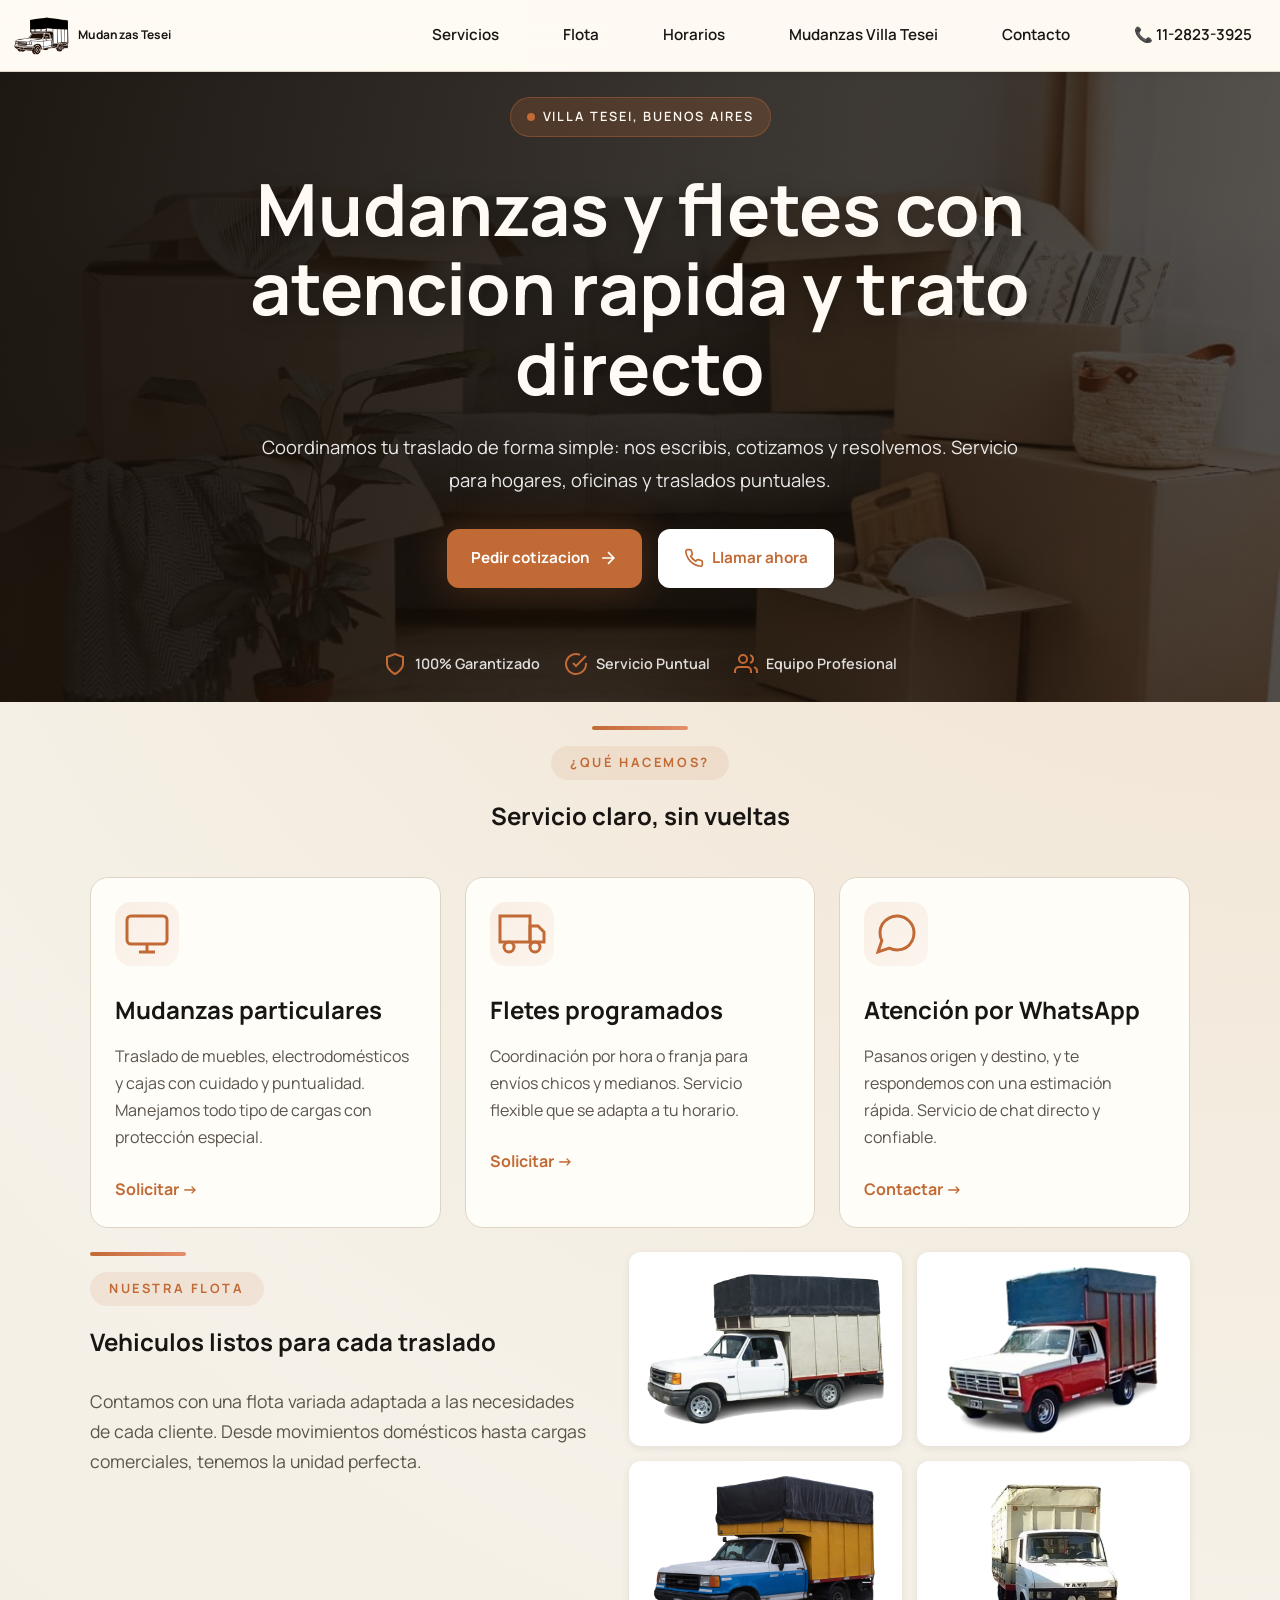
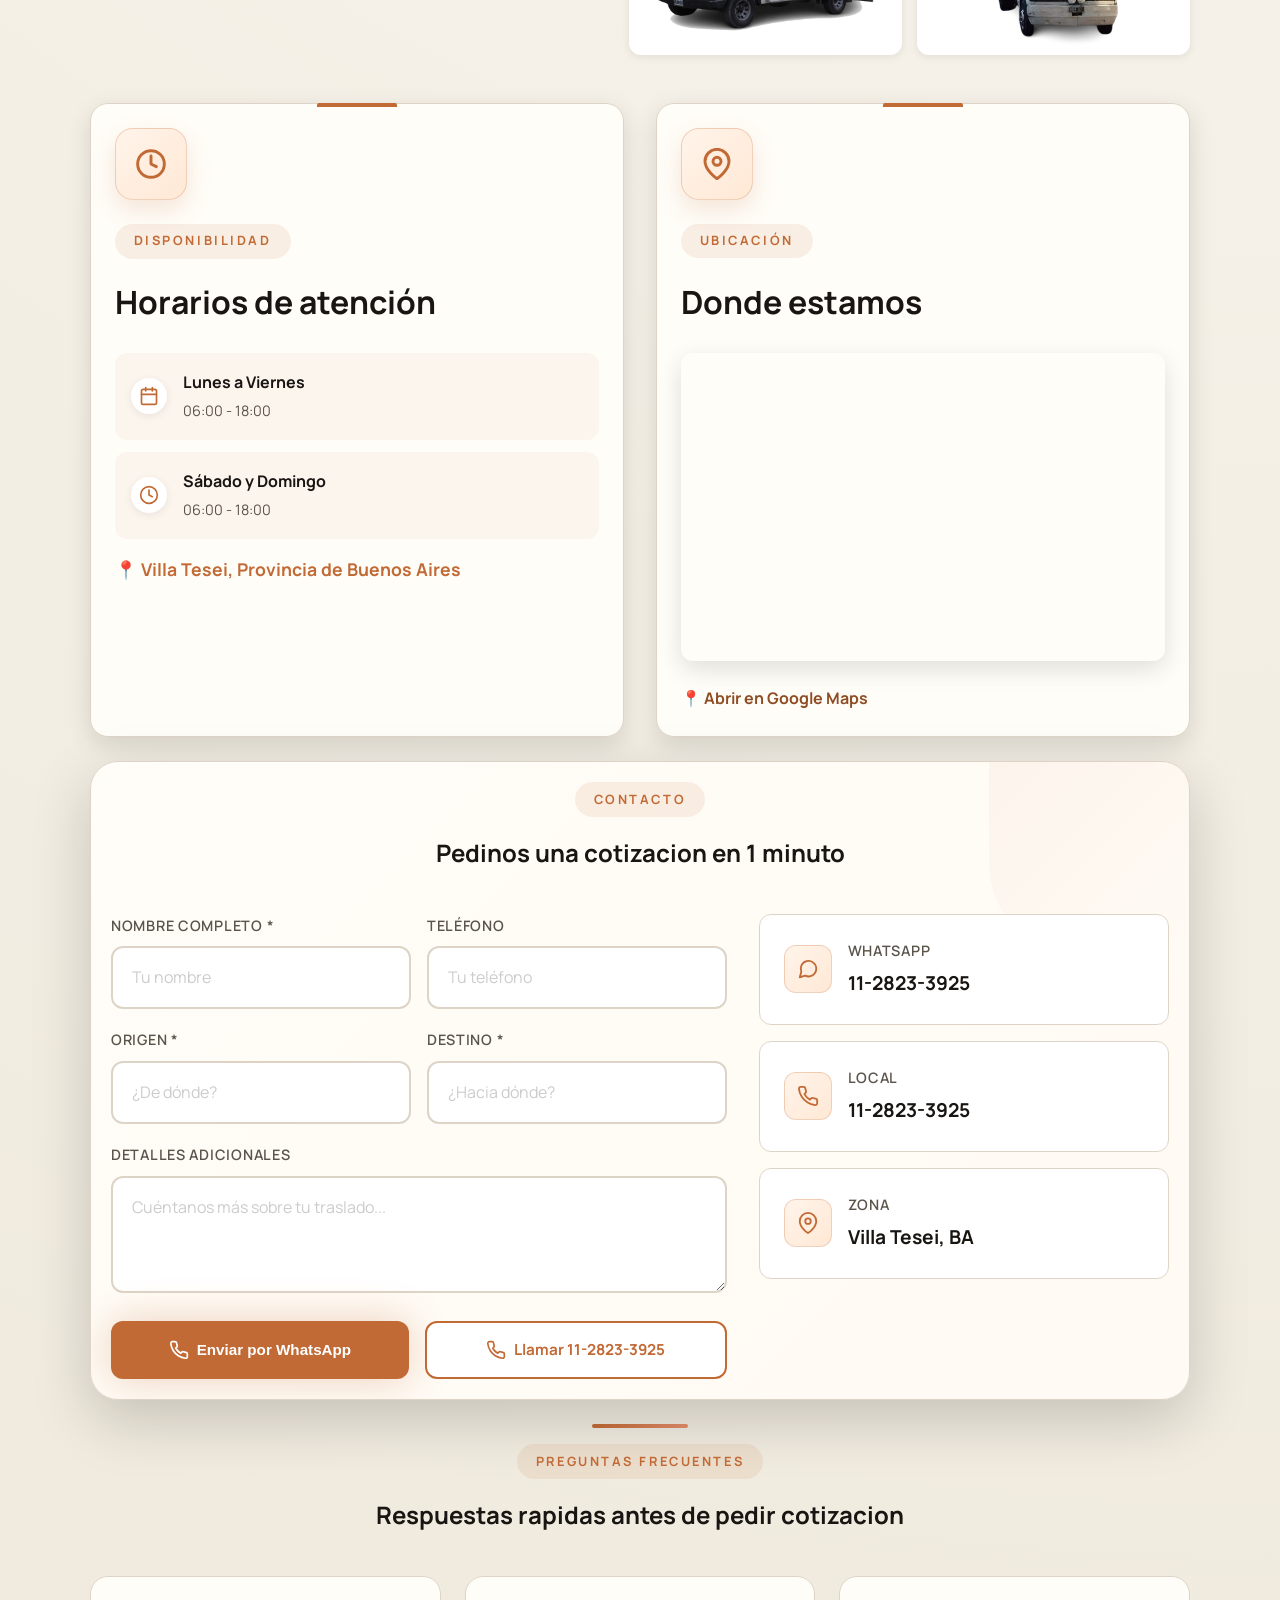
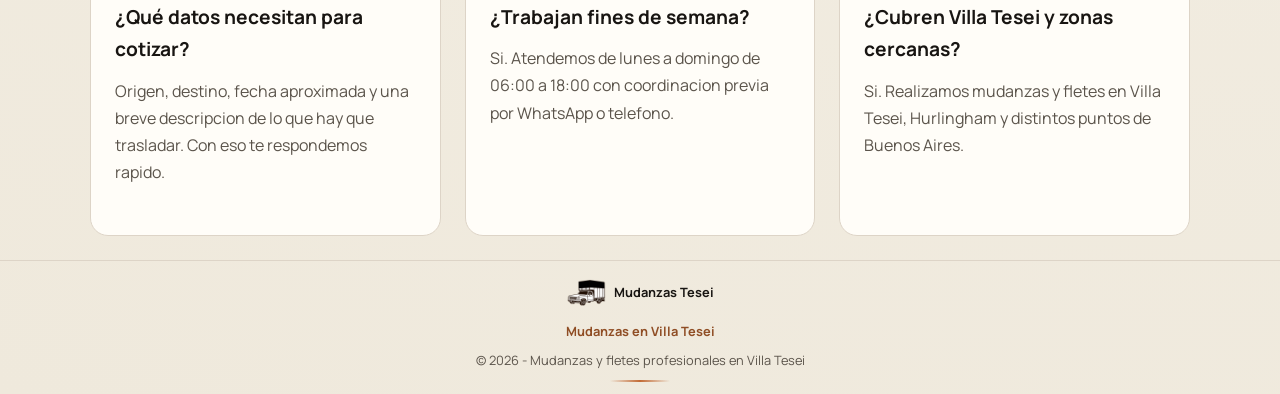
==== index.html @ bd91137f "A" ====
<!doctype html>
<html lang="es">
  <head>
    <meta charset="UTF-8" />
    <meta name="viewport" content="width=device-width, initial-scale=1.0" />
    <meta
      name="description"
      content="Mudanzas Tesei - Mudanzas y fletes en Villa Tesei. Atencion rapida por WhatsApp, flota propia y cobertura en Buenos Aires. Servicio profesional y seguro."
    />
    <link rel="canonical" href="https://www.mudanzastesei.com/" />
    <meta name="robots" content="index,follow,max-image-preview:large" />
    <meta property="og:type" content="website" />
    <meta property="og:locale" content="es_AR" />
    <meta property="og:site_name" content="Mudanzas Tesei" />
    <meta property="og:title" content="Mudanzas Tesei | Mudanzas y Fletes | Villa Tesei" />
    <meta property="og:description" content="Mudanzas y fletes en Villa Tesei con atencion rapida por WhatsApp. Flota propia y cobertura en Buenos Aires." />
    <meta property="og:url" content="https://www.mudanzastesei.com/" />
    <meta property="og:image" content="https://www.mudanzastesei.com/assets/logo.png" />
    <meta name="twitter:card" content="summary_large_image" />
    <meta name="twitter:title" content="Mudanzas Tesei | Mudanzas y Fletes | Villa Tesei" />
    <meta name="twitter:description" content="Mudanzas y fletes en Villa Tesei con atencion rapida por WhatsApp." />
    <meta name="twitter:image" content="https://www.mudanzastesei.com/assets/logo.png" />
    <link rel="icon" type="image/png" href="./assets/logo_.png" />
    <link rel="shortcut icon" type="image/png" href="./assets/logo_.png" />
    <link rel="apple-touch-icon" href="./assets/logo_.png" />
    <title>Mudanzas Tesei | Mudanzas y Fletes | Villa Tesei</title>
    <link rel="preconnect" href="https://fonts.googleapis.com" />
    <link rel="preconnect" href="https://fonts.gstatic.com" crossorigin />
    <link rel="preload" as="image" href="./assets/bg.jpg" />
    <link
      href="https://fonts.googleapis.com/css2?family=Cormorant+Garamond:wght@500;600;700&family=Manrope:wght@400;500;600;700&display=swap"
      rel="stylesheet"
    />
    <script type="application/ld+json">
      {
        "@context": "https://schema.org",
        "@graph": [
          {
            "@type": "LocalBusiness",
            "@id": "https://www.mudanzastesei.com/#localbusiness",
            "name": "Mudanzas Tesei",
            "url": "https://www.mudanzastesei.com/",
            "image": "https://www.mudanzastesei.com/assets/logo.png",
            "telephone": "+54 9 11 2823-3925",
            "address": {
              "@type": "PostalAddress",
              "addressLocality": "Villa Tesei",
              "addressRegion": "Buenos Aires",
              "addressCountry": "AR"
            },
            "areaServed": [
              "Villa Tesei",
              "Hurlingham",
              "Buenos Aires"
            ],
            "openingHoursSpecification": [
              {
                "@type": "OpeningHoursSpecification",
                "dayOfWeek": [
                  "Monday",
                  "Tuesday",
                  "Wednesday",
                  "Thursday",
                  "Friday",
                  "Saturday",
                  "Sunday"
                ],
                "opens": "06:00",
                "closes": "18:00"
              }
            ]
          },
          {
            "@type": "Service",
            "@id": "https://www.mudanzastesei.com/#service",
            "name": "Mudanzas y fletes en Villa Tesei",
            "serviceType": "Mudanzas particulares, fletes programados y traslados",
            "provider": {
              "@id": "https://www.mudanzastesei.com/#localbusiness"
            },
            "areaServed": {
              "@type": "City",
              "name": "Villa Tesei"
            }
          },
          {
            "@type": "FAQPage",
            "@id": "https://www.mudanzastesei.com/#faq",
            "mainEntity": [
              {
                "@type": "Question",
                "name": "¿Qué datos necesitan para cotizar una mudanza?",
                "acceptedAnswer": {
                  "@type": "Answer",
                  "text": "Necesitamos origen, destino, fecha aproximada y una breve descripcion de la carga para darte una cotizacion rapida por WhatsApp."
                }
              },
              {
                "@type": "Question",
                "name": "¿Trabajan fines de semana?",
                "acceptedAnswer": {
                  "@type": "Answer",
                  "text": "Si. Atendemos de lunes a domingo de 06:00 a 18:00 con coordinacion previa."
                }
              },
              {
                "@type": "Question",
                "name": "¿Hacen mudanzas y fletes en Villa Tesei y alrededores?",
                "acceptedAnswer": {
                  "@type": "Answer",
                  "text": "Si. Trabajamos en Villa Tesei, Hurlingham y zonas cercanas de Buenos Aires."
                }
              }
            ]
          }
        ]
      }
    </script>
    <link rel="stylesheet" href="./styles.css" />
  </head>
  <body>
    <header class="topbar glass-effect" id="inicio">
      <a class="brand" href="#inicio" aria-label="Ir al inicio">
        <img src="./assets/logo.png" alt="Logo Mudanzas Tesei" width="58" height="58" fetchpriority="low" decoding="async" />
        <span class="logo-text">Mudanzas Tesei</span>
      </a>

      <button class="menu-toggle" id="menuToggle" aria-expanded="false" aria-controls="mainMenu" aria-label="Abrir menu">
        <span class="hamburger"></span>
      </button>

      <nav class="menu" id="mainMenu">
        <a href="#servicios" class="nav-link">Servicios</a>
        <a href="#flota" class="nav-link">Flota</a>
        <a href="#horarios" class="nav-link">Horarios</a>
        <a href="./mudanzas-villa-tesei.html" class="nav-link">Mudanzas Villa Tesei</a>
        <a href="#contacto" class="nav-link">Contacto</a>
        <a href="tel:+5491128233925" class="nav-link phone-link">📞 11-2823-3925</a>
      </nav>
    </header>

    <main>
      <section class="hero">
        <img
          class="hero-media"
          src="./assets/bg.jpg"
          alt="Camion de mudanzas en servicio"
          width="1920"
          height="1080"
          fetchpriority="high"
          decoding="async"
        />
        <div class="hero-overlay"></div>
        <div class="hero-content">
          <div class="hero-badge fade-in">
            <span class="badge-dot"></span>
            <span>Villa Tesei, Buenos Aires</span>
          </div>
          <h1 class="slide-up">
            Mudanzas y fletes con atencion rapida y trato directo
          </h1>
          <p class="hero-copy slide-up delay-1">
            Coordinamos tu traslado de forma simple: nos escribis, cotizamos y resolvemos.
            Servicio para hogares, oficinas y traslados puntuales.
          </p>
          <div class="hero-actions slide-up delay-2">
            <a class="btn btn-primary btn-glow" href="#contacto">
              <span>Pedir cotizacion</span>
              <svg class="arrow-icon" width="20" height="20" viewBox="0 0 24 24" fill="none" stroke="currentColor" stroke-width="2">
                <path d="M5 12h14M12 5l7 7-7 7"/>
              </svg>
            </a>
            <a class="btn btn-secondary" href="tel:+5491128233925">
              <svg width="20" height="20" viewBox="0 0 24 24" fill="none" stroke="currentColor" stroke-width="2">
                <path d="M22 16.92v3a2 2 0 0 1-2.18 2 19.79 19.79 0 0 1-8.63-3.07 19.5 19.5 0 0 1-6-6 19.79 19.79 0 0 1-3.07-8.67A2 2 0 0 1 4.11 2h3a2 2 0 0 1 2 1.72 12.84 12.84 0 0 0 .7 2.81 2 2 0 0 1-.45 2.11L8.09 9.91a16 16 0 0 0 6 6l1.27-1.27a2 2 0 0 1 2.11-.45 12.84 12.84 0 0 0 2.81.7A2 2 0 0 1 22 16.92z"/>
              </svg>
              Llamar ahora
            </a>
          </div>
          <div class="trust-badges slide-up delay-3">
            <div class="trust-item">
              <svg width="24" height="24" viewBox="0 0 24 24" fill="none" stroke="#c26a35" stroke-width="2">
                <path d="M12 22s8-4 8-10V5l-8-3-8 3v7c0 6 8 10 8 10z"/>
              </svg>
              <span>100% Garantizado</span>
            </div>
            <div class="trust-item">
              <svg width="24" height="24" viewBox="0 0 24 24" fill="none" stroke="#c26a35" stroke-width="2">
                <path d="M22 11.08V12a10 10 0 1 1-5.93-9.14"/>
                <polyline points="22 4 12 14.01 9 11.01"/>
              </svg>
              <span>Servicio Puntual</span>
            </div>
            <div class="trust-item">
              <svg width="24" height="24" viewBox="0 0 24 24" fill="none" stroke="#c26a35" stroke-width="2">
                <path d="M17 21v-2a4 4 0 0 0-4-4H5a4 4 0 0 0-4 4v2"/>
                <circle cx="9" cy="7" r="4"/>
                <path d="M23 21v-2a4 4 0 0 0-3-3.87"/>
                <path d="M16 3.13a4 4 0 0 1 0 7.75"/>
              </svg>
              <span>Equipo Profesional</span>
            </div>
          </div>
        </div>
      </section>

      <section class="section" id="servicios">
        <div class="section-header">
          <div class="section-decoration"></div>
          <div class="section-content">
            <span class="kicker fade-in">¿Qué hacemos?</span>
            <h2 class="slide-up">Servicio claro, sin vueltas</h2>
          </div>
        </div>
        <div class="cards-container">
          <article class="card card-hover fade-in">
            <div class="card-icon">
              <svg width="48" height="48" viewBox="0 0 24 24" fill="none" stroke="#c26a35" stroke-width="1.5">
                <rect x="2" y="3" width="20" height="14" rx="2" ry="2"/>
                <line x1="8" y1="21" x2="16" y2="21"/>
                <line x1="12" y1="17" x2="12" y2="21"/>
              </svg>
            </div>
            <h3>Mudanzas particulares</h3>
            <p>Traslado de muebles, electrodomésticos y cajas con cuidado y puntualidad. Manejamos todo tipo de cargas con protección especial.</p>
            <a href="#contacto" class="card-link">Solicitar &rarr;</a>
          </article>
          <article class="card card-hover fade-in delay-1">
            <div class="card-icon">
              <svg width="48" height="48" viewBox="0 0 24 24" fill="none" stroke="#c26a35" stroke-width="1.5">
                <rect x="1" y="3" width="15" height="13"/>
                <polygon points="16 8 20 8 23 11 23 16 16 16 16 8"/>
                <circle cx="5.5" cy="18.5" r="2.5"/>
                <circle cx="18.5" cy="18.5" r="2.5"/>
              </svg>
            </div>
            <h3>Fletes programados</h3>
            <p>Coordinación por hora o franja para envíos chicos y medianos. Servicio flexible que se adapta a tu horario.</p>
            <a href="#contacto" class="card-link">Solicitar &rarr;</a>
          </article>
          <article class="card card-hover fade-in delay-2">
            <div class="card-icon">
              <svg width="48" height="48" viewBox="0 0 24 24" fill="none" stroke="#c26a35" stroke-width="1.5">
                <path d="M21 11.5a8.38 8.38 0 0 1-.9 3.8 8.5 8.5 0 0 1-7.6 4.7 8.38 8.38 0 0 1-3.8-.9L3 21l1.9-5.7a8.38 8.38 0 0 1-.9-3.8 8.5 8.5 0 0 1 4.7-7.6 8.38 8.38 0 0 1 3.8-.9h.5a8.48 8.48 0 0 1 8 8v.5z"/>
              </svg>
            </div>
            <h3>Atención por WhatsApp</h3>
            <p>Pasanos origen y destino, y te respondemos con una estimación rápida. Servicio de chat directo y confiable.</p>
            <a href="https://wa.me/5491128233925" class="card-link">Contactar &rarr;</a>
          </article>
        </div>
      </section>

      <section class="section section-soft" id="flota">
        <div class="section-split">
          <div class="section-left">
            <div class="section-decoration"></div>
            <div class="section-content">
              <span class="kicker fade-in">Nuestra flota</span>
              <h2 class="slide-up">Vehiculos listos para cada traslado</h2>
              <p class="section-text slide-up delay-1">
                Contamos con una flota variada adaptada a las necesidades de cada cliente. Desde movimientos domésticos hasta cargas comerciales, tenemos la unidad perfecta.
              </p>
            </div>
          </div>
          <div class="fleet-gallery">
            <div class="fleet-item">
              <img src="./assets/image1.png" alt="Unidad de flota 1" loading="lazy" width="600" height="400" decoding="async" />
              <div class="fleet-overlay">
                <span>Vehículo 1</span>
              </div>
            </div>
            <div class="fleet-item">
              <img src="./assets/image2.png" alt="Unidad de flota 2" loading="lazy" width="600" height="400" decoding="async" />
              <div class="fleet-overlay">
                <span>Vehículo 2</span>
              </div>
            </div>
            <div class="fleet-item">
              <img src="./assets/image3.png" alt="Unidad de flota 3" loading="lazy" width="600" height="400" decoding="async" />
              <div class="fleet-overlay">
                <span>Vehículo 3</span>
              </div>
            </div>
            <div class="fleet-item">
              <img src="./assets/image4.png" alt="Unidad de flota 4" loading="lazy" width="600" height="400" decoding="async" />
              <div class="fleet-overlay">
                <span>Vehículo 4</span>
              </div>
            </div>
          </div>
        </div>
      </section>

      <section class="section split" id="horarios">
        <div class="panel">
          <div class="panel-icon">
            <svg width="32" height="32" viewBox="0 0 24 24" fill="none" stroke="currentColor" stroke-width="2.2" stroke-linecap="round" stroke-linejoin="round">
              <circle cx="12" cy="12" r="10"/>
              <polyline points="12 6 12 12 16 14"/>
            </svg>
          </div>
          <div class="panel-content">
            <span class="kicker fade-in">Disponibilidad</span>
            <h2 class="slide-up">Horarios de atención</h2>
            <ul class="schedule">
              <li class="schedule-item slide-up delay-1">
                <div class="schedule-icon">
                  <svg width="20" height="20" viewBox="0 0 24 24" fill="none" stroke="currentColor" stroke-width="2" stroke-linecap="round" stroke-linejoin="round">
                    <rect x="3" y="4" width="18" height="18" rx="2" ry="2"/>
                    <line x1="16" y1="2" x2="16" y2="6"/>
                    <line x1="8" y1="2" x2="8" y2="6"/>
                    <line x1="3" y1="10" x2="21" y2="10"/>
                  </svg>
                </div>
                <div class="schedule-info">
                  <strong>Lunes a Viernes</strong>
                  <span>06:00 - 18:00</span>
                </div>
              </li>
              <li class="schedule-item slide-up delay-2">
                <div class="schedule-icon">
                  <svg width="20" height="20" viewBox="0 0 24 24" fill="none" stroke="currentColor" stroke-width="2" stroke-linecap="round" stroke-linejoin="round">
                    <circle cx="12" cy="12" r="10"/>
                    <polyline points="12 6 12 12 16 14"/>
                  </svg>
                </div>
                <div class="schedule-info">
                  <strong>Sábado y Domingo</strong>
                  <span>06:00 - 18:00</span>
                </div>
              </li>
            </ul>
            <p class="location slide-up delay-3">
              📍 Villa Tesei, Provincia de Buenos Aires
            </p>
          </div>
        </div>

        <div class="panel map-panel">
          <div class="panel-icon">
            <svg width="32" height="32" viewBox="0 0 24 24" fill="none" stroke="currentColor" stroke-width="2.2" stroke-linecap="round" stroke-linejoin="round">
              <path d="M21 10c0 7-9 13-9 13s-9-6-9-13a9 9 0 0 1 18 0z"/>
              <circle cx="12" cy="10" r="3"/>
            </svg>
          </div>
          <div class="panel-content">
            <span class="kicker fade-in">Ubicación</span>
            <h2 class="slide-up">Donde estamos</h2>
            <div class="map-wrapper">
              <iframe
                title="Ubicacion de Mudanzas Tesei"
                src="https://www.google.com/maps?q=Villa+Tesei,+Buenos+Aires&output=embed"
                loading="lazy"
                referrerpolicy="no-referrer-when-downgrade"
              ></iframe>
            </div>
            <a class="text-link" href="https://maps.google.com/?q=Villa+Tesei,+Buenos+Aires" target="_blank" rel="noopener noreferrer">
              📍 Abrir en Google Maps
            </a>
          </div>
        </div>
      </section>

      <section class="section" id="contacto">
        <div class="contact-wrapper">
          <div class="contact-header">
            <div class="contact-decoration"></div>
            <div class="contact-content">
              <span class="kicker fade-in">Contacto</span>
              <h2 class="slide-up">Pedinos una cotizacion en 1 minuto</h2>
            </div>
          </div>

          <div class="contact-container">
            <form class="contact-form" id="quoteForm">
              <div class="form-row">
                <div class="form-group fade-in">
                  <label for="name">Nombre completo *</label>
                  <input type="text" id="name" name="name" required placeholder="Tu nombre" />
                </div>
                <div class="form-group fade-in delay-1">
                  <label for="phone">Teléfono</label>
                  <input type="tel" id="phone" name="phone" placeholder="Tu teléfono" />
                </div>
              </div>
              <div class="form-row">
                <div class="form-group fade-in delay-2">
                  <label for="origin">Origen *</label>
                  <input type="text" id="origin" name="origin" required placeholder="¿De dónde?" />
                </div>
                <div class="form-group fade-in delay-3">
                  <label for="destination">Destino *</label>
                  <input type="text" id="destination" name="destination" required placeholder="¿Hacia dónde?" />
                </div>
              </div>
              <div class="form-group fade-in">
                <label for="details">Detalles adicionales</label>
                <textarea id="details" name="details" rows="3" placeholder="Cuéntanos más sobre tu traslado..."></textarea>
              </div>
              <div class="form-actions fade-in">
                <button type="submit" class="btn btn-primary btn-glow">
                  <svg width="20" height="20" viewBox="0 0 24 24" fill="none" stroke="currentColor" stroke-width="2">
                    <path d="M22 16.92v3a2 2 0 0 1-2.18 2 19.79 19.79 0 0 1-8.63-3.07 19.5 19.5 0 0 1-6-6 19.79 19.79 0 0 1-3.07-8.67A2 2 0 0 1 4.11 2h3a2 2 0 0 1 2 1.72 12.84 12.84 0 0 0 .7 2.81 2 2 0 0 1-.45 2.11L8.09 9.91a16 16 0 0 0 6 6l1.27-1.27a2 2 0 0 1 2.11-.45 12.84 12.84 0 0 0 2.81.7A2 2 0 0 1 22 16.92z"/>
                  </svg>
                  <span>Enviar por WhatsApp</span>
                </button>
                <a class="btn btn-secondary" href="tel:+5491128233925">
                  <svg width="20" height="20" viewBox="0 0 24 24" fill="none" stroke="currentColor" stroke-width="2" stroke-linecap="round" stroke-linejoin="round" aria-hidden="true">
                    <path d="M22 16.92v3a2 2 0 0 1-2.18 2 19.79 19.79 0 0 1-8.63-3.07 19.5 19.5 0 0 1-6-6 19.79 19.79 0 0 1-3.07-8.67A2 2 0 0 1 4.11 2h3a2 2 0 0 1 2 1.72 12.84 12.84 0 0 0 .7 2.81 2 2 0 0 1-.45 2.11L8.09 9.91a16 16 0 0 0 6 6l1.27-1.27a2 2 0 0 1 2.11-.45 12.84 12.84 0 0 0 2.81.7A2 2 0 0 1 22 16.92z"/>
                  </svg>
                  <span>Llamar 11-2823-3925</span>
                </a>
              </div>
            </form>

            <div class="contact-info fade-in delay-2">
              <div class="info-card">
                <div class="info-icon">
                  <svg width="22" height="22" viewBox="0 0 24 24" fill="none" stroke="currentColor" stroke-width="2" stroke-linecap="round" stroke-linejoin="round">
                    <path d="M21 11.5A8.5 8.5 0 0 1 8.9 19.3L3 21l1.7-5.9A8.5 8.5 0 1 1 21 11.5z"/>
                  </svg>
                </div>
                <div class="info-content">
                  <h4>WhatsApp</h4>
                  <p>11-2823-3925</p>
                </div>
              </div>
              <div class="info-card fade-in delay-1">
                <div class="info-icon">
                  <svg width="22" height="22" viewBox="0 0 24 24" fill="none" stroke="currentColor" stroke-width="2" stroke-linecap="round" stroke-linejoin="round">
                    <path d="M22 16.92v3a2 2 0 0 1-2.18 2 19.79 19.79 0 0 1-8.63-3.07 19.5 19.5 0 0 1-6-6 19.79 19.79 0 0 1-3.07-8.67A2 2 0 0 1 4.11 2h3a2 2 0 0 1 2 1.72 12.84 12.84 0 0 0 .7 2.81 2 2 0 0 1-.45 2.11L8.09 9.91a16 16 0 0 0 6 6l1.27-1.27a2 2 0 0 1 2.11-.45 12.84 12.84 0 0 0 2.81.7A2 2 0 0 1 22 16.92z"/>
                  </svg>
                </div>
                <div class="info-content">
                  <h4>Local</h4>
                  <p>11-2823-3925</p>
                </div>
              </div>
              <div class="info-card fade-in delay-2">
                <div class="info-icon">
                  <svg width="22" height="22" viewBox="0 0 24 24" fill="none" stroke="currentColor" stroke-width="2" stroke-linecap="round" stroke-linejoin="round">
                    <path d="M21 10c0 7-9 13-9 13s-9-6-9-13a9 9 0 0 1 18 0z"/>
                    <circle cx="12" cy="10" r="3"/>
                  </svg>
                </div>
                <div class="info-content">
                  <h4>Zona</h4>
                  <p>Villa Tesei, BA</p>
                </div>
              </div>
            </div>
          </div>
        </div>
      </section>

      <section class="section" id="faq">
        <div class="section-header">
          <div class="section-decoration"></div>
          <div class="section-content">
            <span class="kicker fade-in">Preguntas frecuentes</span>
            <h2 class="slide-up">Respuestas rapidas antes de pedir cotizacion</h2>
          </div>
        </div>
        <div class="cards-container faq-grid">
          <article class="card fade-in">
            <h3>¿Qué datos necesitan para cotizar?</h3>
            <p>Origen, destino, fecha aproximada y una breve descripcion de lo que hay que trasladar. Con eso te respondemos rapido.</p>
          </article>
          <article class="card fade-in delay-1">
            <h3>¿Trabajan fines de semana?</h3>
            <p>Si. Atendemos de lunes a domingo de 06:00 a 18:00 con coordinacion previa por WhatsApp o telefono.</p>
          </article>
          <article class="card fade-in delay-2">
            <h3>¿Cubren Villa Tesei y zonas cercanas?</h3>
            <p>Si. Realizamos mudanzas y fletes en Villa Tesei, Hurlingham y distintos puntos de Buenos Aires.</p>
          </article>
        </div>
      </section>
    </main>

    <footer class="footer">
      <div class="footer-content">
        <div class="footer-brand">
          <img src="./assets/logo.png" alt="Logo Mudanzas Tesei" width="40" height="40" loading="lazy" decoding="async" />
          <span>Mudanzas Tesei</span>
        </div>
        <p><a class="footer-link" href="./mudanzas-villa-tesei.html">Mudanzas en Villa Tesei</a></p>
        <p>© <span id="year"></span> - Mudanzas y fletes profesionales en Villa Tesei</p>
      </div>
      <div class="footer-decorations">
        <div class="footer-line"></div>
      </div>
    </footer>

    <script src="./main.js"></script>
  </body>
</html>
---- styles.css ----
:root {
  --bg: #f5f1e8;
  --surface: #fffdf8;
  --text: #181512;
  --text-light: #7a7065;
  --muted: #5b544b;
  --line: #ddd4c7;
  --brand: #c26a35;
  --brand-deep: #8f4d24;
  --brand-light: #e58e6b;
  --hero-shadow: rgba(9, 8, 7, 0.5);
  --radius: 18px;
  --shadow-sm: 0 2px 8px rgba(0,0,0,0.08);
  --shadow-md: 0 8px 24px rgba(0,0,0,0.12);
  --shadow-lg: 0 20px 60px rgba(0,0,0,0.18);
  --shadow-glow: 0 0 40px rgba(194, 106, 53, 0.3);
}

* {
  box-sizing: border-box;
  margin: 0;
  padding: 0;
}

html {
  scroll-behavior: smooth;
}

body {
  margin: 0;
  background: radial-gradient(circle at top right, #f0dfcb 0%, var(--bg) 42%, #efe9dc 100%);
  color: var(--text);
  font-family: "Manrope", "Segoe UI", sans-serif;
  line-height: 1.7;
  overflow-x: hidden;
}

.glass-effect {
  backdrop-filter: blur(20px);
  -webkit-backdrop-filter: blur(20px);
}

img {
  max-width: 100%;
  display: block;
  object-fit: cover;
}

/* Topbar */
.topbar {
  position: sticky;
  top: 0;
  z-index: 1000;
  display: flex;
  align-items: center;
  justify-content: space-between;
  gap: 0.75rem;
  padding: 0.4rem 0.75rem;
  background: rgba(255, 252, 246, 0.92);
  backdrop-filter: blur(20px);
  -webkit-backdrop-filter: blur(20px);
  border-bottom: 1px solid var(--line);
  box-shadow: var(--shadow-sm);
  height: auto;
  min-height: 48px;
}

.brand {
  display: flex;
  align-items: center;
  gap: 0.5rem;
  text-decoration: none;
  transition: transform 0.2s ease;
}

.brand:hover {
  transform: scale(1.02);
}

.brand img {
  width: 58px;
  height: 58px;
  object-fit: contain;
}

.logo-text {
  font-weight: 700;
  font-size: 0.75rem;
  letter-spacing: 0.1px;
  color: var(--text);
}

.menu-toggle {
  display: none;
  width: 36px;
  height: 36px;
  padding: 0;
  background: transparent;
  border: 1px solid var(--line);
  cursor: pointer;
  transition: all 0.3s ease;
  position: relative;
}

.menu-toggle:hover {
  border-color: var(--brand);
  background: rgba(194, 106, 53, 0.05);
}

.menu {
  display: flex;
  align-items: center;
  gap: 0.5rem;
}

.menu a {
  color: var(--text);
  text-decoration: none;
  font-weight: 600;
  font-size: 0.8rem;
  padding: 0.35rem 0.6rem;
  border-radius: 6px;
  transition: all 0.3s ease;
}

.menu a:hover {
  color: var(--brand);
  background: rgba(194, 106, 53, 0.1);
}

.menu-toggle {
  display: none;
  flex-direction: column;
  gap: 5px;
  border: 1px solid var(--line);
  background: #fff;
  color: var(--text);
  border-radius: 12px;
  padding: 0.6rem 0.9rem;
  cursor: pointer;
  transition: all 0.3s ease;
}

.menu-toggle:hover {
  border-color: var(--brand);
  transform: scale(1.02);
}

.hamburger {
  width: 20px;
  height: 2px;
  background: var(--text);
  position: relative;
  transition: all 0.3s ease;
}

.hamburger::before,
.hamburger::after {
  content: '';
  position: absolute;
  width: 20px;
  height: 2px;
  background: var(--text);
  transition: all 0.3s ease;
}

.hamburger::before {
  top: -6px;
}

.hamburger::after {
  top: 6px;
}

.menu-toggle.active .hamburger {
  background: transparent;
}

.menu-toggle.active .hamburger::before {
  top: 0;
  transform: rotate(45deg);
}

.menu-toggle.active .hamburger::after {
  top: 0;
  transform: rotate(-45deg);
}

.menu {
  display: flex;
  align-items: center;
  gap: 2rem;
}

.menu a {
  color: var(--text);
  text-decoration: none;
  font-weight: 600;
  font-size: 0.95rem;
  padding: 0.5rem 1rem;
  border-radius: 8px;
  transition: all 0.3s ease;
  position: relative;
}

.menu a:hover {
  color: var(--brand);
  background: rgba(194, 106, 53, 0.1);
}

.menu a::after {
  content: '';
  position: absolute;
  bottom: 0;
  left: 50%;
  transform: translateX(-50%);
  width: 0;
  height: 2px;
  background: var(--brand);
  transition: all 0.3s ease;
}

.menu a:hover::after {
  width: 80%;
}

.phone-link {
  display: flex;
  align-items: center;
  gap: 0.5rem;
  color: var(--brand);
  font-weight: 700;
}

.phone-link:hover {
  background: var(--brand);
  color: white;
}

.phone-link:hover::after {
  background: white;
}

/* Hero Section */
.hero {
  position: relative;
  min-height: 70vh;
  display: grid;
  place-items: center;
  padding: 1rem;
  overflow: hidden;
}

.hero-media {
  position: absolute;
  inset: 0;
  width: 100%;
  height: 100%;
  object-fit: cover;
}

.hero::before {
  content: '';
  position: absolute;
  inset: 0;
  background: linear-gradient(135deg, rgba(20, 14, 8, 0.9) 0%, rgba(20, 14, 8, 0.6) 50%, rgba(20, 14, 8, 0.4) 100%);
}

.hero-overlay {
  position: absolute;
  inset: 0;
  background: linear-gradient(102deg, rgba(20, 14, 8, 0.95), rgba(20, 14, 8, 0.7));
}

.hero-content {
  position: relative;
  z-index: 1;
  width: min(920px, 100%);
  color: #fffaf3;
  text-align: center;
}

.hero-badge {
  display: inline-flex;
  align-items: center;
  gap: 0.5rem;
  padding: 0.5rem 1rem;
  background: rgba(194, 106, 53, 0.2);
  border: 1px solid rgba(194, 106, 53, 0.4);
  border-radius: 50px;
  font-size: 0.8rem;
  font-weight: 600;
  letter-spacing: 0.15em;
  text-transform: uppercase;
  margin-bottom: 1.5rem;
}

.badge-dot {
  width: 8px;
  height: 8px;
  background: var(--brand);
  border-radius: 50%;
  animation: pulse 2s ease-in-out infinite;
}

.hero h1 {
  margin-top: 0.5rem;
  font-size: clamp(2.3rem, 6vw, 4.5rem);
  line-height: 1.1;
  margin-bottom: 1.5rem;
  text-shadow: 0 4px 20px rgba(0,0,0,0.3);
}

.hero-copy {
  width: min(70ch, 100%);
  margin: 0 auto 2rem;
  font-size: 1.15rem;
  line-height: 1.8;
  color: rgba(255,255,255,0.9);
}

.hero-actions {
  display: flex;
  flex-wrap: wrap;
  gap: 1rem;
  justify-content: center;
  margin-bottom: 3rem;
}

.panel-content-cta {
  display: flex;
  flex-direction: column;
  min-height: 100%;
}

.panel-content-cta .section-text {
  margin-bottom: 0;
}

.cta-stage {
  flex: 1;
  display: grid;
  place-items: center;
  padding-top: 1.25rem;
}

.cta-card {
  width: min(100%, 440px);
  background: linear-gradient(135deg, #fffaf4, #fff3e7);
  border: 1px solid #f0dcc8;
  border-radius: 16px;
  padding: 0.95rem;
  box-shadow: var(--shadow-sm);
}

.cta-card-title {
  margin: 0 0 0.75rem;
  font-size: 0.88rem;
  font-weight: 700;
  letter-spacing: 0.05em;
  text-transform: uppercase;
  color: var(--brand-deep);
  text-align: center;
}

.panel-cta-actions {
  margin: 0;
  gap: 0.75rem;
}

.panel-cta-actions .btn {
  min-width: 180px;
  padding: 1rem 1.35rem;
  font-size: 1rem;
}

.btn-whatsapp {
  background: linear-gradient(135deg, #1faa5a, #158a45);
  color: #fff;
  box-shadow: 0 12px 30px rgba(21, 138, 69, 0.26);
}

.btn-whatsapp:hover {
  transform: translateY(-2px);
  box-shadow: 0 16px 34px rgba(21, 138, 69, 0.34);
}

.btn-call {
  background: #fff3e8;
  color: var(--brand-deep);
  border: 1px solid #a85a2d;
  box-shadow: 0 0 0 1px #a85a2d, 0 8px 20px rgba(194, 106, 53, 0.14);
}

.btn-call:hover {
  background: #cf7a43;
  color: #fff3e8;
  border-color: #fff3e8;
  transform: translateY(-2px);
  box-shadow: 0 0 0 1px #fff3e8, 0 14px 28px rgba(194, 106, 53, 0.24);
}

.btn-call:focus-visible {
  outline: none;
  box-shadow: 0 0 0 4px rgba(194, 106, 53, 0.18), 0 10px 24px rgba(194, 106, 53, 0.2);
}

.btn {
  display: inline-flex;
  align-items: center;
  justify-content: center;
  gap: 0.5rem;
  border-radius: 12px;
  padding: 0.9rem 1.5rem;
  text-decoration: none;
  border: none;
  font-weight: 700;
  font-size: 0.95rem;
  cursor: pointer;
  transition: all 0.3s cubic-bezier(0.4, 0, 0.2, 1);
  position: relative;
  overflow: hidden;
  width: auto;
}

.btn-glow:hover {
  box-shadow: 0 0 30px rgba(194, 106, 53, 0.6);
}

.btn > * {
  position: relative;
  z-index: 1;
}

.btn-primary {
  background: var(--brand);
  color: white;
  box-shadow: var(--shadow-glow);
}

.btn-primary,
.btn-primary:hover,
.btn-primary:focus-visible {
  color: #fff;
}

.btn-primary::before {
  content: '';
  position: absolute;
  inset: 0;
  background: linear-gradient(135deg, var(--brand-light), var(--brand));
  opacity: 0;
  transition: opacity 0.3s ease;
  z-index: 0;
}

.btn-primary:hover::before {
  opacity: 1;
}

.btn-primary:hover {
  transform: translateY(-2px);
  box-shadow: 0 10px 40px rgba(194, 106, 53, 0.5);
}

.btn-secondary {
  background: white;
  color: var(--brand);
  border: 2px solid var(--brand);
}

.btn-secondary:hover {
  background: var(--brand);
  color: white;
  border-color: var(--brand);
  transform: translateY(-2px);
}

.hero .btn-secondary {
  background: white;
  color: var(--brand);
  border-color: white;
}

.hero .btn-secondary:hover {
  background: rgba(255, 255, 255, 0.12);
  color: #fff;
  border-color: #fff;
}

.arrow-icon {
  transition: transform 0.3s ease;
}

.btn-primary:hover .arrow-icon {
  transform: translateX(5px);
}

.trust-badges {
  display: flex;
  flex-wrap: wrap;
  gap: 1.5rem;
  justify-content: center;
  padding-top: 1rem;
}

.trust-item {
  display: flex;
  align-items: center;
  gap: 0.5rem;
  font-size: 0.9rem;
  font-weight: 600;
  color: rgba(255,255,255,0.85);
}

.trust-item svg {
  color: var(--brand);
}

/* Sections */
.section {
  width: min(1100px, calc(100% - 2rem));
  margin: 1.5rem auto;
}

.section-header,
.contact-header {
  margin-bottom: 2.5rem;
}

.section-decoration {
  width: 96px;
  height: 4px;
  background: linear-gradient(90deg, var(--brand), var(--brand-light));
  border-radius: 2px;
  margin-bottom: 1rem;
  margin-inline: auto;
}

.section-content,
.contact-content {
  text-align: center;
}

.kicker {
  display: inline-block;
  text-transform: uppercase;
  letter-spacing: 0.2em;
  font-weight: 700;
  font-size: 0.8rem;
  color: var(--brand);
  margin-bottom: 1rem;
  background: rgba(194, 106, 53, 0.1);
  padding: 0.4rem 1.2rem;
  border-radius: 50px;
}

.section-split {
  display: grid;
  grid-template-columns: minmax(280px, 0.95fr) minmax(0, 1.05fr);
  gap: 2rem;
  align-items: start;
}

.section-left .section-content {
  text-align: left;
}

.section-left .section-decoration {
  margin-left: 0;
}

.section-text {
  margin-top: 1.5rem;
  font-size: 1.1rem;
  color: var(--muted);
}

/* Cards */
.cards-container {
  display: grid;
  grid-template-columns: repeat(3, minmax(0, 1fr));
  gap: 1.5rem;
}

.card {
  background: var(--surface);
  border: 1px solid var(--line);
  border-radius: var(--radius);
  padding: 1.5rem;
  position: relative;
  overflow: hidden;
}

.card-hover {
  transition: all 0.4s cubic-bezier(0.4, 0, 0.2, 1);
}

.card-hover:hover {
  transform: translateY(-8px);
  box-shadow: 0 25px 50px rgba(194, 106, 53, 0.25);
}

.card::before {
  content: '';
  position: absolute;
  top: 0;
  left: 0;
  right: 0;
  height: 4px;
  background: linear-gradient(90deg, var(--brand), var(--brand-light));
  transform: scaleX(0);
  transition: transform 0.4s ease;
}

.card:hover::before {
  transform: scaleX(1);
}

.card-icon {
  width: 64px;
  height: 64px;
  background: linear-gradient(135deg, rgba(194, 106, 53, 0.1), rgba(194, 106, 53, 0.05));
  border-radius: 16px;
  display: flex;
  align-items: center;
  justify-content: center;
  margin-bottom: 1.5rem;
  transition: transform 0.3s ease;
}

.card:hover .card-icon {
  transform: scale(1.1) rotate(5deg);
}

.card h3 {
  margin-bottom: 0.75rem;
  font-size: 1.5rem;
  color: var(--text);
}

.card p {
  margin-bottom: 1.5rem;
  color: var(--muted);
  line-height: 1.7;
}

.faq-grid .card h3 {
  font-size: 1.2rem;
}

.card-link {
  display: inline-flex;
  align-items: center;
  gap: 0.3rem;
  color: var(--brand);
  font-weight: 700;
  text-decoration: none;
  transition: all 0.3s ease;
}

.card-link:hover {
  gap: 0.5rem;
  transform: translateX(5px);
}

/* Fleet Section */
.fleet-gallery {
  display: grid;
  grid-template-columns: repeat(2, minmax(0, 1fr));
  gap: 0.9rem;
}

.fleet-item {
  position: relative;
  border-radius: 12px;
  overflow: hidden;
  background: white;
  padding: 0.45rem;
  box-shadow: var(--shadow-sm);
}

.fleet-item img {
  width: 100%;
  height: clamp(130px, 16vw, 180px);
  object-fit: contain;
  transition: transform 0.5s ease;
}

.fleet-gallery .floating {
  animation: none;
}

.fade-in {
  animation: fadeIn 1s ease-out forwards;
  opacity: 0;
}

.slide-up {
  animation: slideUp 0.8s ease-out forwards;
  transform: translateY(30px);
  opacity: 0;
}

.delay-1 {
  animation-delay: 0.2s;
}

.delay-2 {
  animation-delay: 0.4s;
}

.delay-3 {
  animation-delay: 0.6s;
}

.fleet-overlay {
  position: absolute;
  inset: 0;
  background: linear-gradient(to top, rgba(194, 106, 53, 0.9), transparent);
  display: flex;
  align-items: flex-end;
  padding: 1rem;
  opacity: 0;
  transition: opacity 0.3s ease;
}

.fleet-item:hover img {
  transform: scale(1.05);
}

.fleet-item:hover .fleet-overlay {
  opacity: 1;
}

.fleet-overlay span {
  color: white;
  font-weight: 700;
  font-size: 0.9rem;
}

/* Split Section */
.split {
  display: grid;
  grid-template-columns: 1fr 1fr;
  gap: 2rem;
  margin-top: 3rem;
}

.panel {
  background: var(--surface);
  border: 1px solid var(--line);
  border-radius: var(--radius);
  padding: 1.5rem;
  box-shadow: var(--shadow-md);
  position: relative;
}

.panel::before {
  content: '';
  position: absolute;
  top: -1px;
  left: 50%;
  transform: translateX(-50%);
  width: 80px;
  height: 4px;
  background: var(--brand);
  border-radius: 2px 2px 0 0;
}

.panel-icon {
  width: 72px;
  height: 72px;
  background: linear-gradient(135deg, #fff4ea, #ffe8d5);
  border: 1px solid rgba(194, 106, 53, 0.24);
  border-radius: 18px;
  display: flex;
  align-items: center;
  justify-content: center;
  margin-bottom: 1.5rem;
  color: var(--brand);
  box-shadow: 0 10px 24px rgba(194, 106, 53, 0.16);
}

.panel h2 {
  margin-bottom: 0.5rem;
  font-size: 2rem;
  color: var(--text);
}

.panel-content h3 {
  margin-top: 0;
  font-size: 1.4rem;
}

.schedule {
  margin: 1.5rem 0 0;
  list-style: none;
}

.schedule-item {
  display: flex;
  gap: 1rem;
  align-items: center;
  padding: 1rem;
  background: rgba(194, 106, 53, 0.05);
  border-radius: 12px;
  margin-bottom: 0.75rem;
  transition: all 0.3s ease;
}

.schedule-item:hover {
  background: rgba(194, 106, 53, 0.1);
  transform: translateX(5px);
}

.schedule-icon {
  width: 36px;
  height: 36px;
  background: white;
  color: var(--brand);
  border-radius: 50%;
  display: flex;
  align-items: center;
  justify-content: center;
  box-shadow: var(--shadow-sm);
  flex-shrink: 0;
}

.schedule-info {
  display: flex;
  flex-direction: column;
}

.schedule-info strong {
  font-size: 1rem;
  color: var(--text);
  margin-bottom: 0.2rem;
}

.schedule-info span {
  font-size: 0.9rem;
  color: var(--muted);
}

.location {
  margin-top: 1rem;
  font-weight: 700;
  font-size: 1.1rem;
  color: var(--brand);
  display: flex;
  align-items: center;
  gap: 0.5rem;
}

/* Map */
.map-wrapper {
  position: relative;
  border-radius: 12px;
  overflow: hidden;
  margin: 1.5rem 0;
  box-shadow: var(--shadow-md);
}

.map-wrapper iframe {
  width: 100%;
  min-height: 300px;
  border: 0;
}

.text-link {
  display: inline-flex;
  align-items: center;
  gap: 0.5rem;
  color: var(--brand-deep);
  font-weight: 700;
  text-decoration: none;
  transition: all 0.3s ease;
}

.text-link:hover {
  gap: 0.8rem;
  transform: translateX(5px);
}

/* Contact Section */
.contact-wrapper {
  background: linear-gradient(135deg, var(--surface) 0%, #fffaf3 100%);
  border-radius: calc(var(--radius) + 10px);
  border: 1px solid var(--line);
  padding: 1.25rem;
  box-shadow: var(--shadow-lg);
  position: relative;
  overflow: hidden;
}

.contact-decoration {
  position: absolute;
  top: 0;
  right: 0;
  width: 200px;
  height: 200px;
  background: linear-gradient(135deg, rgba(194, 106, 53, 0.05), transparent);
  border-radius: 0 0 0 100px;
}

.contact-container {
  display: grid;
  grid-template-columns: 1.5fr 1fr;
  gap: 2rem;
}

.contact-form {
  display: flex;
  flex-direction: column;
  gap: 1.2rem;
  background: transparent;
  border: none;
  padding: 0;
}

.form-row {
  display: grid;
  grid-template-columns: 1fr 1fr;
  gap: 1rem;
}

.form-group {
  display: flex;
  flex-direction: column;
  gap: 0.5rem;
}

.form-group label {
  font-weight: 600;
  font-size: 0.9rem;
  color: var(--muted);
  text-transform: uppercase;
  letter-spacing: 0.05em;
}

.form-group input,
.form-group textarea {
  padding: 1rem 1.2rem;
  border: 2px solid var(--line);
  border-radius: 12px;
  font: inherit;
  font-size: 1rem;
  transition: all 0.3s ease;
  background: white;
}

.form-group input:focus,
.form-group textarea:focus {
  outline: none;
  border-color: var(--brand);
  box-shadow: 0 0 0 4px rgba(194, 106, 53, 0.1);
}

.form-group input::placeholder,
.form-group textarea::placeholder {
  color: #ccc;
}

.form-actions {
  display: flex;
  gap: 1rem;
  margin-top: 0.5rem;
}

.form-actions .btn {
  flex: 1;
}

/* Contact Info */
.contact-info {
  display: flex;
  flex-direction: column;
  gap: 1rem;
}

.info-card {
  display: flex;
  align-items: center;
  gap: 1rem;
  padding: 1.5rem;
  background: white;
  border: 1px solid var(--line);
  border-radius: 12px;
  transition: all 0.3s ease;
}

.info-card:hover {
  transform: translateX(5px);
  border-color: var(--brand);
  box-shadow: var(--shadow-md);
}

.info-icon {
  width: 48px;
  height: 48px;
  background: linear-gradient(135deg, #fff4ea, #ffe8d5);
  border: 1px solid rgba(194, 106, 53, 0.24);
  border-radius: 12px;
  display: flex;
  align-items: center;
  justify-content: center;
  color: var(--brand);
  flex-shrink: 0;
}

.info-content h4 {
  font-size: 0.9rem;
  color: var(--muted);
  font-weight: 600;
  text-transform: uppercase;
  margin-bottom: 0.25rem;
  letter-spacing: 0.05em;
}

.info-content p {
  font-size: 1.2rem;
  font-weight: 700;
  color: var(--text);
}

/* Footer */
.footer {
  padding: 0.75rem 0;
  text-align: center;
  border-top: 1px solid var(--line);
  position: relative;
}

.footer-content {
  display: flex;
  flex-direction: column;
  align-items: center;
  gap: 0.5rem;
}

.footer-brand {
  display: flex;
  align-items: center;
  gap: 0.5rem;
}

.footer-brand img {
  width: 40px;
  height: 40px;
  object-fit: contain;
}

.footer-brand span {
  font-weight: 700;
  font-size: 0.8rem;
  color: var(--text);
}

.footer p {
  color: var(--muted);
  font-size: 0.8rem;
  margin: 0;
}

.footer-link {
  color: var(--brand-deep);
  font-weight: 700;
  text-decoration: none;
}

.footer-link:hover {
  text-decoration: underline;
}

.footer-decorations {
  margin-top: 0.5rem;
}

.footer-line {
  width: 60px;
  height: 2px;
  background: linear-gradient(90deg, transparent, var(--brand), transparent);
  margin: 0 auto;
}

/* Animations */
@keyframes float {
  0%, 100% { transform: translateY(0px); }
  50% { transform: translateY(-10px); }
}

@keyframes pulse {
  0%, 100% { opacity: 1; }
  50% { opacity: 0.5; }
}

@keyframes fadeIn {
  from { opacity: 0; transform: translateY(10px); }
  to { opacity: 1; transform: translateY(0); }
}

@keyframes slideUp {
  from { opacity: 0; transform: translateY(20px); }
  to { opacity: 1; transform: translateY(0); }
}

/* Responsive */
@media (max-width: 900px) {
  .cards-container,
  .fleet-gallery,
  .split,
  .form-row {
    grid-template-columns: repeat(2, minmax(0, 1fr));
  }

  .contact-container {
    grid-template-columns: 1fr;
  }

  .section {
    margin: 3rem auto;
  }

  .section-split {
    grid-template-columns: 1fr;
    gap: 1.25rem;
  }

  .fleet-gallery {
    grid-template-columns: repeat(2, minmax(0, 1fr));
  }

  .hero h1 {
    font-size: clamp(2rem, 8vw, 3rem);
  }
}

@media (max-width: 700px) {
  .topbar {
    display: grid;
    grid-template-columns: 1fr auto;
    padding: 0.6rem 0.8rem;
    min-height: 56px;
  }

  .brand img {
    width: 50px;
    height: 50px;
  }

  .logo-text {
    font-size: 0.9rem;
  }

  .menu-toggle {
    display: flex;
    align-items: center;
    justify-content: center;
    width: 44px;
    height: 44px;
    padding: 0;
    gap: 0;
    border-radius: 12px;
    background: #fff;
    border: 1px solid var(--line);
  }

  .hamburger,
  .hamburger::before,
  .hamburger::after {
    width: 18px;
  }

  .hamburger {
    display: block;
    position: relative;
    height: 2px;
  }

  .hamburger::before,
  .hamburger::after {
    left: 0;
    height: 2px;
  }

  .hamburger::before {
    top: -6px;
  }

  .hamburger::after {
    top: 6px;
  }

  .menu {
    position: absolute;
    top: calc(100% + 8px);
    left: 0.5rem;
    right: 0.5rem;
    display: none;
    flex-direction: column;
    gap: 0.25rem;
    background: rgba(255, 252, 246, 0.98);
    backdrop-filter: blur(20px);
    border: 1px solid var(--line);
    border-radius: 14px;
    padding: 0.35rem;
    box-shadow: var(--shadow-lg);
  }

  .menu.is-open {
    display: flex;
  }

  .menu a {
    width: 100%;
    margin: 0;
    padding: 0.85rem 1rem;
    border-radius: 10px;
    border-top: none;
    font-size: 0.95rem;
  }

  .phone-link {
    justify-content: center;
    background: rgba(194, 106, 53, 0.08);
  }

  .cards-container,
  .split,
  .form-row {
    grid-template-columns: 1fr;
  }

  .section-soft .fleet-gallery {
    grid-template-columns: repeat(2, minmax(0, 1fr));
  }

  .hero-content {
    text-align: left;
  }

  .hero {
    min-height: 76vh;
    padding: 1.1rem 0.9rem;
  }

  .hero h1 {
    font-size: clamp(1.85rem, 9vw, 2.6rem);
    margin-bottom: 1rem;
  }

  .hero-copy {
    font-size: 1rem;
    line-height: 1.65;
    margin-bottom: 1.25rem;
  }

  .hero-actions {
    justify-content: flex-start;
    flex-direction: column;
    align-items: stretch;
    gap: 0.75rem;
  }

  .cta-stage {
    display: block;
    padding-top: 1rem;
  }

  .cta-card {
    width: 100%;
    padding: 0.8rem;
  }

  .panel-cta-actions {
    justify-content: flex-start;
    flex-direction: column;
    align-items: stretch;
  }

  .panel-cta-actions .btn {
    width: 100%;
    min-width: 0;
  }

  .trust-badges {
    justify-content: flex-start;
  }

  .contact-wrapper {
    padding: 1.25rem;
  }

  .form-actions {
    flex-direction: column;
  }

  .form-actions .btn {
    width: 100%;
  }

  .panel {
    padding: 1.25rem;
  }

  .btn {
    padding: 0.9rem 1.25rem;
    font-size: 0.95rem;
    width: auto;
    justify-content: center;
  }

  .hero-actions .btn,
  .form-actions .btn {
    width: 100%;
  }

  .btn svg {
    width: 18px;
    height: 18px;
  }

  .btn span {
    font-size: 0.95rem;
  }

  .contact-container {
    gap: 1.5rem;
  }

  .form-row {
    gap: 0.75rem;
  }

  .fleet-gallery {
    gap: 0.5rem;
  }

  .fleet-item {
    padding: 0.2rem;
  }

  .fleet-item img {
    height: 120px;
  }

  .contact-info {
    gap: 0.75rem;
  }

  .info-card {
    padding: 1rem;
  }

  .schedule-item {
    padding: 0.75rem;
  }

  .section {
    margin: 1.6rem auto;
  }
}

@media (max-width: 480px) {
  .topbar {
    padding: 0.55rem 0.7rem;
  }

  .brand {
    min-width: 0;
  }

  .logo-text {
    font-size: 0.82rem;
    white-space: nowrap;
    overflow: hidden;
    text-overflow: ellipsis;
  }

  .menu-toggle {
    width: 42px;
    height: 42px;
  }

  .hero-badge {
    font-size: 0.68rem;
    letter-spacing: 0.09em;
    margin-bottom: 1rem;
  }

  .section {
    margin: 2rem auto;
  }

  .hero {
    min-height: 70vh;
    padding: 1rem;
  }

  .cards-container {
    gap: 1rem;
  }

  .card {
    padding: 1.5rem;
  }

  .fleet-gallery {
    gap: 0.5rem;
  }

  .fleet-item img {
    height: 140px;
  }

  .contact-wrapper {
    padding: 1rem;
  }
}

@media (max-width: 380px) {
  .logo-text {
    display: none;
  }

  .brand img {
    width: 26px;
    height: 26px;
  }
}
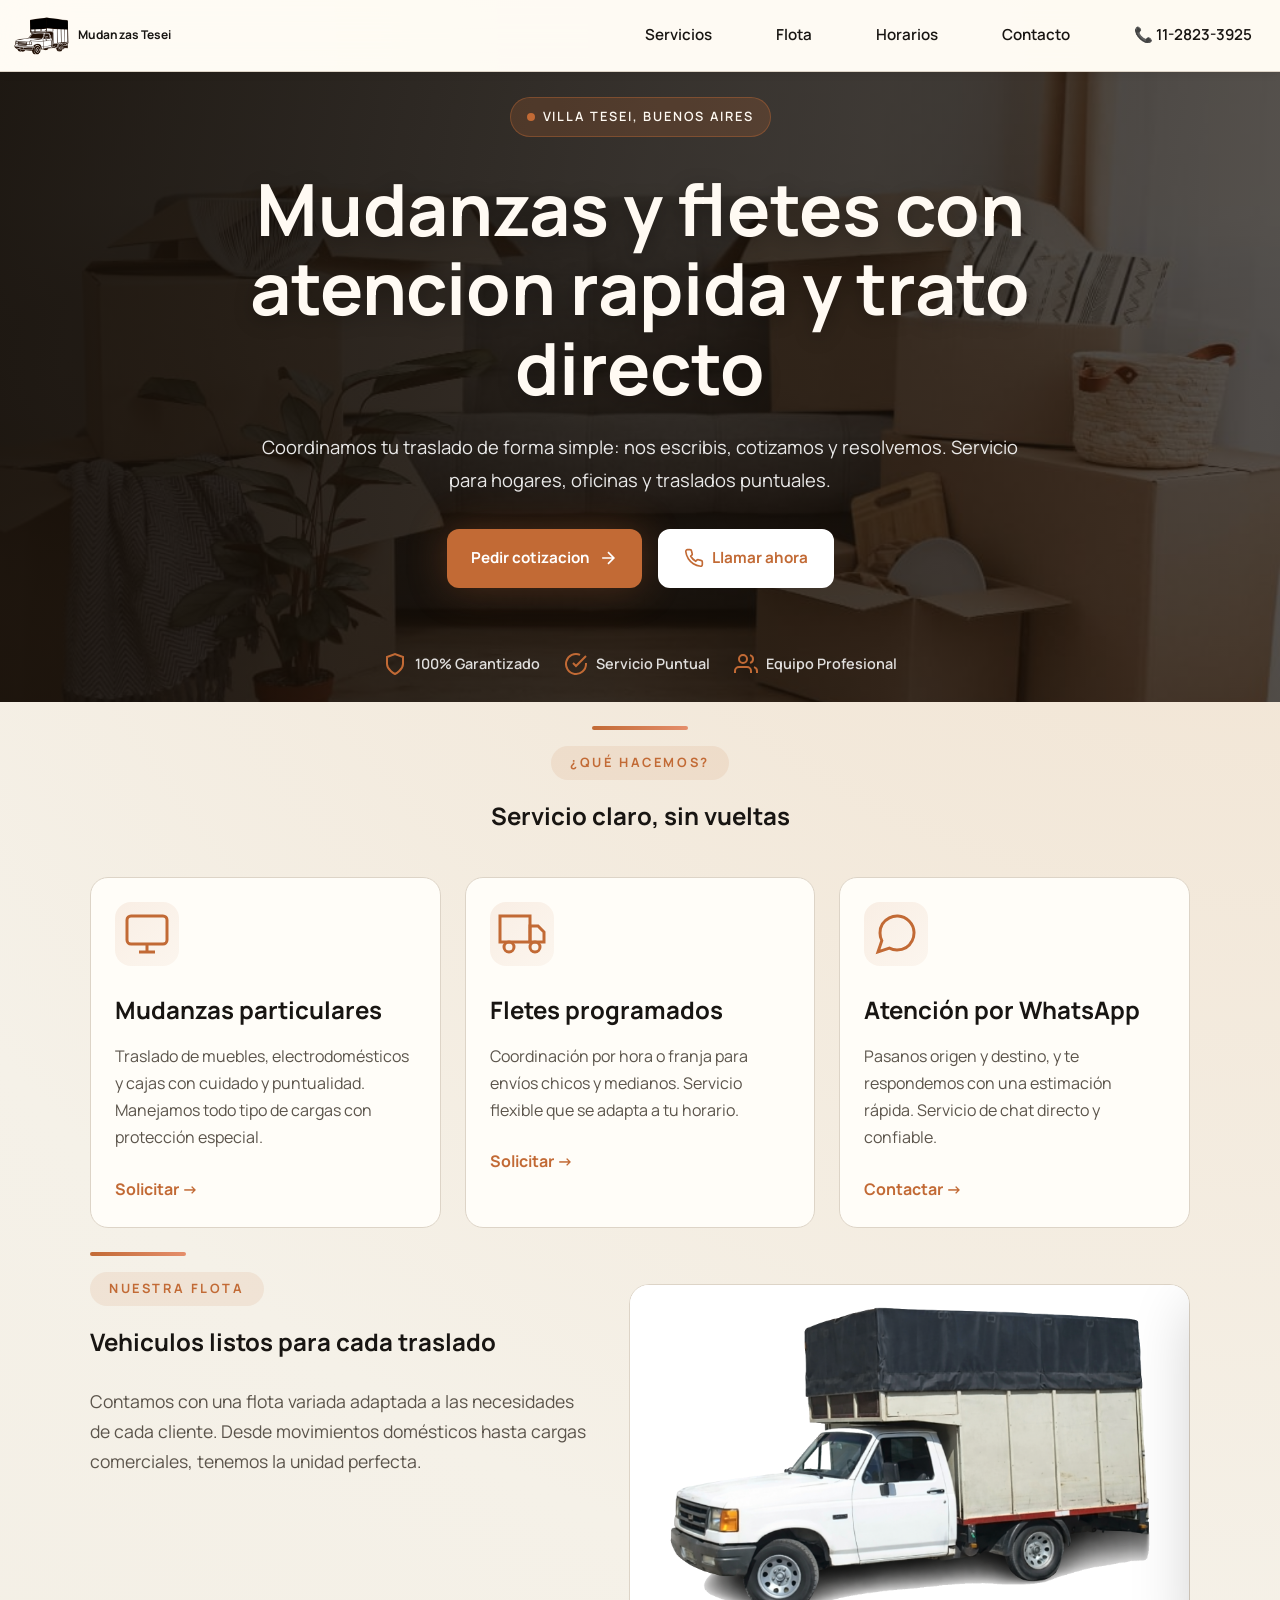
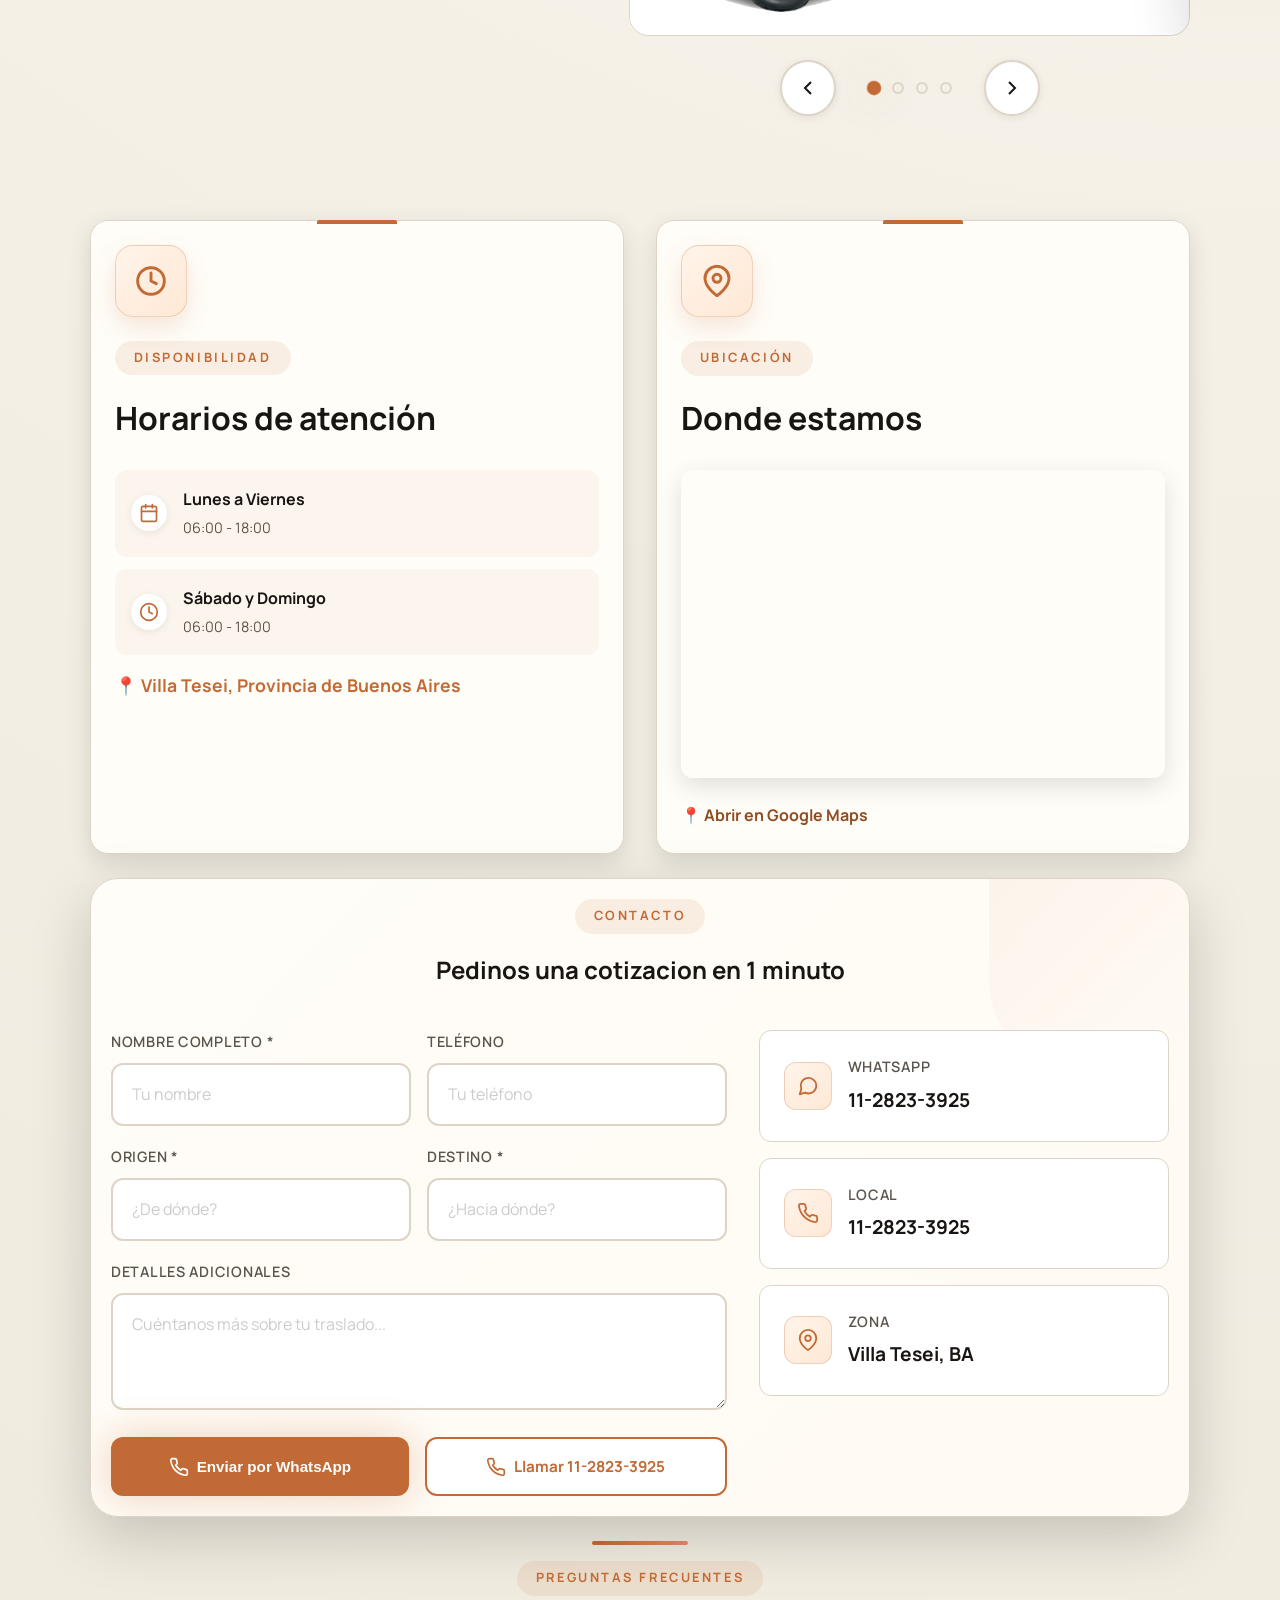
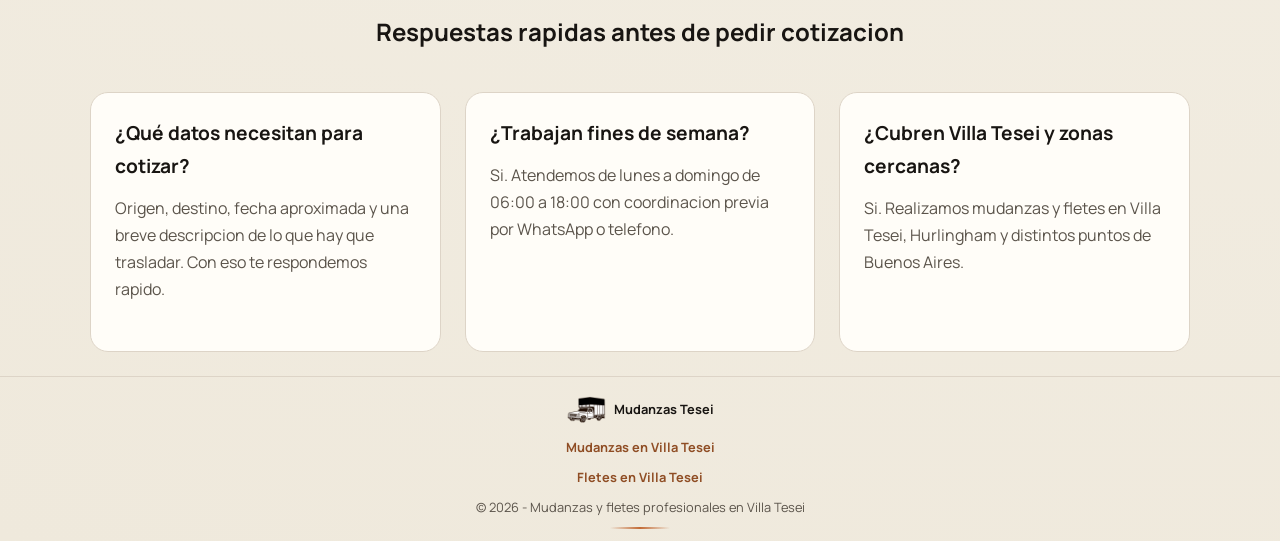
==== commit 72a8c6d3: "a" ====
--- a/index.html
+++ b/index.html
@@ -20,9 +20,11 @@
     <meta name="twitter:title" content="Mudanzas Tesei | Mudanzas y Fletes | Villa Tesei" />
     <meta name="twitter:description" content="Mudanzas y fletes en Villa Tesei con atencion rapida por WhatsApp." />
     <meta name="twitter:image" content="https://www.mudanzastesei.com/assets/logo.png" />
-    <link rel="icon" type="image/png" href="./assets/logo_.png" />
-    <link rel="shortcut icon" type="image/png" href="./assets/logo_.png" />
-    <link rel="apple-touch-icon" href="./assets/logo_.png" />
+    <meta name="theme-color" content="#c26a35" />
+    <link rel="icon" href="./favicon.ico" sizes="any" />
+    <link rel="icon" type="image/png" href="./favicon.png" />
+    <link rel="shortcut icon" href="./favicon.ico" />
+    <link rel="apple-touch-icon" href="./apple-touch-icon.png" />
     <title>Mudanzas Tesei | Mudanzas y Fletes | Villa Tesei</title>
     <link rel="preconnect" href="https://fonts.googleapis.com" />
     <link rel="preconnect" href="https://fonts.gstatic.com" crossorigin />
@@ -133,7 +135,6 @@
         <a href="#servicios" class="nav-link">Servicios</a>
         <a href="#flota" class="nav-link">Flota</a>
         <a href="#horarios" class="nav-link">Horarios</a>
-        <a href="./mudanzas-villa-tesei.html" class="nav-link">Mudanzas Villa Tesei</a>
         <a href="#contacto" class="nav-link">Contacto</a>
         <a href="tel:+5491128233925" class="nav-link phone-link">📞 11-2823-3925</a>
       </nav>
@@ -263,30 +264,68 @@
               </p>
             </div>
           </div>
-          <div class="fleet-gallery">
-            <div class="fleet-item">
-              <img src="./assets/image1.png" alt="Unidad de flota 1" loading="lazy" width="600" height="400" decoding="async" />
-              <div class="fleet-overlay">
-                <span>Vehículo 1</span>
-              </div>
-            </div>
-            <div class="fleet-item">
-              <img src="./assets/image2.png" alt="Unidad de flota 2" loading="lazy" width="600" height="400" decoding="async" />
-              <div class="fleet-overlay">
-                <span>Vehículo 2</span>
-              </div>
-            </div>
-            <div class="fleet-item">
-              <img src="./assets/image3.png" alt="Unidad de flota 3" loading="lazy" width="600" height="400" decoding="async" />
-              <div class="fleet-overlay">
-                <span>Vehículo 3</span>
-              </div>
-            </div>
-            <div class="fleet-item">
-              <img src="./assets/image4.png" alt="Unidad de flota 4" loading="lazy" width="600" height="400" decoding="async" />
-              <div class="fleet-overlay">
-                <span>Vehículo 4</span>
-              </div>
+          <div class="fleet-carousel">
+            <div class="carousel-viewport">
+              <div class="carousel-track">
+                <div class="carousel-slide">
+                  <div class="fleet-card">
+                    <img src="./assets/image1.png" alt="Camión de mudanzas pequeño" loading="lazy" width="600" height="350" decoding="async" />
+                    <div class="fleet-content">
+                      <h3>Camión de mudanzas</h3>
+                      <p>Ideal para mudanzas pequeñas y medianas</p>
+                      <span class="fleet-badge">Capacidad: 3-5 m³</span>
+                    </div>
+                  </div>
+                </div>
+                <div class="carousel-slide">
+                  <div class="fleet-card">
+                    <img src="./assets/image2.png" alt="Furgoneta de carga" loading="lazy" width="600" height="350" decoding="async" />
+                    <div class="fleet-content">
+                      <h3>Furgoneta de carga</h3>
+                      <p>Perfecta para fletes programados</p>
+                      <span class="fleet-badge">Capacidad: 5-8 m³</span>
+                    </div>
+                  </div>
+                </div>
+                <div class="carousel-slide">
+                  <div class="fleet-card">
+                    <img src="./assets/image3.png" alt="Camión mediano" loading="lazy" width="600" height="350" decoding="async" />
+                    <div class="fleet-content">
+                      <h3>Camión mediano</h3>
+                      <p>Ideal para mudanzas completas</p>
+                      <span class="fleet-badge">Capacidad: 8-12 m³</span>
+                    </div>
+                  </div>
+                </div>
+                <div class="carousel-slide">
+                  <div class="fleet-card">
+                    <img src="./assets/image4.png" alt="Camión grande" loading="lazy" width="600" height="350" decoding="async" />
+                    <div class="fleet-content">
+                      <h3>Camión grande</h3>
+                      <p>Carga comercial y muy pesada</p>
+                      <span class="fleet-badge">Capacidad: 15+ m³</span>
+                    </div>
+                  </div>
+                </div>
+              </div>
+            </div>
+            <div class="carousel-nav">
+              <button type="button" class="carousel-btn carousel-btn-prev" aria-label="Anterior">
+                <svg width="24" height="24" viewBox="0 0 24 24" fill="none" stroke="currentColor" stroke-width="2">
+                  <path d="M15 18l-6-6 6-6"/>
+                </svg>
+              </button>
+              <div class="carousel-dots">
+                <button type="button" class="carousel-dot" aria-label="Slide 1" data-index="0"></button>
+                <button type="button" class="carousel-dot" aria-label="Slide 2" data-index="1"></button>
+                <button type="button" class="carousel-dot" aria-label="Slide 3" data-index="2"></button>
+                <button type="button" class="carousel-dot" aria-label="Slide 4" data-index="3"></button>
+              </div>
+              <button type="button" class="carousel-btn carousel-btn-next" aria-label="Siguiente">
+                <svg width="24" height="24" viewBox="0 0 24 24" fill="none" stroke="currentColor" stroke-width="2">
+                  <path d="M9 18l6-6-6-6"/>
+                </svg>
+              </button>
             </div>
           </div>
         </div>
@@ -486,6 +525,7 @@
           <span>Mudanzas Tesei</span>
         </div>
         <p><a class="footer-link" href="./mudanzas-villa-tesei.html">Mudanzas en Villa Tesei</a></p>
+        <p><a class="footer-link" href="./fletes-villa-tesei.html">Fletes en Villa Tesei</a></p>
         <p>© <span id="year"></span> - Mudanzas y fletes profesionales en Villa Tesei</p>
       </div>
       <div class="footer-decorations">
--- a/styles.css
+++ b/styles.css
@@ -562,6 +562,10 @@
   align-items: start;
 }
 
+.section-split > * {
+  min-width: 0;
+}
+
 .section-left .section-content {
   text-align: left;
 }
@@ -664,33 +668,171 @@
   transform: translateX(5px);
 }
 
-/* Fleet Section */
-.fleet-gallery {
-  display: grid;
-  grid-template-columns: repeat(2, minmax(0, 1fr));
-  gap: 0.9rem;
-}
-
-.fleet-item {
+/* Fleet Carousel */
+.fleet-carousel {
   position: relative;
-  border-radius: 12px;
+  width: 100%;
+  max-width: 900px;
+  margin: 2rem auto;
+  min-width: 0;
+  overflow-anchor: none;
+}
+
+.carousel-viewport {
+  width: 100%;
+  overflow: hidden;
+  border-radius: 20px;
+}
+
+.carousel-track {
+  display: flex;
+  width: 100%;
+  transition: transform 0.5s cubic-bezier(0.4, 0, 0.2, 1);
+  will-change: transform;
+}
+
+.carousel-slide {
+  flex: 0 0 100%;
+  min-width: 0;
+  width: 100%;
+}
+
+.fleet-card {
+  position: relative;
+  border-radius: 20px;
   overflow: hidden;
   background: white;
-  padding: 0.45rem;
+  box-shadow: var(--shadow-lg);
+  border: 1px solid var(--line);
+  transition: transform 0.3s ease, box-shadow 0.3s ease;
+}
+
+.fleet-card:hover {
+  transform: translateY(-8px);
+  box-shadow: 0 30px 60px rgba(194, 106, 53, 0.3);
+}
+
+.fleet-card img {
+  width: 100%;
+  height: 350px;
+  object-fit: contain;
+  background: white;
+  display: block;
+}
+
+.fleet-content {
+  position: absolute;
+  bottom: 0;
+  left: 0;
+  right: 0;
+  background: linear-gradient(to top, rgba(24, 21, 18, 0.95), rgba(24, 21, 18, 0.7), transparent);
+  padding: 2rem 1.5rem 1.5rem;
+  transform: translateY(20px);
+  opacity: 0;
+  transition: all 0.4s ease;
+}
+
+.fleet-card:hover .fleet-content {
+  transform: translateY(0);
+  opacity: 1;
+}
+
+.fleet-card h3 {
+  color: white;
+  font-size: 1.8rem;
+  font-weight: 700;
+  margin-bottom: 0.5rem;
+  text-shadow: 0 2px 4px rgba(0,0,0,0.3);
+}
+
+.fleet-card p {
+  color: rgba(255,255,255,0.9);
+  font-size: 1rem;
+  margin-bottom: 1rem;
+  line-height: 1.6;
+}
+
+.fleet-badge {
+  display: inline-block;
+  background: var(--brand);
+  color: white;
+  padding: 0.5rem 1rem;
+  border-radius: 25px;
+  font-size: 0.85rem;
+  font-weight: 600;
+  letter-spacing: 0.5px;
+}
+
+.carousel-nav {
+  display: flex;
+  align-items: center;
+  justify-content: center;
+  gap: 2rem;
+  padding: 1.5rem 0;
+}
+
+.carousel-btn {
+  width: 56px;
+  height: 56px;
+  border: 2px solid var(--line);
+  background: white;
+  border-radius: 50%;
+  cursor: pointer;
+  display: flex;
+  align-items: center;
+  justify-content: center;
+  transition: all 0.3s ease;
+  color: var(--text);
   box-shadow: var(--shadow-sm);
 }
 
-.fleet-item img {
-  width: 100%;
-  height: clamp(130px, 16vw, 180px);
-  object-fit: contain;
-  transition: transform 0.5s ease;
-}
-
-.fleet-gallery .floating {
-  animation: none;
-}
-
+.carousel-btn:hover:not(:disabled) {
+  background: var(--brand);
+  border-color: var(--brand);
+  color: white;
+  transform: scale(1.1);
+  box-shadow: var(--shadow-glow);
+}
+
+.carousel-btn:disabled {
+  opacity: 0.3;
+  cursor: not-allowed;
+}
+
+.carousel-btn svg {
+  width: 24px;
+  height: 24px;
+}
+
+.carousel-dots {
+  display: flex;
+  gap: 0.75rem;
+}
+
+.carousel-dot {
+  width: 12px;
+  height: 12px;
+  border-radius: 50%;
+  border: 2px solid var(--line);
+  background: transparent;
+  cursor: pointer;
+  transition: all 0.3s ease;
+  padding: 0;
+}
+
+.carousel-dot:hover {
+  border-color: var(--brand);
+  background: rgba(194, 106, 53, 0.2);
+}
+
+.carousel-dot.active {
+  background: var(--brand);
+  border-color: var(--brand);
+  transform: scale(1.2);
+  box-shadow: var(--shadow-glow);
+}
+
+/* Animations */
 .fade-in {
   animation: fadeIn 1s ease-out forwards;
   opacity: 0;
@@ -712,31 +854,6 @@
 
 .delay-3 {
   animation-delay: 0.6s;
-}
-
-.fleet-overlay {
-  position: absolute;
-  inset: 0;
-  background: linear-gradient(to top, rgba(194, 106, 53, 0.9), transparent);
-  display: flex;
-  align-items: flex-end;
-  padding: 1rem;
-  opacity: 0;
-  transition: opacity 0.3s ease;
-}
-
-.fleet-item:hover img {
-  transform: scale(1.05);
-}
-
-.fleet-item:hover .fleet-overlay {
-  opacity: 1;
-}
-
-.fleet-overlay span {
-  color: white;
-  font-weight: 700;
-  font-size: 0.9rem;
 }
 
 /* Split Section */
@@ -1105,6 +1222,28 @@
   to { opacity: 1; transform: translateY(0); }
 }
 
+@keyframes slideInLeft {
+  from {
+    opacity: 0;
+    transform: translateX(-50px);
+  }
+  to {
+    opacity: 1;
+    transform: translateX(0);
+  }
+}
+
+@keyframes slideInRight {
+  from {
+    opacity: 0;
+    transform: translateX(50px);
+  }
+  to {
+    opacity: 1;
+    transform: translateX(0);
+  }
+}
+
 /* Responsive */
 @media (max-width: 900px) {
   .cards-container,
@@ -1127,8 +1266,48 @@
     gap: 1.25rem;
   }
 
-  .fleet-gallery {
-    grid-template-columns: repeat(2, minmax(0, 1fr));
+  .fleet-carousel {
+    max-width: 100%;
+  }
+
+  .carousel-track {
+    width: 100%;
+  }
+
+  .carousel-nav {
+    gap: 1rem;
+    padding: 1rem 0;
+  }
+
+  .carousel-btn {
+    width: 48px;
+    height: 48px;
+  }
+
+  .fleet-card img {
+    height: 280px;
+    background: white;
+  }
+
+  .fleet-card h3 {
+    font-size: 1.3rem;
+  }
+
+  .fleet-card p {
+    font-size: 0.9rem;
+  }
+
+  .fleet-badge {
+    font-size: 0.8rem;
+    padding: 0.4rem 0.8rem;
+  }
+
+  .fleet-card h3 {
+    font-size: 1.5rem;
+  }
+
+  .fleet-card p {
+    font-size: 0.95rem;
   }
 
   .hero h1 {
@@ -1232,8 +1411,44 @@
     grid-template-columns: 1fr;
   }
 
-  .section-soft .fleet-gallery {
-    grid-template-columns: repeat(2, minmax(0, 1fr));
+  .section-soft .fleet-carousel {
+    max-width: 100%;
+  }
+
+  .carousel-track {
+    width: 100%;
+  }
+
+  .carousel-nav {
+    gap: 1rem;
+    padding: 1rem 0;
+  }
+
+  .carousel-btn {
+    width: 48px;
+    height: 48px;
+  }
+
+  .carousel-dot {
+    width: 10px;
+    height: 10px;
+  }
+
+  .fleet-card img {
+    height: 300px;
+  }
+
+  .fleet-card h3 {
+    font-size: 1.3rem;
+  }
+
+  .fleet-card p {
+    font-size: 0.9rem;
+  }
+
+  .fleet-badge {
+    font-size: 0.8rem;
+    padding: 0.4rem 0.8rem;
   }
 
   .hero-content {
@@ -1337,12 +1552,28 @@
     gap: 0.5rem;
   }
 
-  .fleet-item {
-    padding: 0.2rem;
-  }
-
-  .fleet-item img {
-    height: 120px;
+  .fleet-card img {
+    height: 220px;
+    background: white;
+  }
+
+  .carousel-nav {
+    gap: 0.5rem;
+  }
+
+  .carousel-btn {
+    width: 42px;
+    height: 42px;
+  }
+
+  .carousel-btn svg {
+    width: 20px;
+    height: 20px;
+  }
+
+  .carousel-dot {
+    width: 8px;
+    height: 8px;
   }
 
   .contact-info {
@@ -1410,8 +1641,23 @@
     gap: 0.5rem;
   }
 
-  .fleet-item img {
-    height: 140px;
+  .fleet-card img {
+    height: 200px;
+    background: white;
+  }
+
+  .carousel-nav {
+    gap: 0.5rem;
+  }
+
+  .carousel-btn {
+    width: 40px;
+    height: 40px;
+  }
+
+  .carousel-dot {
+    width: 8px;
+    height: 8px;
   }
 
   .contact-wrapper {
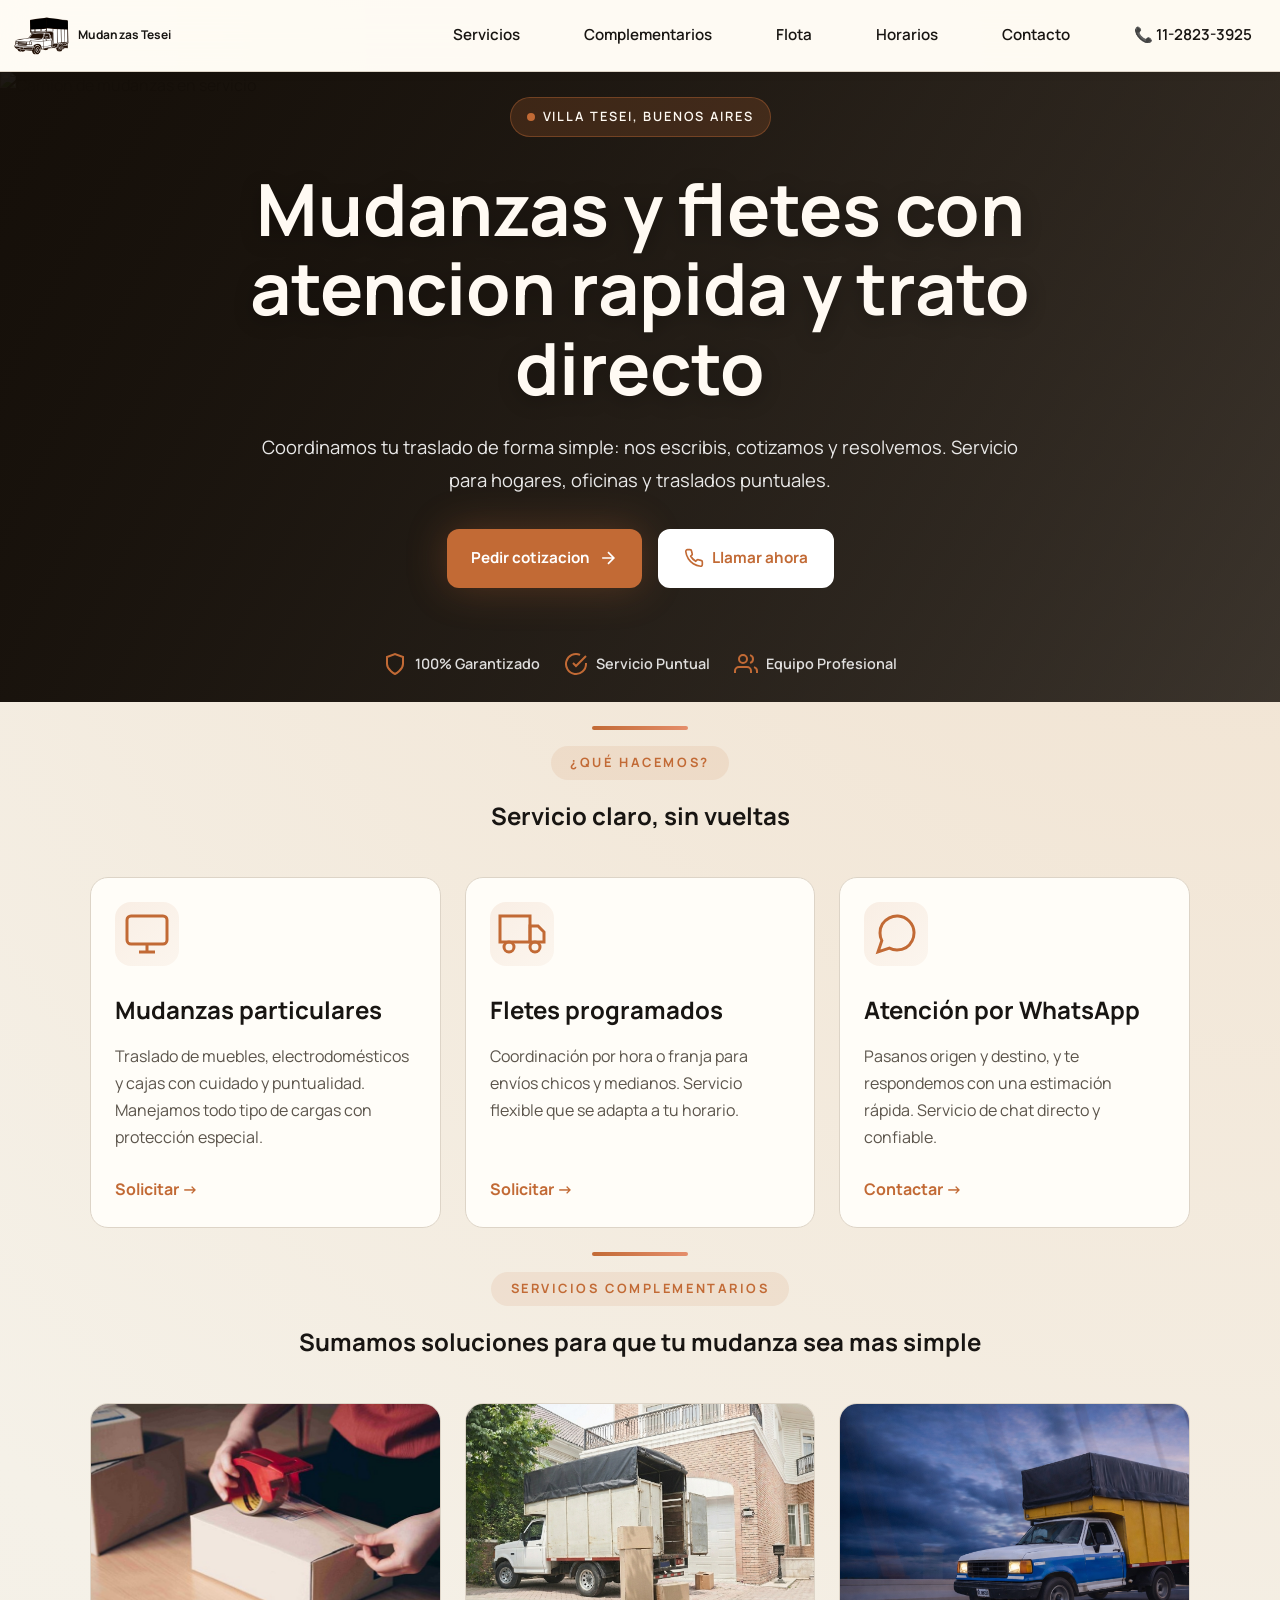
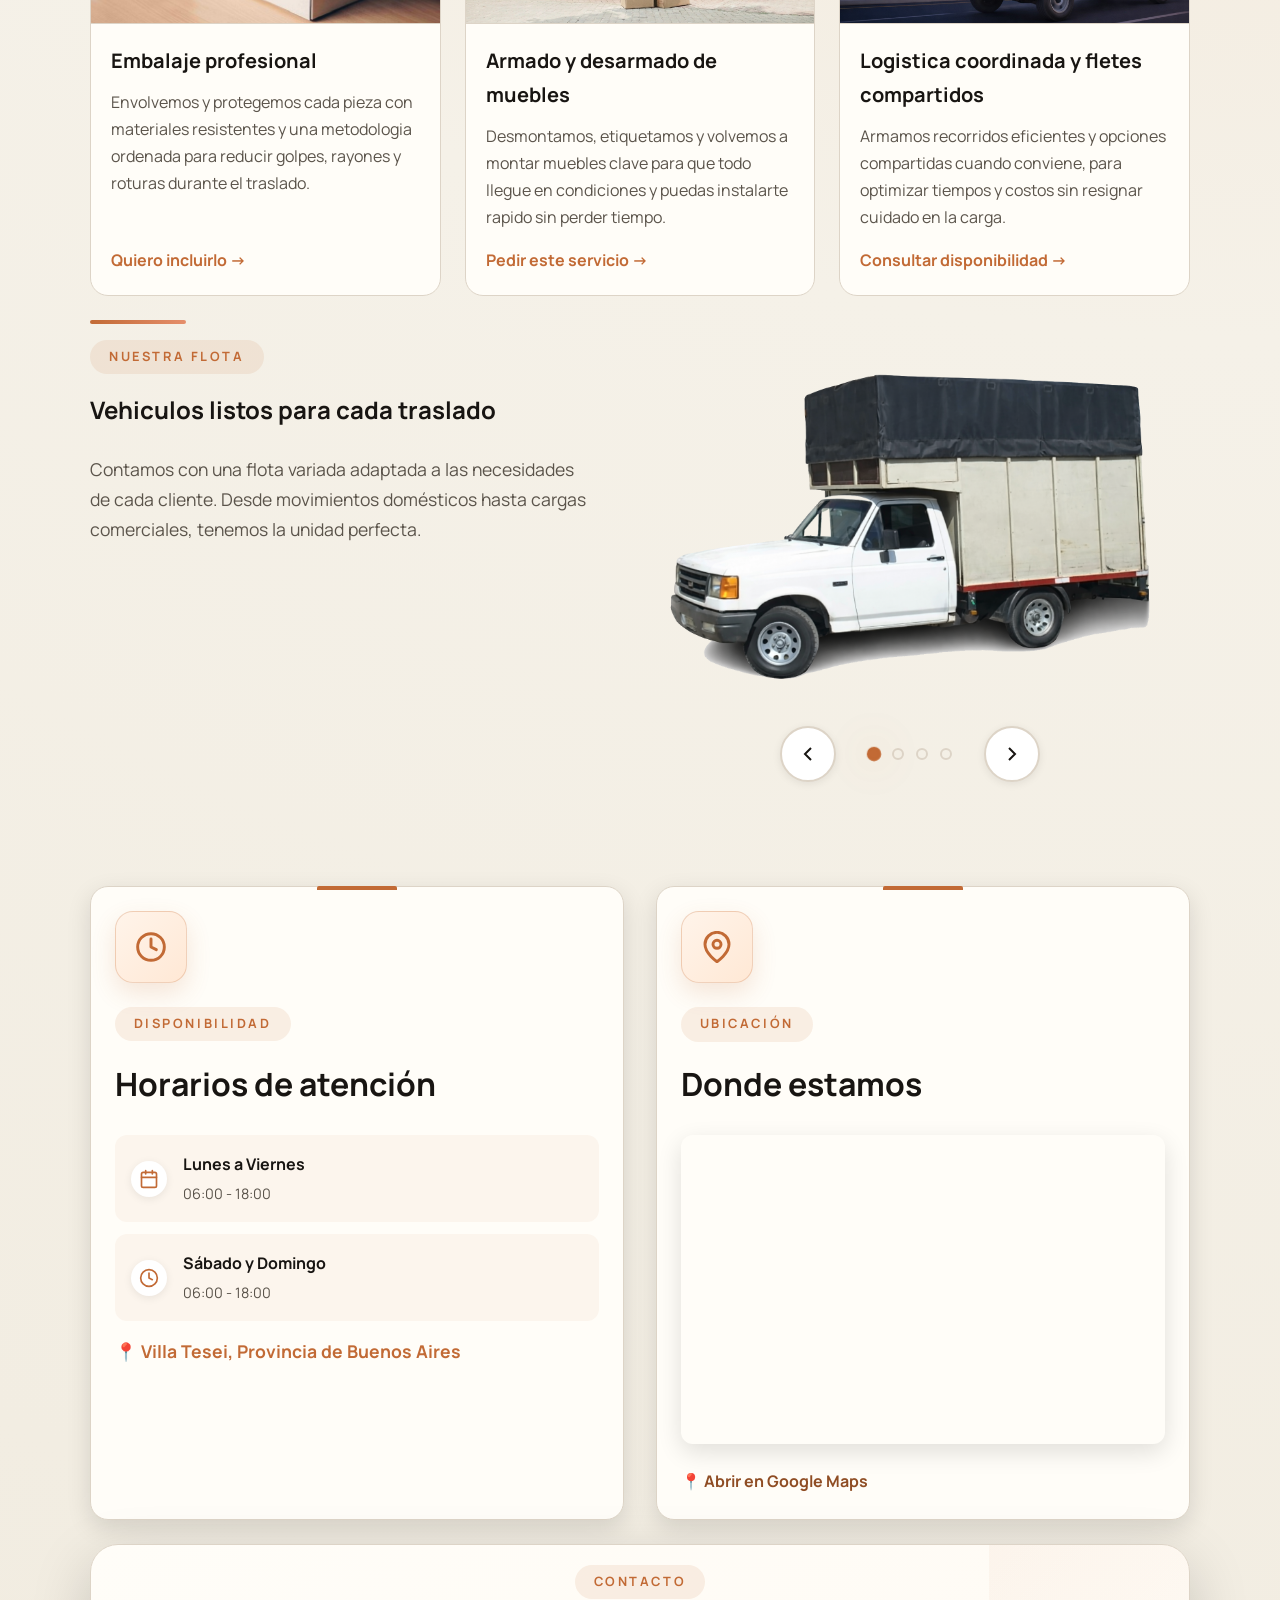
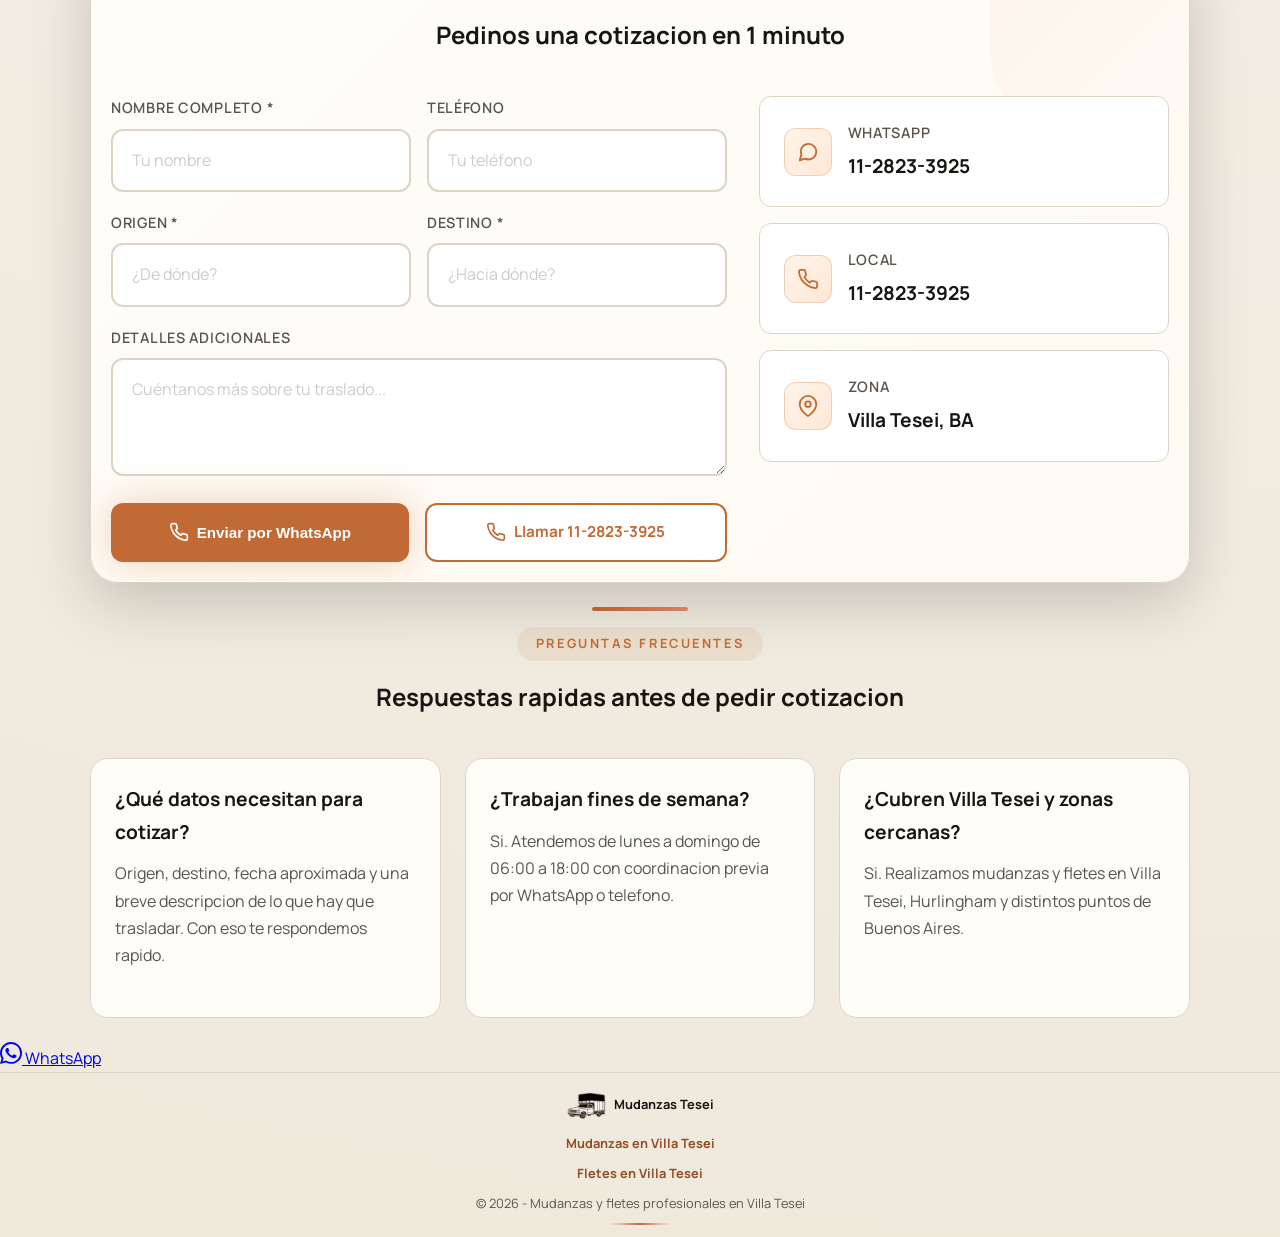
==== commit f9e10fc0: "a" ====
--- a/index.html
+++ b/index.html
@@ -22,9 +22,9 @@
     <meta name="twitter:image" content="https://www.mudanzastesei.com/assets/logo.png" />
     <meta name="theme-color" content="#c26a35" />
     <link rel="icon" href="./favicon.ico" sizes="any" />
-    <link rel="icon" type="image/png" href="./favicon.png" />
+    <link rel="icon" type="image/png" href="./favicon-96x96.png" sizes="96x96" />
     <link rel="shortcut icon" href="./favicon.ico" />
-    <link rel="apple-touch-icon" href="./apple-touch-icon.png" />
+    <link rel="apple-touch-icon" href="./apple-touch-icon.png" sizes="180x180" />
     <title>Mudanzas Tesei | Mudanzas y Fletes | Villa Tesei</title>
     <link rel="preconnect" href="https://fonts.googleapis.com" />
     <link rel="preconnect" href="https://fonts.gstatic.com" crossorigin />
@@ -133,6 +133,7 @@
 
       <nav class="menu" id="mainMenu">
         <a href="#servicios" class="nav-link">Servicios</a>
+        <a href="#servicios-complementarios" class="nav-link">Complementarios</a>
         <a href="#flota" class="nav-link">Flota</a>
         <a href="#horarios" class="nav-link">Horarios</a>
         <a href="#contacto" class="nav-link">Contacto</a>
@@ -144,7 +145,7 @@
       <section class="hero">
         <img
           class="hero-media"
-          src="./assets/bg.jpg"
+          src="./assets/2_.png"
           alt="Camion de mudanzas en servicio"
           width="1920"
           height="1080"
@@ -252,6 +253,44 @@
         </div>
       </section>
 
+      <section class="section" id="servicios-complementarios">
+        <div class="section-header">
+          <div class="section-decoration"></div>
+          <div class="section-content">
+            <span class="kicker fade-in">Servicios complementarios</span>
+            <h2 class="slide-up">Sumamos soluciones para que tu mudanza sea mas simple</h2>
+          </div>
+        </div>
+        <div class="cards-container complement-grid">
+          <article class="card service-media-card fade-in">
+            <img src="./assets/3.jpg" alt="Embalaje profesional de cajas y objetos delicados" loading="lazy" width="900" height="520" decoding="async" />
+            <div class="service-media-content">
+              <h3>Embalaje profesional</h3>
+              <p>Envolvemos y protegemos cada pieza con materiales resistentes y una metodologia ordenada para reducir golpes, rayones y roturas durante el traslado.</p>
+              <a href="#contacto" class="card-link">Quiero incluirlo &rarr;</a>
+            </div>
+          </article>
+
+          <article class="card service-media-card fade-in delay-1">
+            <img src="./assets/1.png" alt="Camioneta de mudanza con carga acomodada" loading="lazy" width="900" height="520" decoding="async" />
+            <div class="service-media-content">
+              <h3>Armado y desarmado de muebles</h3>
+              <p>Desmontamos, etiquetamos y volvemos a montar muebles clave para que todo llegue en condiciones y puedas instalarte rapido sin perder tiempo.</p>
+              <a href="#contacto" class="card-link">Pedir este servicio &rarr;</a>
+            </div>
+          </article>
+
+          <article class="card service-media-card fade-in delay-2">
+            <img src="./assets/2.png" alt="Camioneta de carga circulando por ruta" loading="lazy" width="900" height="520" decoding="async" />
+            <div class="service-media-content">
+              <h3>Logistica coordinada y fletes compartidos</h3>
+              <p>Armamos recorridos eficientes y opciones compartidas cuando conviene, para optimizar tiempos y costos sin resignar cuidado en la carga.</p>
+              <a href="#contacto" class="card-link">Consultar disponibilidad &rarr;</a>
+            </div>
+          </article>
+        </div>
+      </section>
+
       <section class="section section-soft" id="flota">
         <div class="section-split">
           <div class="section-left">
@@ -518,6 +557,19 @@
       </section>
     </main>
 
+    <a
+      class="whatsapp-float"
+      href="https://wa.me/5491128233925?text=Hola%20Mudanzas%20Tesei%2C%20quiero%20pedir%20una%20cotizacion."
+      target="_blank"
+      rel="noopener noreferrer"
+      aria-label="Abrir WhatsApp para pedir cotizacion"
+    >
+      <svg width="22" height="22" viewBox="0 0 24 24" fill="none" aria-hidden="true">
+        <path fill="currentColor" d="M20.52 3.48A11.86 11.86 0 0 0 12.02 0C5.42 0 .05 5.37.05 11.97c0 2.11.55 4.17 1.59 5.98L0 24l6.21-1.63a11.95 11.95 0 0 0 5.81 1.49h.01c6.6 0 11.97-5.37 11.97-11.97 0-3.2-1.25-6.2-3.48-8.41Zm-8.5 18.36h-.01a9.9 9.9 0 0 1-5.05-1.39l-.36-.21-3.69.97.99-3.6-.23-.37a9.92 9.92 0 0 1-1.52-5.27c0-5.47 4.45-9.92 9.92-9.92 2.65 0 5.13 1.03 7 2.9a9.84 9.84 0 0 1 2.9 7c0 5.47-4.45 9.92-9.92 9.92Zm5.44-7.43c-.3-.15-1.77-.87-2.04-.97-.27-.1-.47-.15-.67.15-.2.3-.77.97-.95 1.17-.17.2-.35.22-.65.07-.3-.15-1.25-.46-2.38-1.47a8.94 8.94 0 0 1-1.65-2.05c-.17-.3-.02-.46.13-.6.13-.13.3-.35.45-.52.15-.17.2-.3.3-.5.1-.2.05-.37-.02-.52-.08-.15-.67-1.62-.92-2.22-.24-.58-.48-.5-.67-.5h-.57c-.2 0-.52.08-.8.37-.27.3-1.05 1.02-1.05 2.48 0 1.47 1.08 2.88 1.23 3.08.15.2 2.1 3.21 5.08 4.49.71.31 1.26.49 1.69.63.71.23 1.36.2 1.88.12.57-.09 1.77-.72 2.02-1.42.25-.7.25-1.3.17-1.42-.07-.12-.27-.2-.57-.35Z"/>
+      </svg>
+      <span>WhatsApp</span>
+    </a>
+
     <footer class="footer">
       <div class="footer-content">
         <div class="footer-brand">
--- a/styles.css
+++ b/styles.css
@@ -594,6 +594,8 @@
   padding: 1.5rem;
   position: relative;
   overflow: hidden;
+  display: flex;
+  flex-direction: column;
 }
 
 .card-hover {
@@ -661,11 +663,46 @@
   font-weight: 700;
   text-decoration: none;
   transition: all 0.3s ease;
+  margin-top: auto;
 }
 
 .card-link:hover {
   gap: 0.5rem;
   transform: translateX(5px);
+}
+
+.complement-grid {
+  align-items: stretch;
+}
+
+.service-media-card {
+  display: flex;
+  flex-direction: column;
+  padding: 0;
+}
+
+.service-media-card img {
+  width: 100%;
+  height: 220px;
+  object-fit: cover;
+  border-bottom: 1px solid var(--line);
+}
+
+.service-media-content {
+  flex: 1;
+  display: flex;
+  flex-direction: column;
+  padding: 1.25rem;
+}
+
+.service-media-content h3 {
+  margin-bottom: 0.65rem;
+  font-size: 1.25rem;
+}
+
+.service-media-content p {
+  margin-bottom: 1rem;
+  color: var(--muted);
 }
 
 /* Fleet Carousel */
@@ -701,22 +738,21 @@
   position: relative;
   border-radius: 20px;
   overflow: hidden;
-  background: white;
-  box-shadow: var(--shadow-lg);
-  border: 1px solid var(--line);
-  transition: transform 0.3s ease, box-shadow 0.3s ease;
+  background: transparent;
+  box-shadow: none;
+  border: none;
+  transition: transform 0.3s ease;
 }
 
 .fleet-card:hover {
   transform: translateY(-8px);
-  box-shadow: 0 30px 60px rgba(194, 106, 53, 0.3);
 }
 
 .fleet-card img {
   width: 100%;
   height: 350px;
   object-fit: contain;
-  background: white;
+  background: transparent;
   display: block;
 }
 
@@ -1286,7 +1322,7 @@
 
   .fleet-card img {
     height: 280px;
-    background: white;
+    background: transparent;
   }
 
   .fleet-card h3 {
@@ -1415,6 +1451,10 @@
     max-width: 100%;
   }
 
+  .service-media-card img {
+    height: 190px;
+  }
+
   .carousel-track {
     width: 100%;
   }
@@ -1554,7 +1594,7 @@
 
   .fleet-card img {
     height: 220px;
-    background: white;
+    background: transparent;
   }
 
   .carousel-nav {
@@ -1641,9 +1681,13 @@
     gap: 0.5rem;
   }
 
+  .service-media-content {
+    padding: 1rem;
+  }
+
   .fleet-card img {
     height: 200px;
-    background: white;
+    background: transparent;
   }
 
   .carousel-nav {
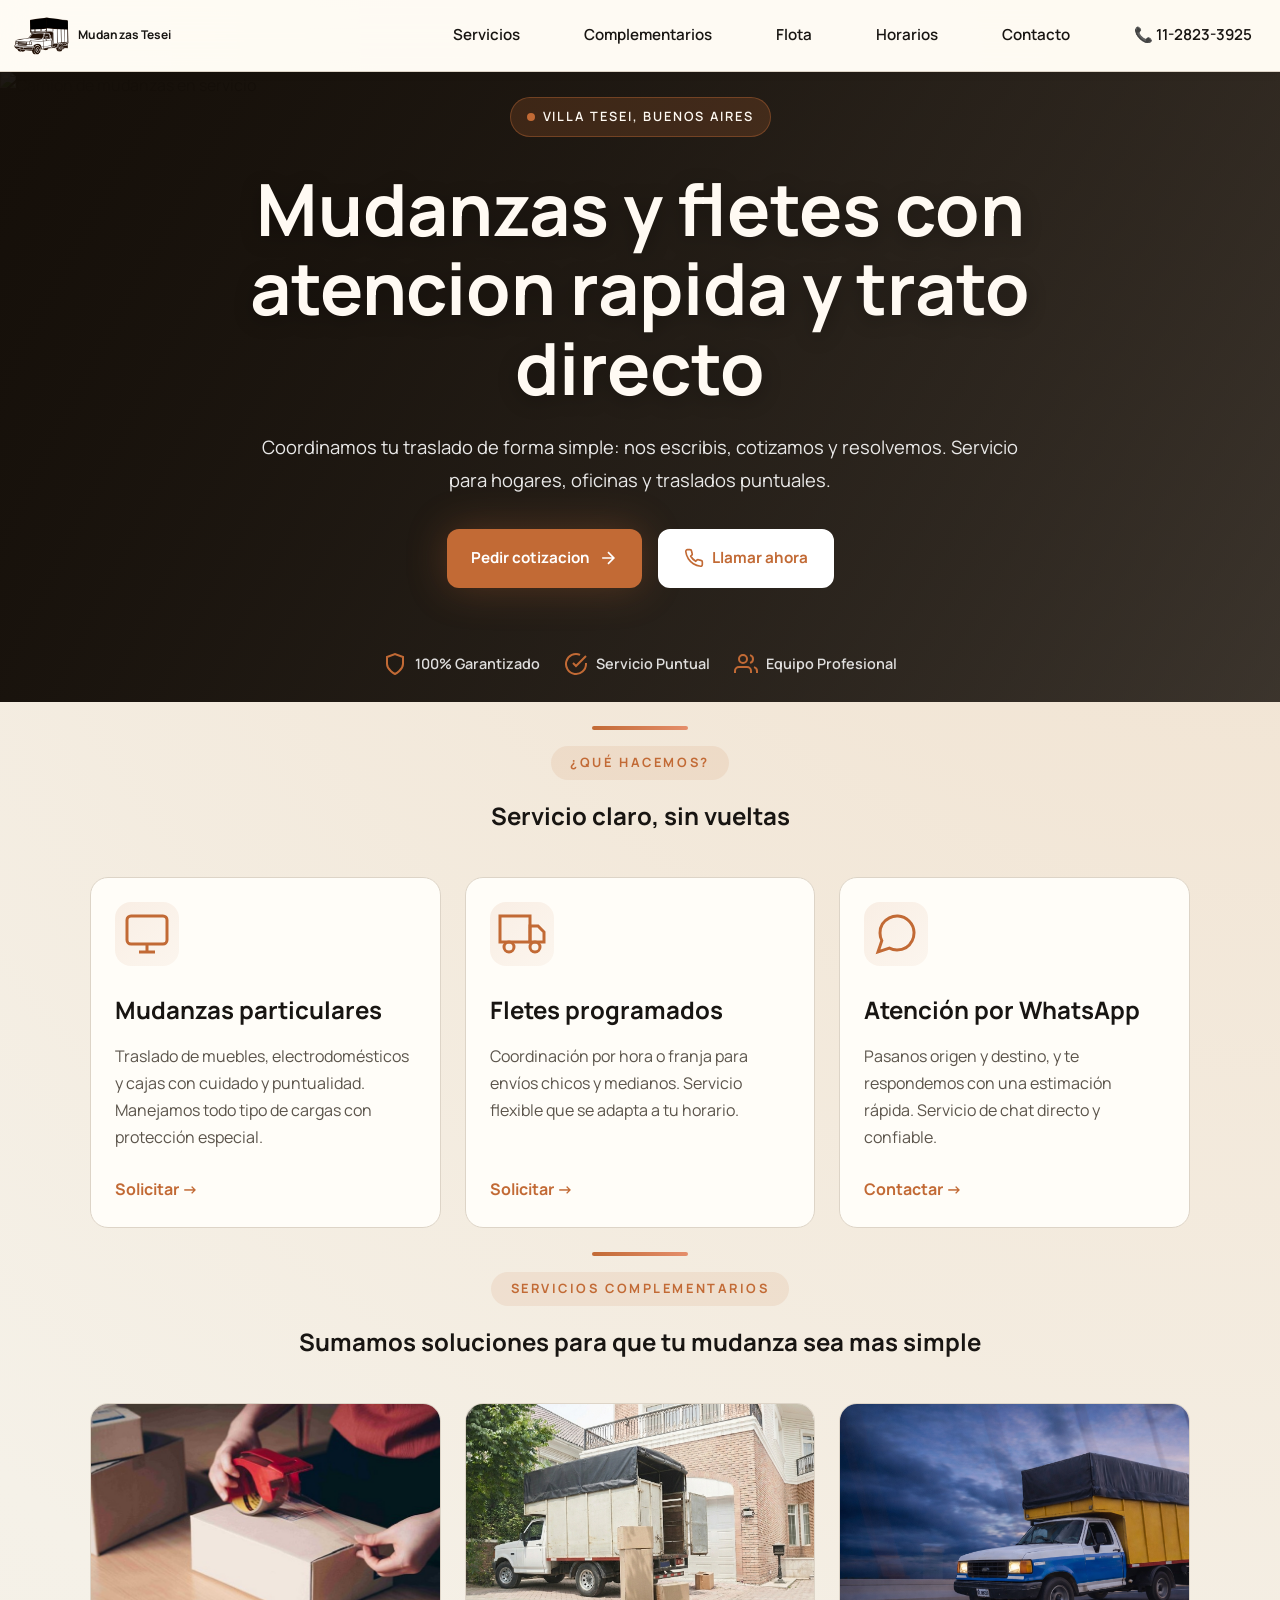
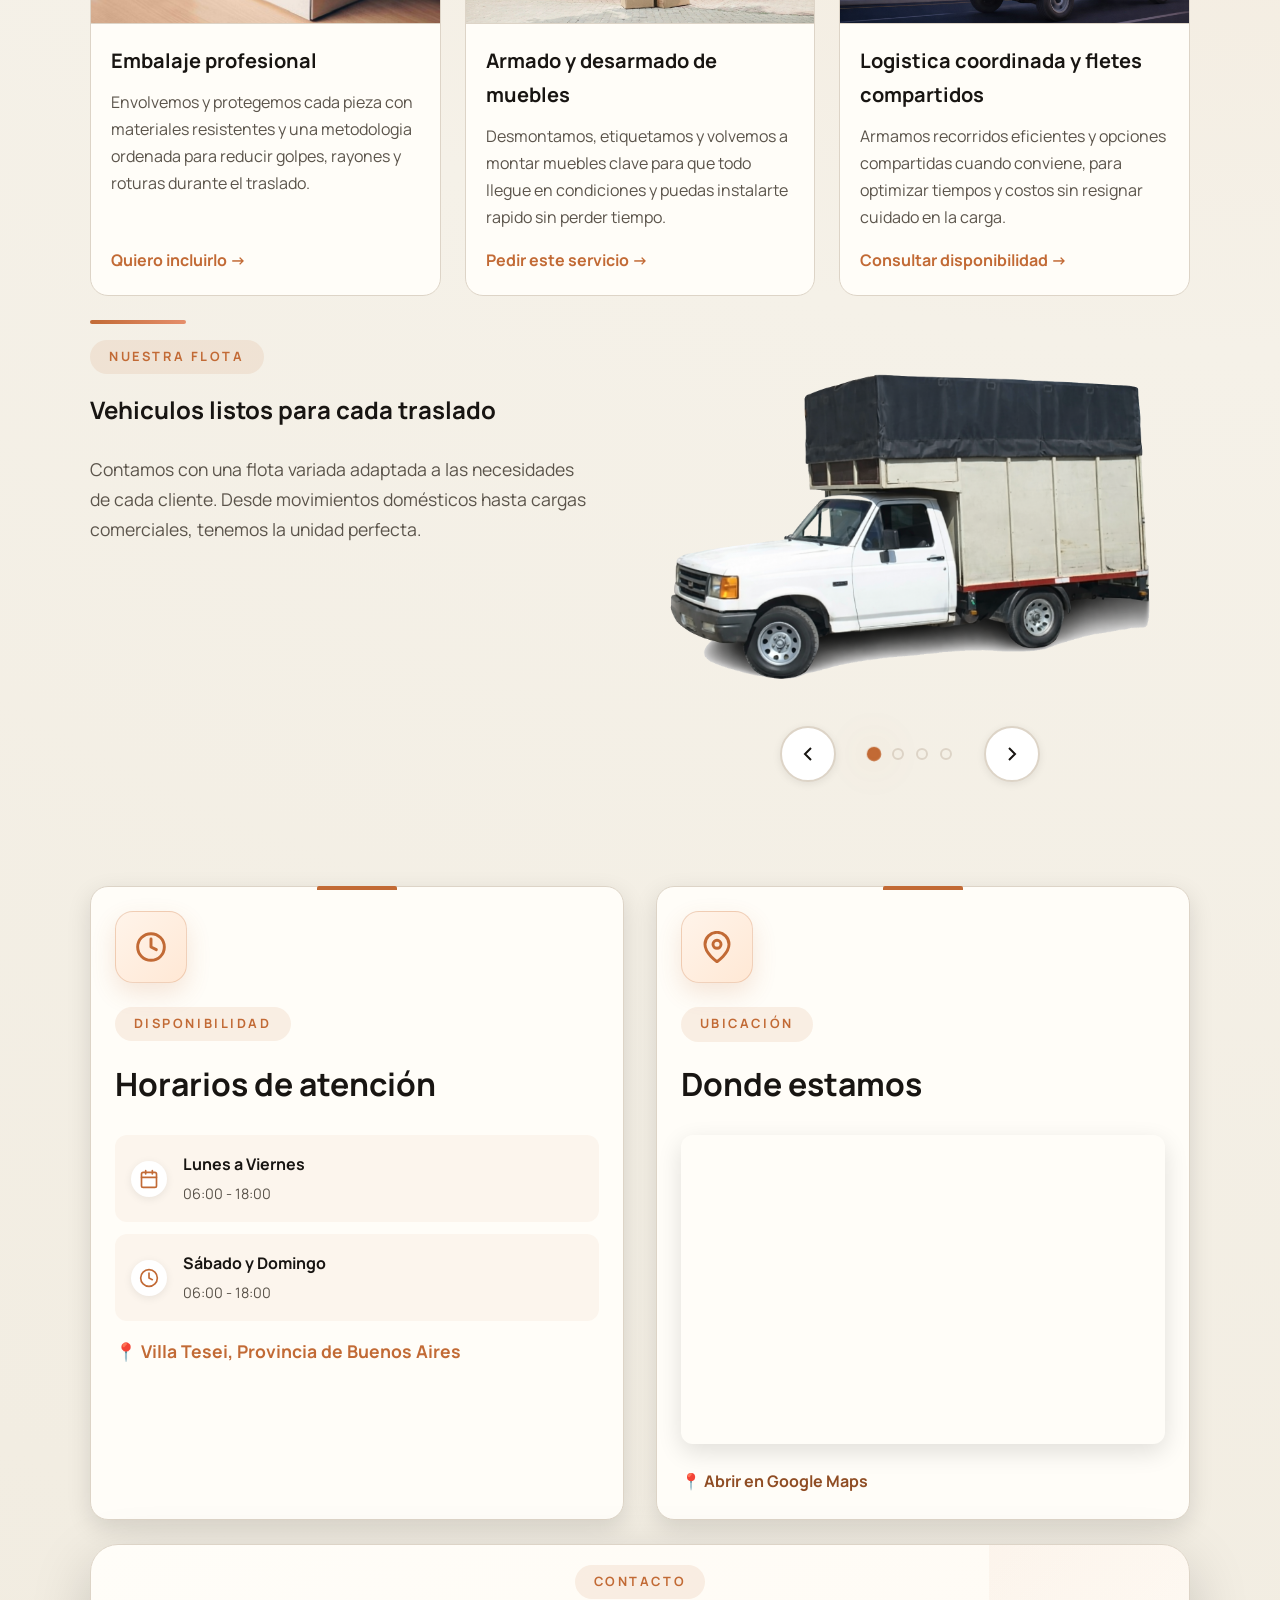
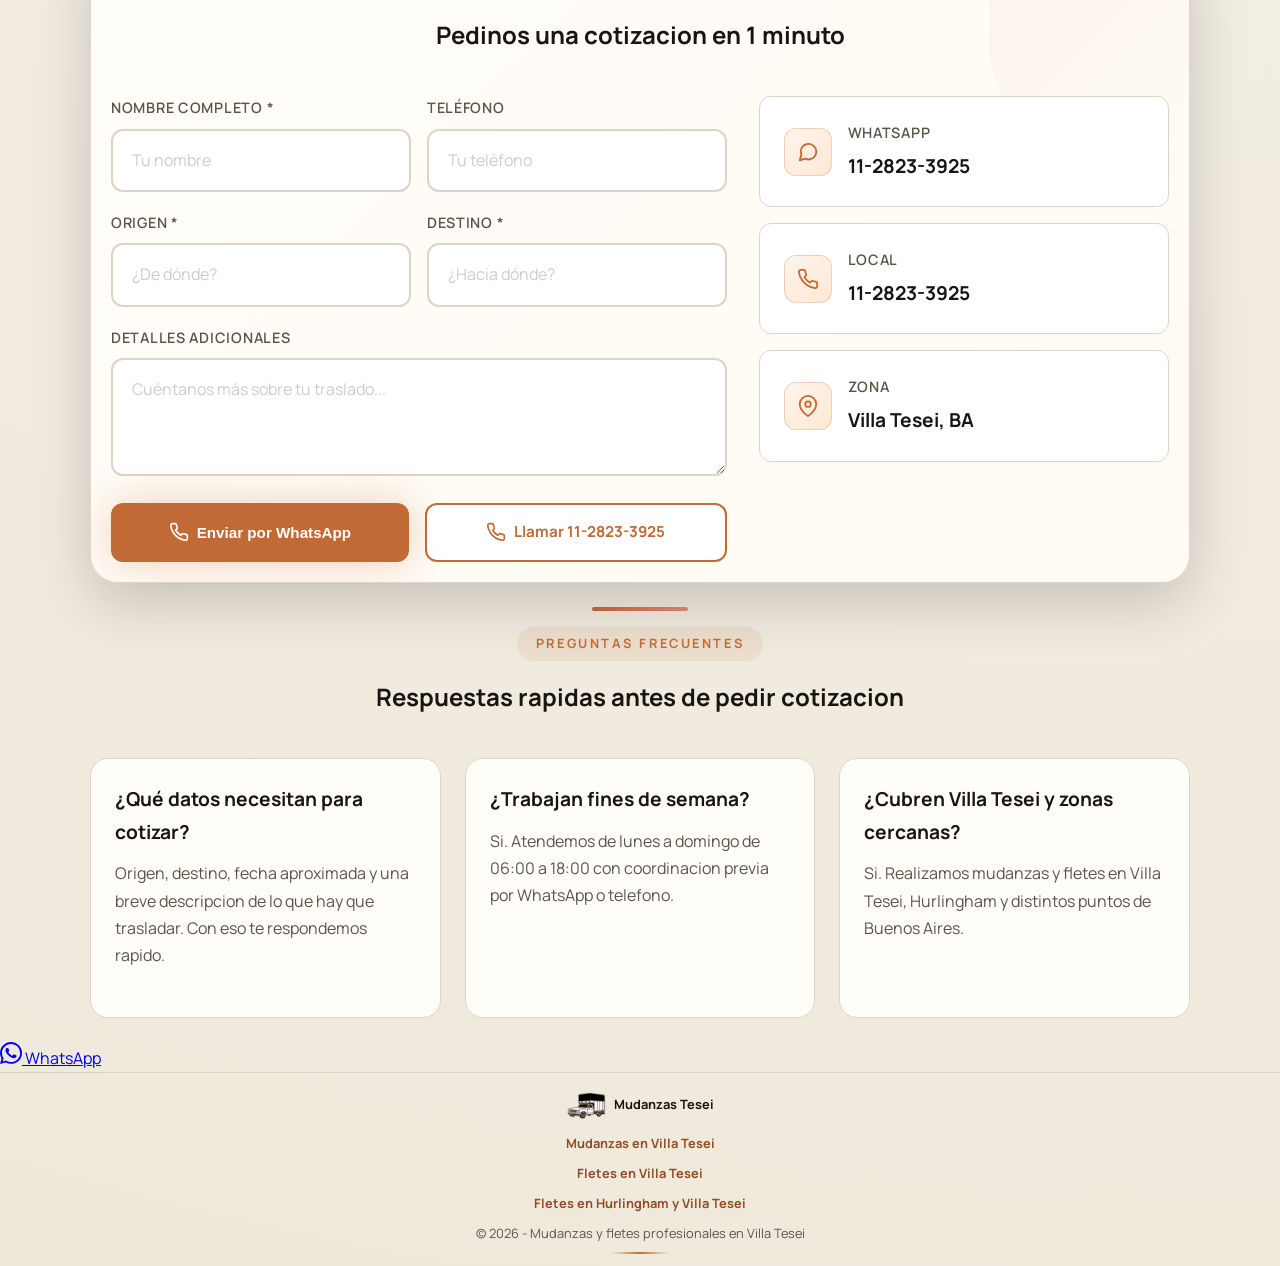
==== commit a8f36cc4: "a" ====
--- a/index.html
+++ b/index.html
@@ -578,6 +578,7 @@
         </div>
         <p><a class="footer-link" href="./mudanzas-villa-tesei.html">Mudanzas en Villa Tesei</a></p>
         <p><a class="footer-link" href="./fletes-villa-tesei.html">Fletes en Villa Tesei</a></p>
+        <p><a class="footer-link" href="./fletes-hurlingham-villa-tesei.html">Fletes en Hurlingham y Villa Tesei</a></p>
         <p>© <span id="year"></span> - Mudanzas y fletes profesionales en Villa Tesei</p>
       </div>
       <div class="footer-decorations">
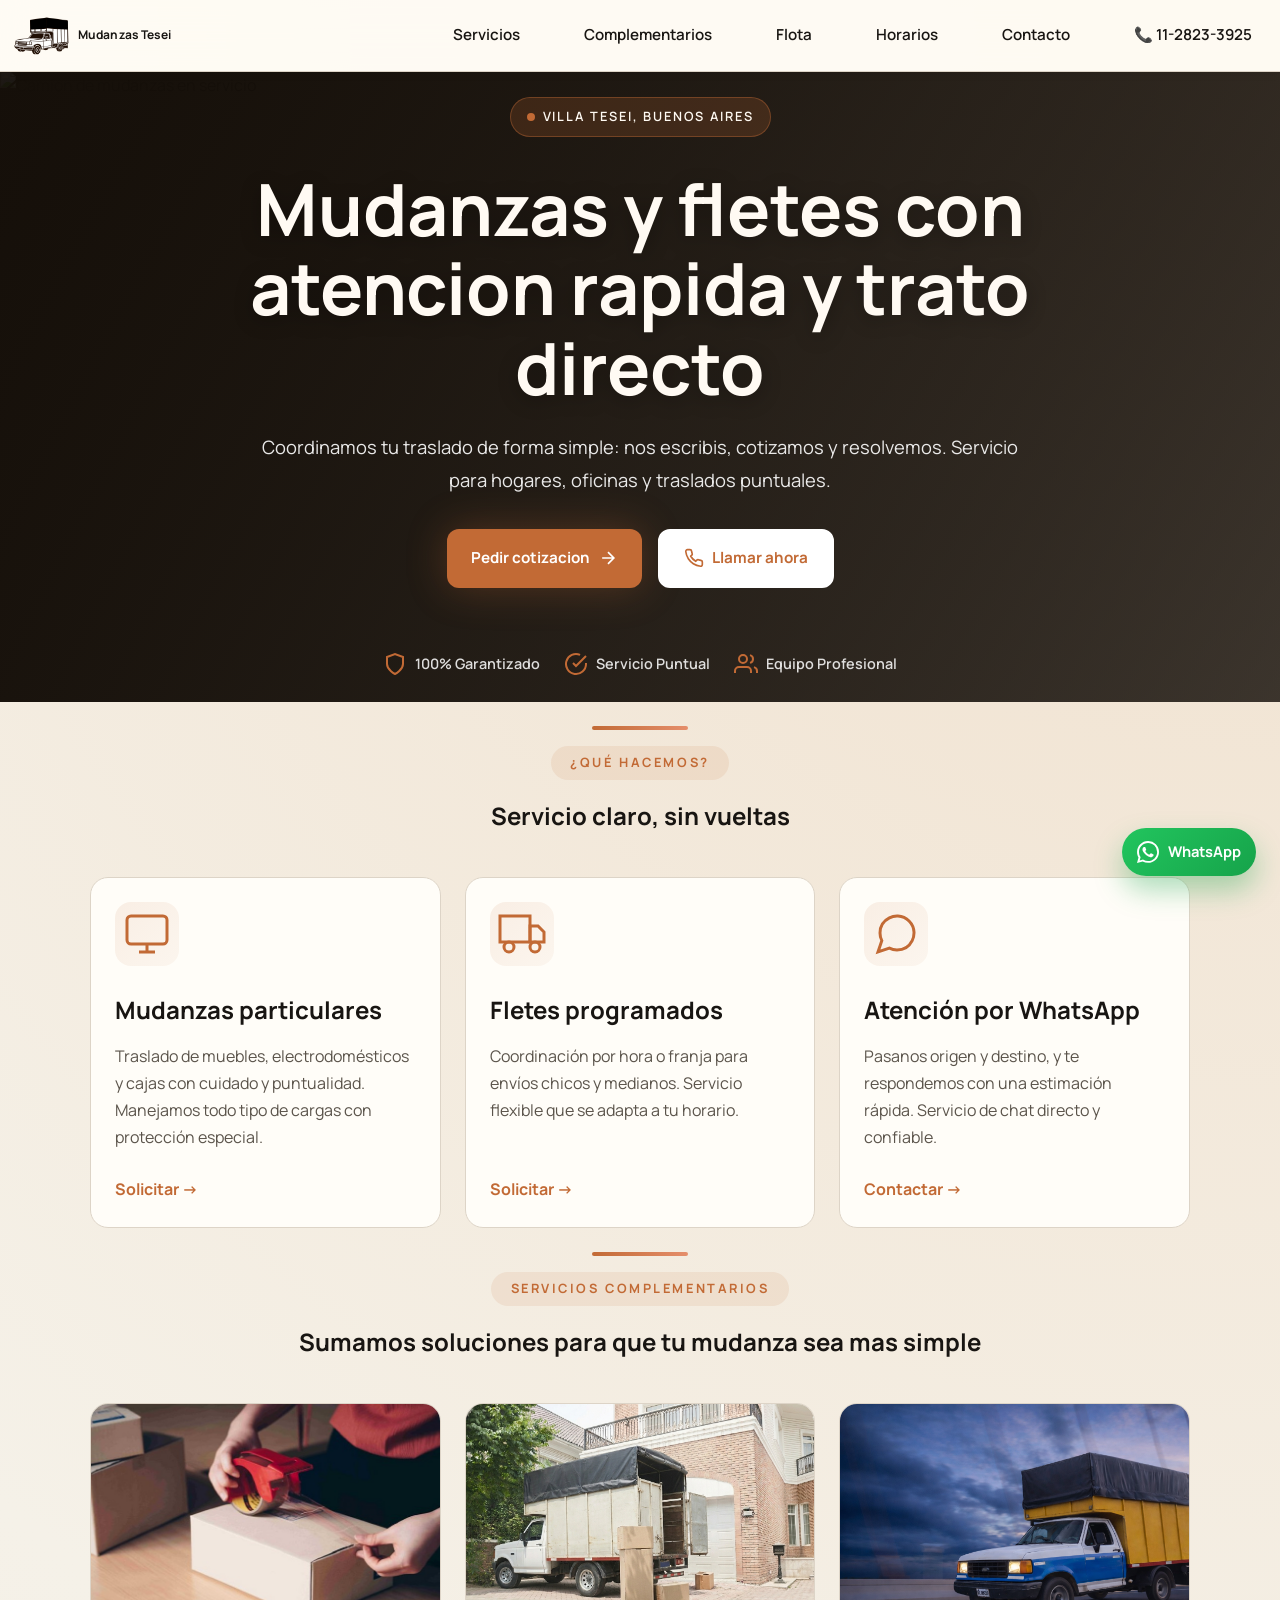
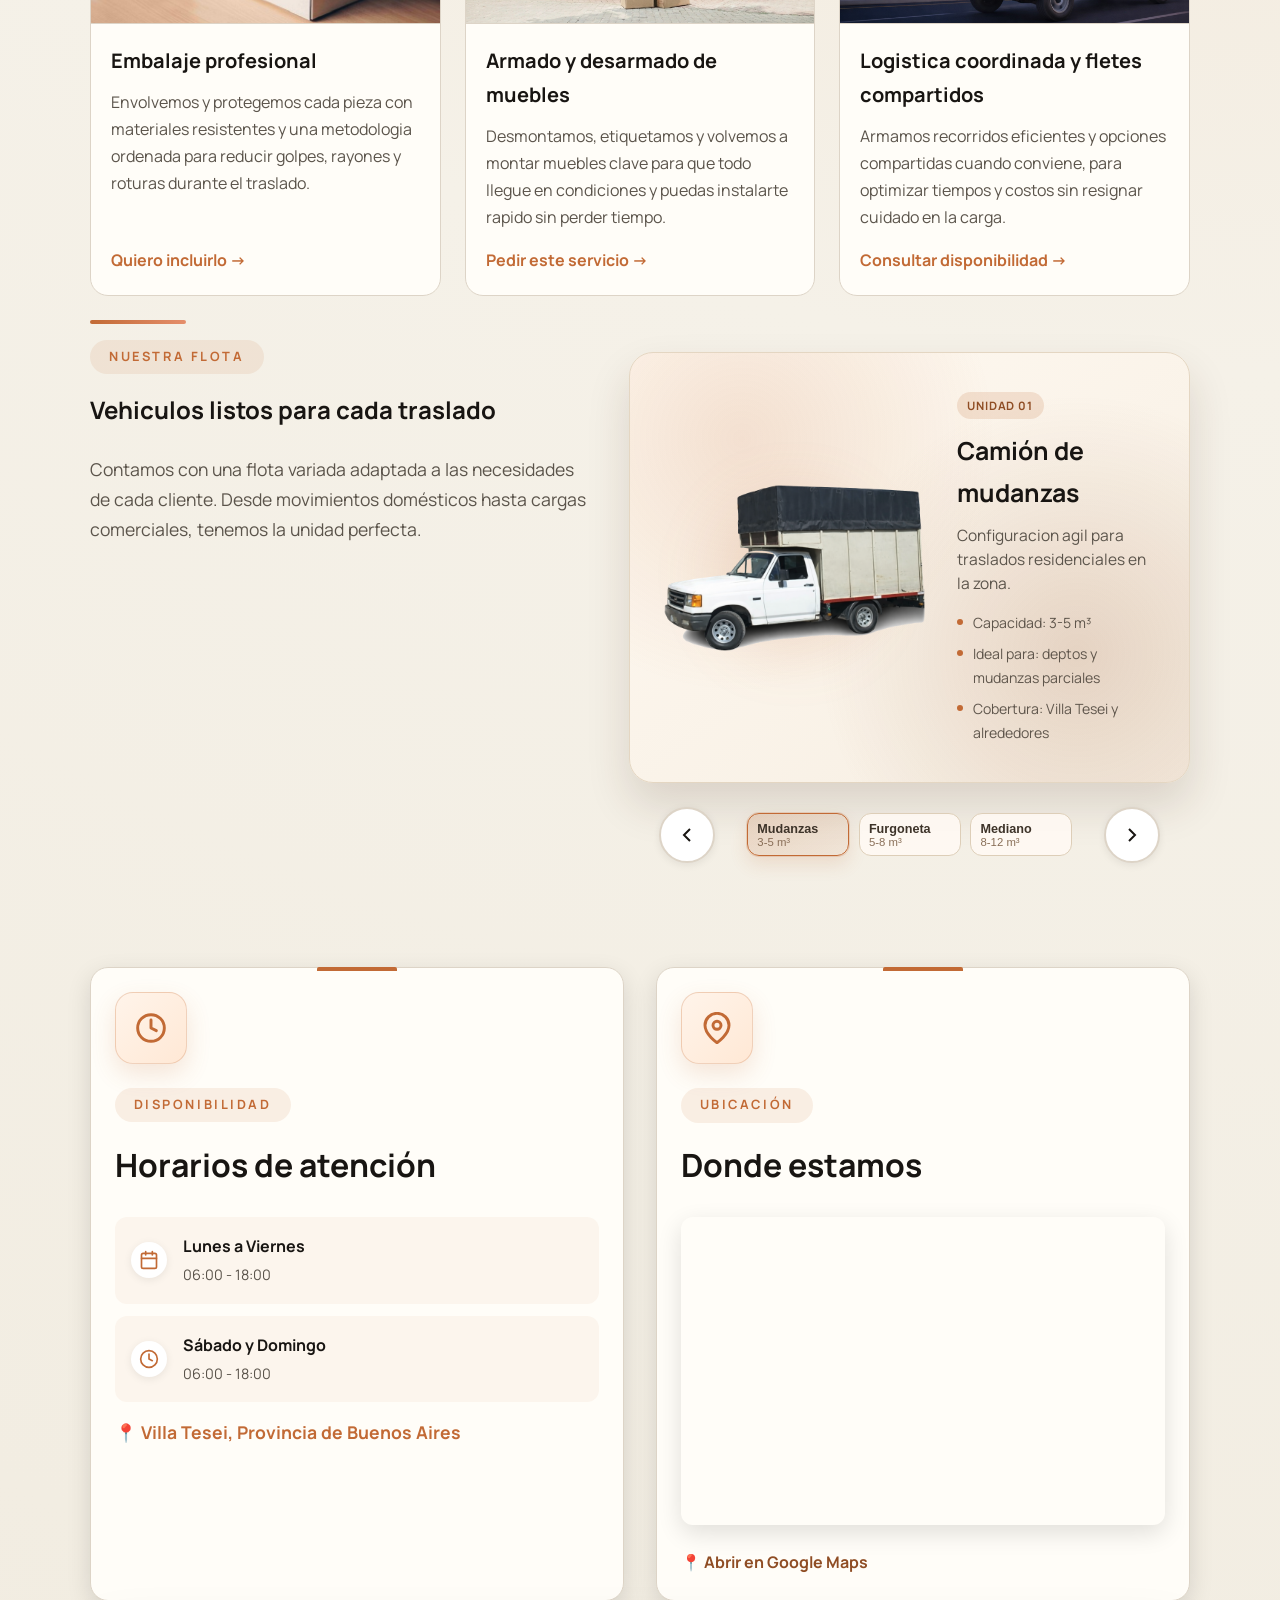
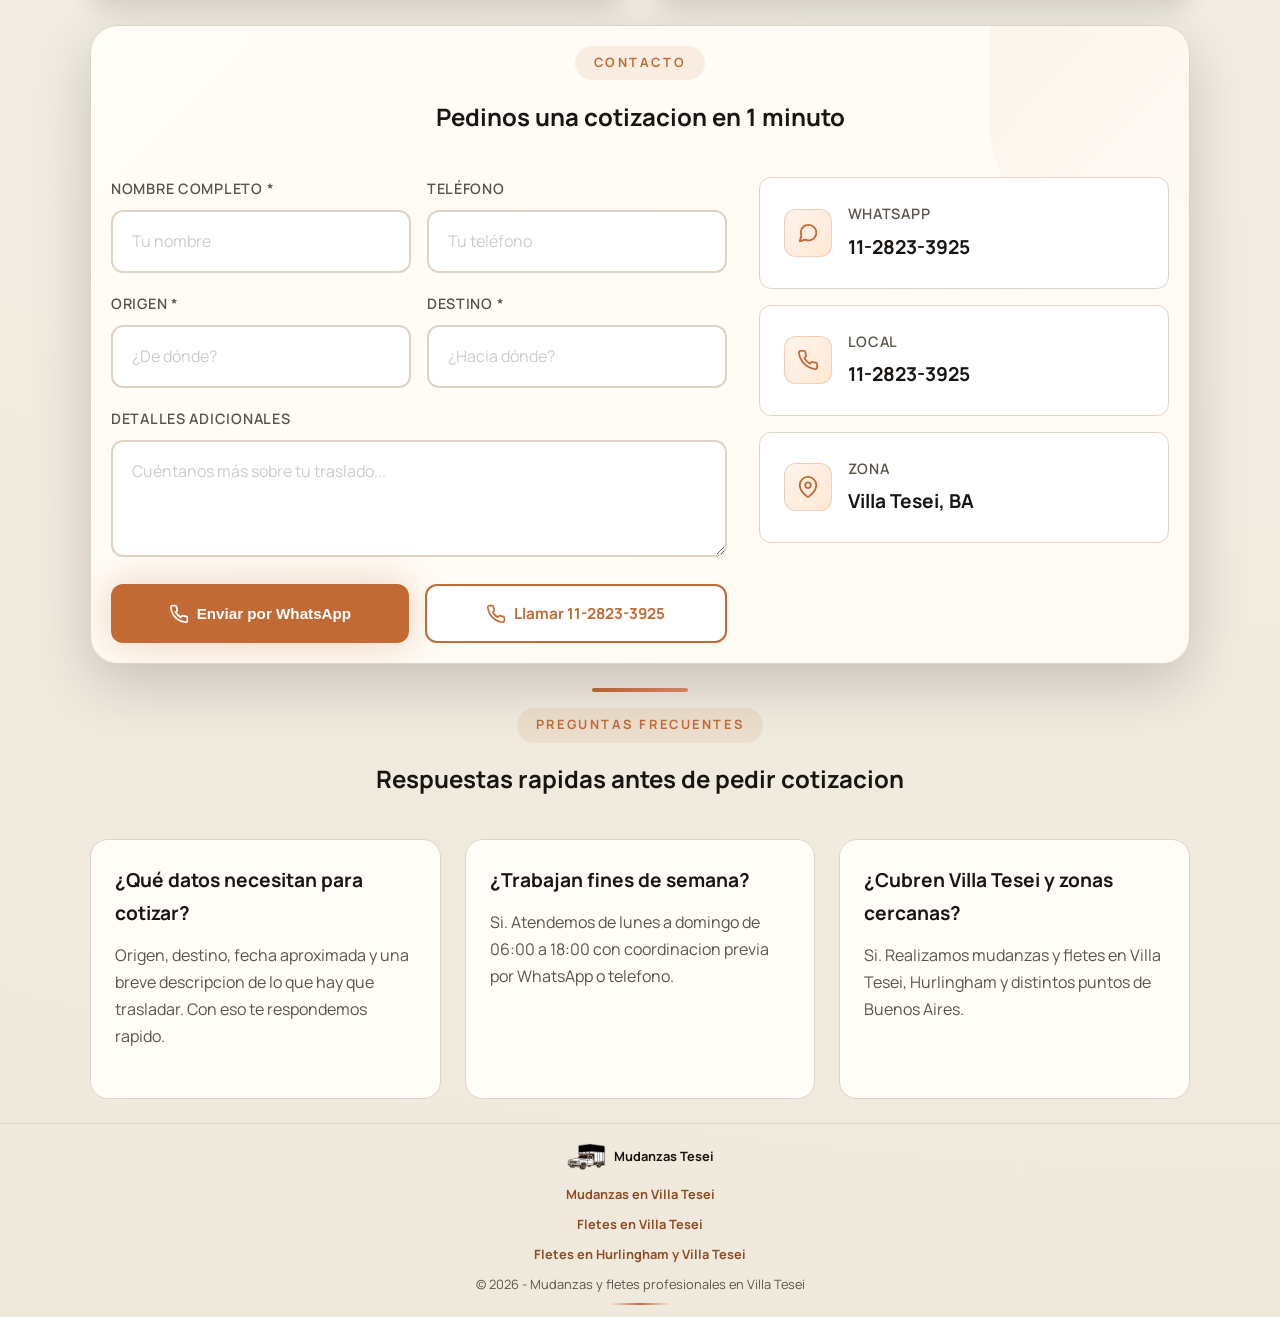
==== commit d682cb76: "a" ====
--- a/index.html
+++ b/index.html
@@ -308,41 +308,52 @@
               <div class="carousel-track">
                 <div class="carousel-slide">
                   <div class="fleet-card">
-                    <img src="./assets/image1.png" alt="Camión de mudanzas pequeño" loading="lazy" width="600" height="350" decoding="async" />
+                    <div class="fleet-stage">
+                      <img src="./assets/image1.png" alt="Camión de mudanzas pequeño" loading="lazy" width="600" height="350" decoding="async" />
+                    </div>
                     <div class="fleet-content">
+                      <span class="fleet-kicker">Unidad 01</span>
                       <h3>Camión de mudanzas</h3>
-                      <p>Ideal para mudanzas pequeñas y medianas</p>
-                      <span class="fleet-badge">Capacidad: 3-5 m³</span>
+                      <p>Configuracion agil para traslados residenciales en la zona.</p>
+                      <ul class="fleet-specs">
+                        <li>Capacidad: 3-5 m³</li>
+                        <li>Ideal para: deptos y mudanzas parciales</li>
+                        <li>Cobertura: Villa Tesei y alrededores</li>
+                      </ul>
                     </div>
                   </div>
                 </div>
                 <div class="carousel-slide">
                   <div class="fleet-card">
-                    <img src="./assets/image2.png" alt="Furgoneta de carga" loading="lazy" width="600" height="350" decoding="async" />
+                    <div class="fleet-stage">
+                      <img src="./assets/image2.png" alt="Furgoneta de carga" loading="lazy" width="600" height="350" decoding="async" />
+                    </div>
                     <div class="fleet-content">
+                      <span class="fleet-kicker">Unidad 02</span>
                       <h3>Furgoneta de carga</h3>
-                      <p>Perfecta para fletes programados</p>
-                      <span class="fleet-badge">Capacidad: 5-8 m³</span>
+                      <p>Versatil para entregas puntuales y recorridos de corta distancia.</p>
+                      <ul class="fleet-specs">
+                        <li>Capacidad: 5-8 m³</li>
+                        <li>Ideal para: fletes por franja horaria</li>
+                        <li>Cobertura: Hurlingham y Villa Tesei</li>
+                      </ul>
                     </div>
                   </div>
                 </div>
                 <div class="carousel-slide">
                   <div class="fleet-card">
-                    <img src="./assets/image3.png" alt="Camión mediano" loading="lazy" width="600" height="350" decoding="async" />
+                    <div class="fleet-stage">
+                      <img src="./assets/image3.png" alt="Camión mediano" loading="lazy" width="600" height="350" decoding="async" />
+                    </div>
                     <div class="fleet-content">
+                      <span class="fleet-kicker">Unidad 03</span>
                       <h3>Camión mediano</h3>
-                      <p>Ideal para mudanzas completas</p>
-                      <span class="fleet-badge">Capacidad: 8-12 m³</span>
-                    </div>
-                  </div>
-                </div>
-                <div class="carousel-slide">
-                  <div class="fleet-card">
-                    <img src="./assets/image4.png" alt="Camión grande" loading="lazy" width="600" height="350" decoding="async" />
-                    <div class="fleet-content">
-                      <h3>Camión grande</h3>
-                      <p>Carga comercial y muy pesada</p>
-                      <span class="fleet-badge">Capacidad: 15+ m³</span>
+                      <p>Balance ideal entre volumen y maniobrabilidad para hogares completos.</p>
+                      <ul class="fleet-specs">
+                        <li>Capacidad: 8-12 m³</li>
+                        <li>Ideal para: mudanzas familiares</li>
+                        <li>Cobertura: zona oeste de Buenos Aires</li>
+                      </ul>
                     </div>
                   </div>
                 </div>
@@ -355,10 +366,18 @@
                 </svg>
               </button>
               <div class="carousel-dots">
-                <button type="button" class="carousel-dot" aria-label="Slide 1" data-index="0"></button>
-                <button type="button" class="carousel-dot" aria-label="Slide 2" data-index="1"></button>
-                <button type="button" class="carousel-dot" aria-label="Slide 3" data-index="2"></button>
-                <button type="button" class="carousel-dot" aria-label="Slide 4" data-index="3"></button>
+                <button type="button" class="carousel-dot" aria-label="Camión de mudanzas" data-index="0">
+                  <span class="dot-name">Mudanzas</span>
+                  <span class="dot-meta">3-5 m³</span>
+                </button>
+                <button type="button" class="carousel-dot" aria-label="Furgoneta de carga" data-index="1">
+                  <span class="dot-name">Furgoneta</span>
+                  <span class="dot-meta">5-8 m³</span>
+                </button>
+                <button type="button" class="carousel-dot" aria-label="Camión mediano" data-index="2">
+                  <span class="dot-name">Mediano</span>
+                  <span class="dot-meta">8-12 m³</span>
+                </button>
               </div>
               <button type="button" class="carousel-btn carousel-btn-next" aria-label="Siguiente">
                 <svg width="24" height="24" viewBox="0 0 24 24" fill="none" stroke="currentColor" stroke-width="2">
--- a/styles.css
+++ b/styles.css
@@ -718,7 +718,13 @@
 .carousel-viewport {
   width: 100%;
   overflow: hidden;
-  border-radius: 20px;
+  border-radius: 24px;
+  background:
+    radial-gradient(circle at 20% 20%, rgba(194, 106, 53, 0.16), transparent 45%),
+    radial-gradient(circle at 80% 70%, rgba(143, 77, 36, 0.18), transparent 48%),
+    linear-gradient(145deg, #fff9f1, #f6eee2);
+  border: 1px solid #e4d6c2;
+  box-shadow: 0 22px 44px rgba(65, 36, 20, 0.14);
 }
 
 .carousel-track {
@@ -735,68 +741,96 @@
 }
 
 .fleet-card {
+  display: grid;
+  grid-template-columns: minmax(0, 1.15fr) minmax(0, 0.85fr);
+  gap: 1.25rem;
+  align-items: center;
+  padding: 1.35rem;
+}
+
+.fleet-stage {
   position: relative;
-  border-radius: 20px;
-  overflow: hidden;
+  min-height: 320px;
+  display: grid;
+  place-items: center;
+  border-radius: 18px;
   background: transparent;
-  box-shadow: none;
-  border: none;
-  transition: transform 0.3s ease;
-}
-
-.fleet-card:hover {
-  transform: translateY(-8px);
-}
-
-.fleet-card img {
+}
+
+.fleet-stage::after {
+  content: "";
+  position: absolute;
+  inset: 22% 9% 18%;
+  border-radius: 999px;
+  background: radial-gradient(circle, rgba(194, 106, 53, 0.26), transparent 70%);
+  filter: blur(24px);
+  pointer-events: none;
+}
+
+.fleet-stage img {
+  position: relative;
+  z-index: 1;
   width: 100%;
-  height: 350px;
+  max-height: 300px;
   object-fit: contain;
   background: transparent;
   display: block;
 }
 
 .fleet-content {
-  position: absolute;
-  bottom: 0;
-  left: 0;
-  right: 0;
-  background: linear-gradient(to top, rgba(24, 21, 18, 0.95), rgba(24, 21, 18, 0.7), transparent);
-  padding: 2rem 1.5rem 1.5rem;
-  transform: translateY(20px);
-  opacity: 0;
-  transition: all 0.4s ease;
-}
-
-.fleet-card:hover .fleet-content {
-  transform: translateY(0);
-  opacity: 1;
+  padding: 1rem 1.1rem 1rem 0;
+}
+
+.fleet-kicker {
+  display: inline-block;
+  margin-bottom: 0.7rem;
+  padding: 0.25rem 0.65rem;
+  border-radius: 999px;
+  background: rgba(194, 106, 53, 0.16);
+  color: var(--brand-deep);
+  font-size: 0.72rem;
+  font-weight: 700;
+  letter-spacing: 0.08em;
+  text-transform: uppercase;
 }
 
 .fleet-card h3 {
-  color: white;
-  font-size: 1.8rem;
+  color: var(--text);
+  font-size: 1.55rem;
   font-weight: 700;
   margin-bottom: 0.5rem;
-  text-shadow: 0 2px 4px rgba(0,0,0,0.3);
 }
 
 .fleet-card p {
-  color: rgba(255,255,255,0.9);
-  font-size: 1rem;
+  color: var(--muted);
+  font-size: 0.97rem;
   margin-bottom: 1rem;
-  line-height: 1.6;
-}
-
-.fleet-badge {
-  display: inline-block;
+  line-height: 1.55;
+}
+
+.fleet-specs {
+  list-style: none;
+  display: flex;
+  flex-direction: column;
+  gap: 0.45rem;
+}
+
+.fleet-specs li {
+  position: relative;
+  padding-left: 1rem;
+  font-size: 0.88rem;
+  color: #5f564c;
+}
+
+.fleet-specs li::before {
+  content: "";
+  position: absolute;
+  top: 0.5rem;
+  left: 0;
+  width: 6px;
+  height: 6px;
+  border-radius: 50%;
   background: var(--brand);
-  color: white;
-  padding: 0.5rem 1rem;
-  border-radius: 25px;
-  font-size: 0.85rem;
-  font-weight: 600;
-  letter-spacing: 0.5px;
 }
 
 .carousel-nav {
@@ -842,30 +876,44 @@
 
 .carousel-dots {
   display: flex;
-  gap: 0.75rem;
+  gap: 0.6rem;
+  flex-wrap: wrap;
+  justify-content: center;
 }
 
 .carousel-dot {
-  width: 12px;
-  height: 12px;
-  border-radius: 50%;
-  border: 2px solid var(--line);
-  background: transparent;
+  display: flex;
+  flex-direction: column;
+  align-items: flex-start;
+  min-width: 102px;
+  border-radius: 12px;
+  border: 1px solid #ddceb8;
+  background: rgba(255, 250, 244, 0.85);
+  padding: 0.46rem 0.58rem;
   cursor: pointer;
   transition: all 0.3s ease;
-  padding: 0;
 }
 
 .carousel-dot:hover {
+  border-color: var(--brand-light);
+  background: rgba(255, 244, 233, 0.98);
+}
+
+.carousel-dot.active {
+  background: linear-gradient(145deg, rgba(194, 106, 53, 0.2), rgba(194, 106, 53, 0.08));
   border-color: var(--brand);
-  background: rgba(194, 106, 53, 0.2);
-}
-
-.carousel-dot.active {
-  background: var(--brand);
-  border-color: var(--brand);
-  transform: scale(1.2);
-  box-shadow: var(--shadow-glow);
+  box-shadow: 0 0 0 1px rgba(194, 106, 53, 0.2), 0 8px 18px rgba(194, 106, 53, 0.16);
+}
+
+.dot-name {
+  font-size: 0.79rem;
+  font-weight: 700;
+  color: #3d3329;
+}
+
+.dot-meta {
+  font-size: 0.71rem;
+  color: #886e57;
 }
 
 /* Animations */
@@ -1036,6 +1084,40 @@
   transform: translateX(5px);
 }
 
+/* Floating WhatsApp */
+.whatsapp-float {
+  position: fixed;
+  right: calc(clamp(12px, 2vw, 24px) + env(safe-area-inset-right));
+  bottom: calc(clamp(12px, 2vw, 24px) + env(safe-area-inset-bottom));
+  z-index: 1200;
+  display: inline-flex;
+  align-items: center;
+  gap: 0.55rem;
+  padding: 0.72rem 0.95rem;
+  border-radius: 999px;
+  background: linear-gradient(135deg, #22c55e, #16a34a);
+  color: #fff;
+  text-decoration: none;
+  font-weight: 700;
+  font-size: 0.92rem;
+  box-shadow: 0 14px 28px rgba(22, 163, 74, 0.35);
+  transition: transform 0.2s ease, box-shadow 0.2s ease;
+}
+
+.whatsapp-float:hover {
+  transform: translateY(-2px);
+  box-shadow: 0 18px 34px rgba(22, 163, 74, 0.42);
+}
+
+.whatsapp-float:focus-visible {
+  outline: 2px solid #14532d;
+  outline-offset: 2px;
+}
+
+.whatsapp-float svg {
+  display: block;
+}
+
 /* Contact Section */
 .contact-wrapper {
   background: linear-gradient(135deg, var(--surface) 0%, #fffaf3 100%);
@@ -1320,30 +1402,30 @@
     height: 48px;
   }
 
-  .fleet-card img {
-    height: 280px;
-    background: transparent;
+  .fleet-card {
+    grid-template-columns: minmax(0, 1.05fr) minmax(0, 0.95fr);
+    gap: 1rem;
+    padding: 1rem;
+  }
+
+  .fleet-stage {
+    min-height: 270px;
+  }
+
+  .fleet-stage img {
+    max-height: 245px;
+  }
+
+  .fleet-content {
+    padding: 0.35rem 0.35rem 0.35rem 0;
   }
 
   .fleet-card h3 {
-    font-size: 1.3rem;
+    font-size: 1.35rem;
   }
 
   .fleet-card p {
-    font-size: 0.9rem;
-  }
-
-  .fleet-badge {
-    font-size: 0.8rem;
-    padding: 0.4rem 0.8rem;
-  }
-
-  .fleet-card h3 {
-    font-size: 1.5rem;
-  }
-
-  .fleet-card p {
-    font-size: 0.95rem;
+    font-size: 0.92rem;
   }
 
   .hero h1 {
@@ -1470,25 +1552,41 @@
   }
 
   .carousel-dot {
-    width: 10px;
-    height: 10px;
-  }
-
-  .fleet-card img {
-    height: 300px;
+    min-width: 90px;
+    padding: 0.42rem 0.5rem;
+  }
+
+  .dot-name {
+    font-size: 0.73rem;
+  }
+
+  .dot-meta {
+    font-size: 0.66rem;
+  }
+
+  .fleet-card {
+    grid-template-columns: 1fr;
+    gap: 0.75rem;
+  }
+
+  .fleet-stage {
+    min-height: 240px;
+  }
+
+  .fleet-stage img {
+    max-height: 215px;
   }
 
   .fleet-card h3 {
-    font-size: 1.3rem;
+    font-size: 1.28rem;
   }
 
   .fleet-card p {
     font-size: 0.9rem;
   }
 
-  .fleet-badge {
-    font-size: 0.8rem;
-    padding: 0.4rem 0.8rem;
+  .fleet-specs li {
+    font-size: 0.82rem;
   }
 
   .hero-content {
@@ -1588,15 +1686,6 @@
     gap: 0.75rem;
   }
 
-  .fleet-gallery {
-    gap: 0.5rem;
-  }
-
-  .fleet-card img {
-    height: 220px;
-    background: transparent;
-  }
-
   .carousel-nav {
     gap: 0.5rem;
   }
@@ -1612,8 +1701,8 @@
   }
 
   .carousel-dot {
-    width: 8px;
-    height: 8px;
+    min-width: 78px;
+    padding: 0.38rem 0.45rem;
   }
 
   .contact-info {
@@ -1685,9 +1774,12 @@
     padding: 1rem;
   }
 
-  .fleet-card img {
-    height: 200px;
-    background: transparent;
+  .fleet-stage {
+    min-height: 190px;
+  }
+
+  .fleet-stage img {
+    max-height: 168px;
   }
 
   .carousel-nav {
@@ -1700,12 +1792,32 @@
   }
 
   .carousel-dot {
-    width: 8px;
-    height: 8px;
+    min-width: 70px;
+    padding: 0.34rem 0.4rem;
+  }
+
+  .dot-name {
+    font-size: 0.68rem;
+  }
+
+  .dot-meta {
+    display: none;
   }
 
   .contact-wrapper {
     padding: 1rem;
+  }
+
+  .whatsapp-float {
+    width: 54px;
+    height: 54px;
+    border-radius: 50%;
+    padding: 0;
+    justify-content: center;
+  }
+
+  .whatsapp-float span {
+    display: none;
   }
 }
 
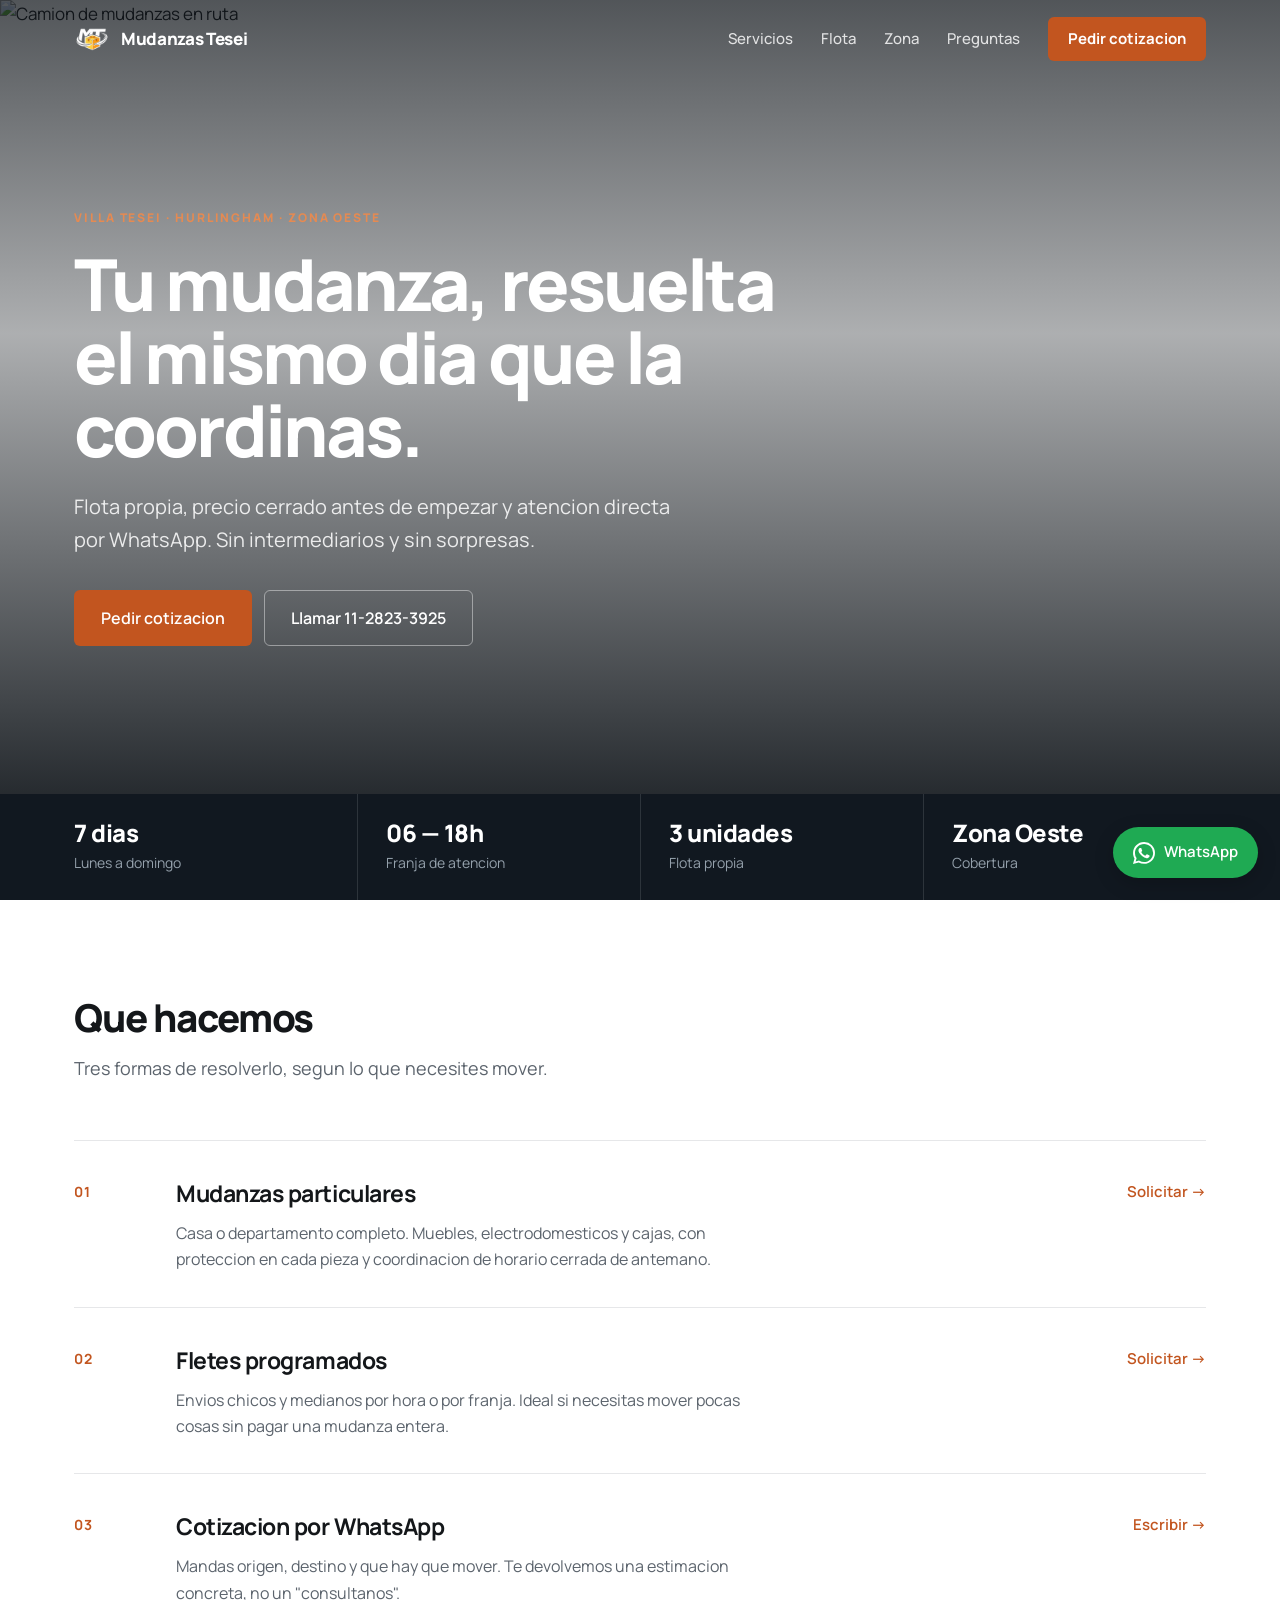
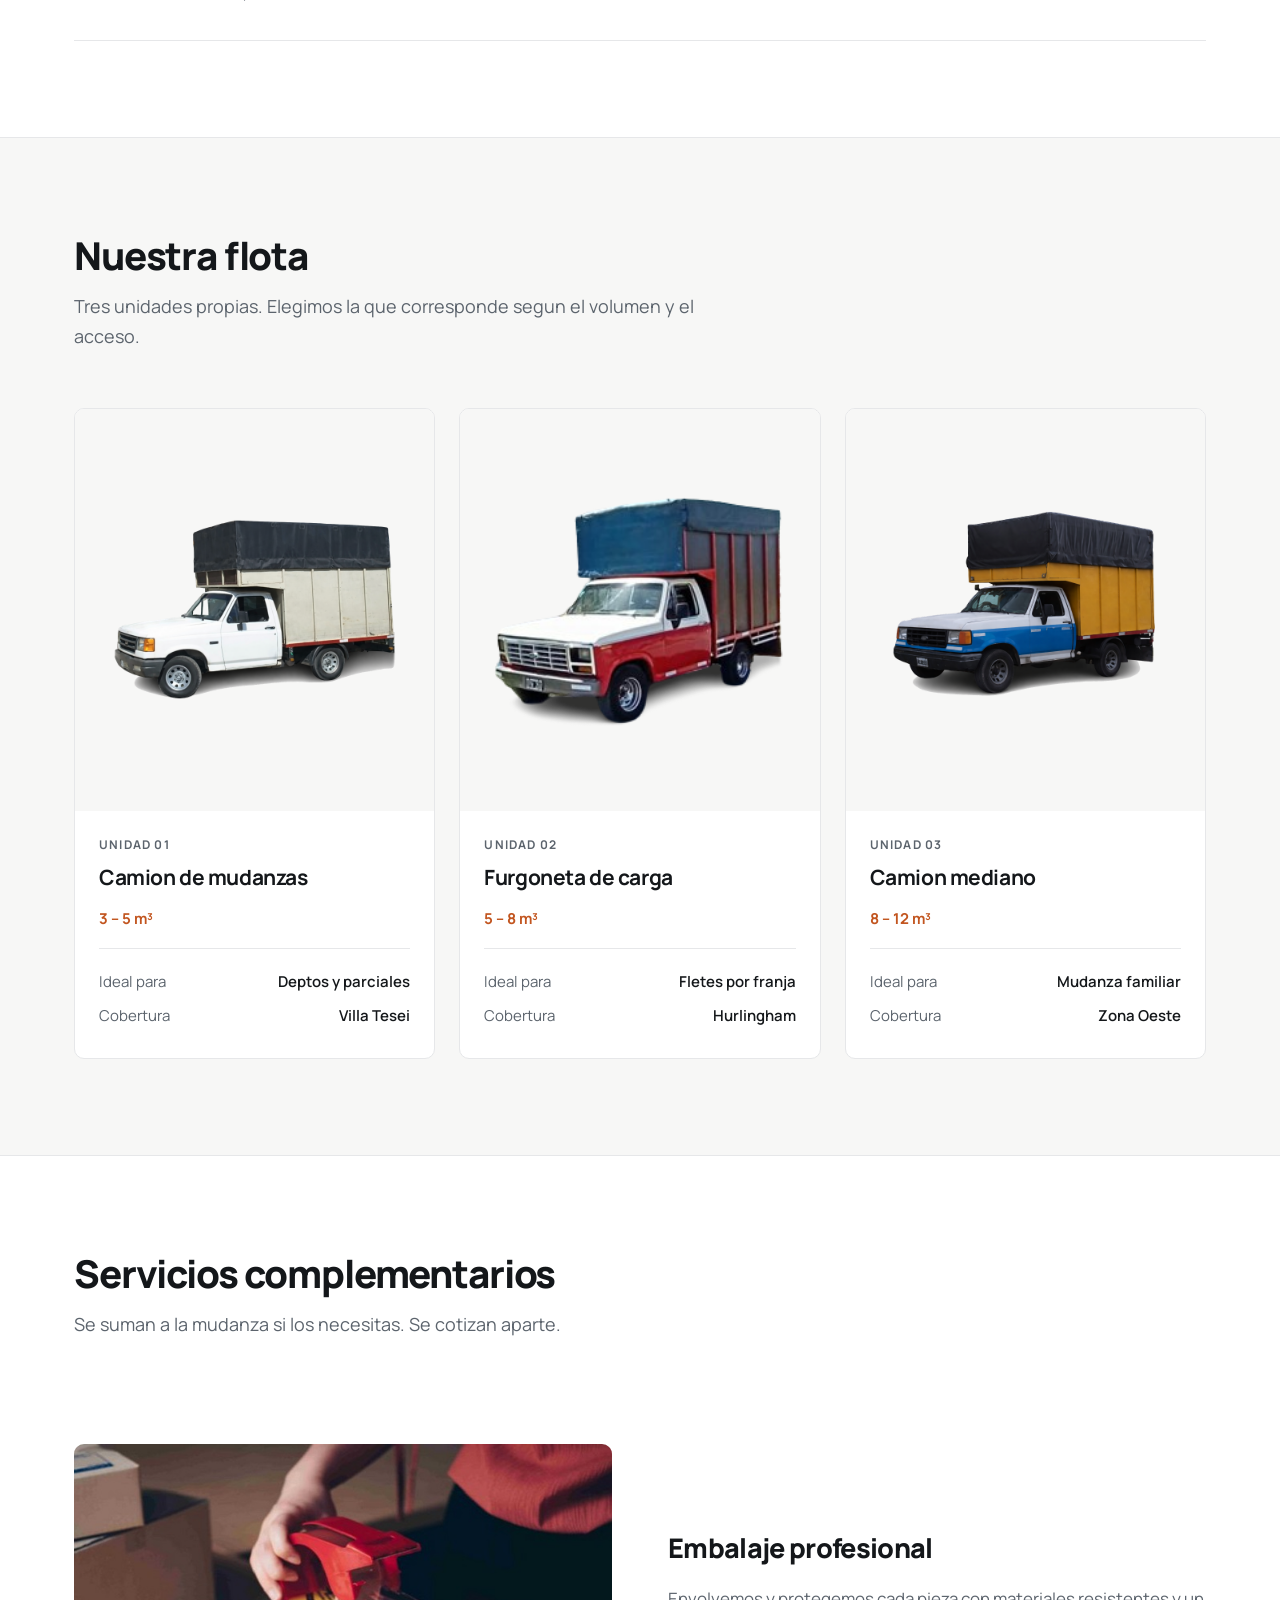
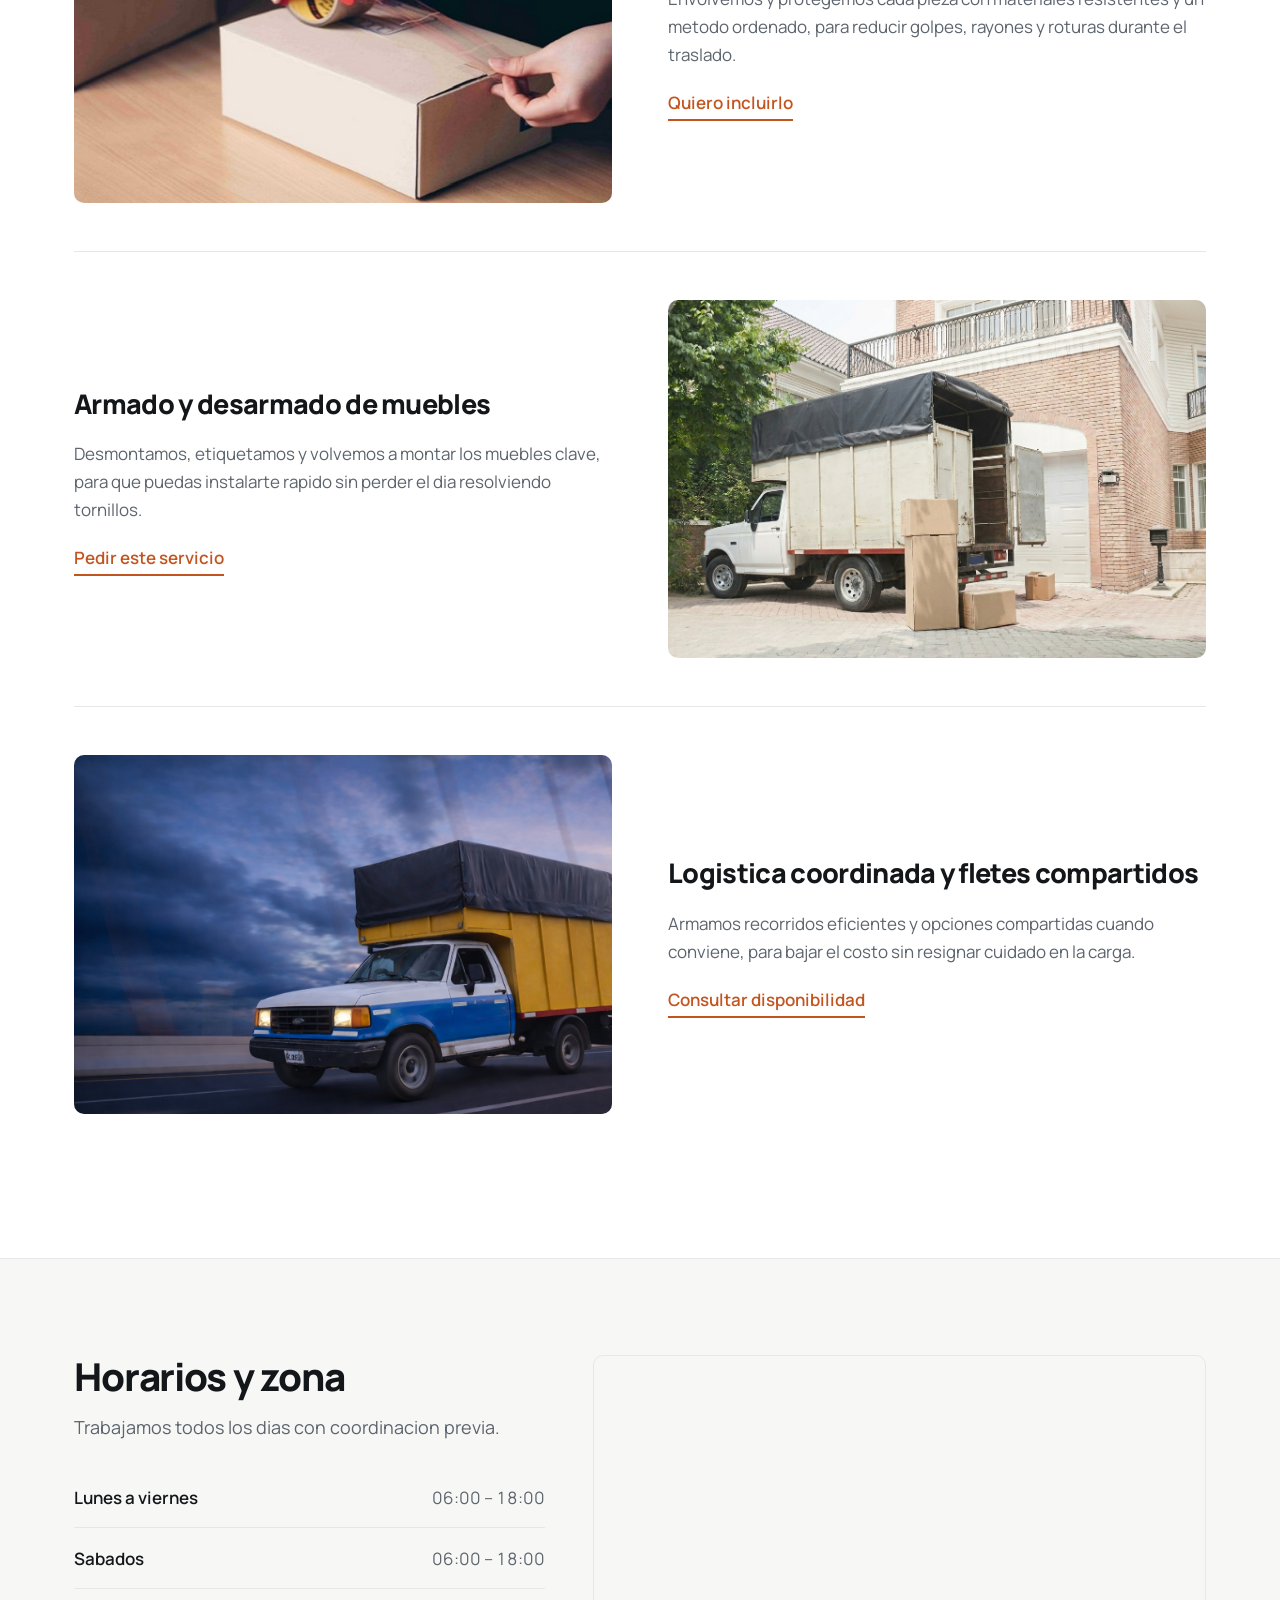
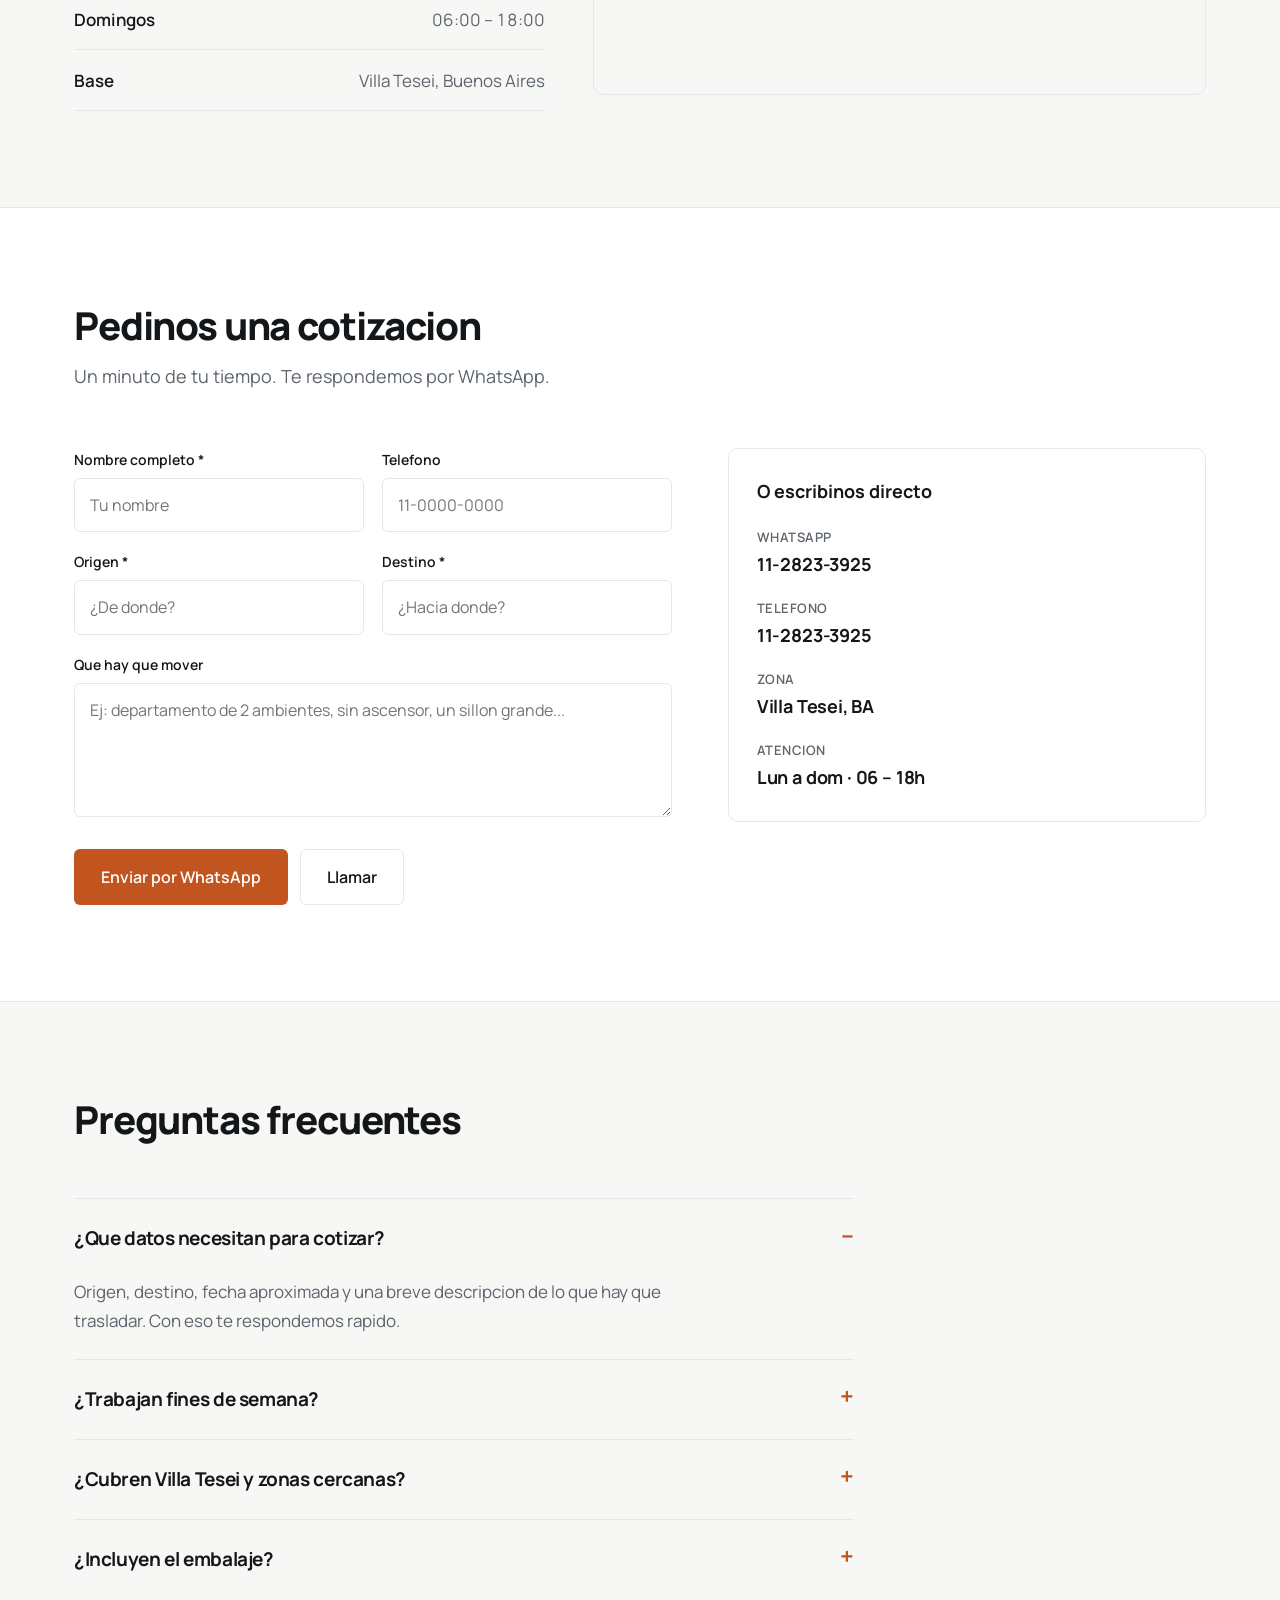
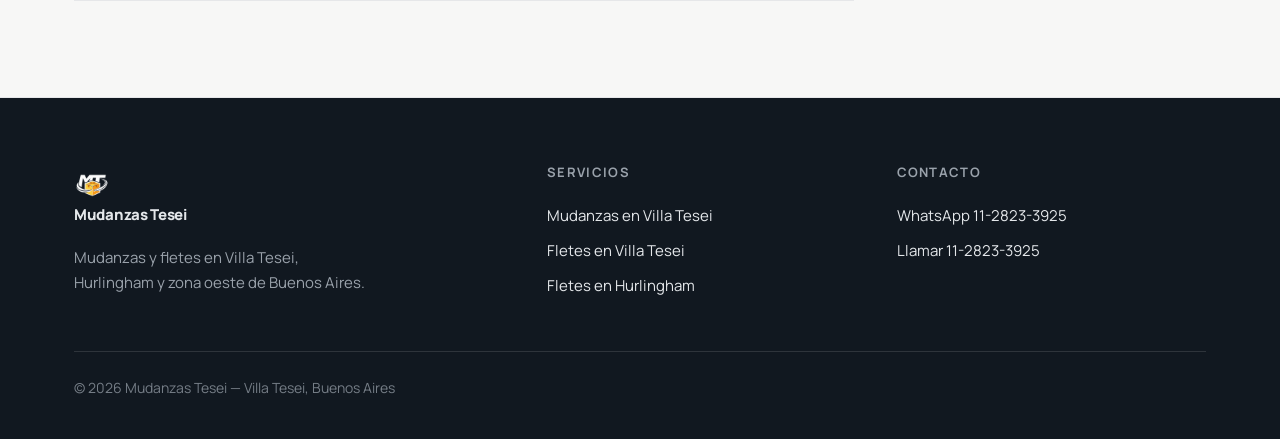
==== commit 28d80226: "Rediseno completo de la landing y las paginas internas Reemplaza el diseno anterior por un sistema u" ====
--- a/index.html
+++ b/index.html
@@ -5,32 +5,32 @@
     <meta name="viewport" content="width=device-width, initial-scale=1.0" />
     <meta
       name="description"
-      content="Mudanzas Tesei - Mudanzas y fletes en Villa Tesei. Atencion rapida por WhatsApp, flota propia y cobertura en Buenos Aires. Servicio profesional y seguro."
+      content="Mudanzas y fletes en Villa Tesei con cotizacion por WhatsApp en minutos. Flota propia, atencion de lunes a domingo y cobertura en zona oeste de Buenos Aires."
     />
     <link rel="canonical" href="https://www.mudanzastesei.com/" />
     <meta name="robots" content="index,follow,max-image-preview:large" />
     <meta property="og:type" content="website" />
     <meta property="og:locale" content="es_AR" />
     <meta property="og:site_name" content="Mudanzas Tesei" />
-    <meta property="og:title" content="Mudanzas Tesei | Mudanzas y Fletes | Villa Tesei" />
-    <meta property="og:description" content="Mudanzas y fletes en Villa Tesei con atencion rapida por WhatsApp. Flota propia y cobertura en Buenos Aires." />
+    <meta property="og:title" content="Mudanzas Tesei | Cotizacion por WhatsApp en Minutos" />
+    <meta property="og:description" content="Mudanzas y fletes en Villa Tesei con respuesta rapida, flota propia y cobertura en zona oeste." />
     <meta property="og:url" content="https://www.mudanzastesei.com/" />
     <meta property="og:image" content="https://www.mudanzastesei.com/assets/logo.png" />
     <meta name="twitter:card" content="summary_large_image" />
-    <meta name="twitter:title" content="Mudanzas Tesei | Mudanzas y Fletes | Villa Tesei" />
-    <meta name="twitter:description" content="Mudanzas y fletes en Villa Tesei con atencion rapida por WhatsApp." />
+    <meta name="twitter:title" content="Mudanzas Tesei | Cotizacion por WhatsApp en Minutos" />
+    <meta name="twitter:description" content="Mudanzas y fletes en Villa Tesei con respuesta rapida y atencion directa." />
     <meta name="twitter:image" content="https://www.mudanzastesei.com/assets/logo.png" />
-    <meta name="theme-color" content="#c26a35" />
+    <meta name="theme-color" content="#c2551f" />
     <link rel="icon" href="./favicon.ico" sizes="any" />
-    <link rel="icon" type="image/png" href="./favicon-96x96.png" sizes="96x96" />
+    <link rel="icon" type="image/png" href="./favicon-120x120.png" sizes="120x120" />
     <link rel="shortcut icon" href="./favicon.ico" />
     <link rel="apple-touch-icon" href="./apple-touch-icon.png" sizes="180x180" />
-    <title>Mudanzas Tesei | Mudanzas y Fletes | Villa Tesei</title>
+    <title>Mudanzas Tesei | Cotizacion por WhatsApp en Minutos</title>
     <link rel="preconnect" href="https://fonts.googleapis.com" />
     <link rel="preconnect" href="https://fonts.gstatic.com" crossorigin />
-    <link rel="preload" as="image" href="./assets/bg.jpg" />
+    <link rel="preload" as="image" href="./assets/2_.png" fetchpriority="high" />
     <link
-      href="https://fonts.googleapis.com/css2?family=Cormorant+Garamond:wght@500;600;700&family=Manrope:wght@400;500;600;700&display=swap"
+      href="https://fonts.googleapis.com/css2?family=Manrope:wght@400;500;600;700;800&display=swap"
       rel="stylesheet"
     />
     <script type="application/ld+json">
@@ -112,6 +112,26 @@
                   "@type": "Answer",
                   "text": "Si. Trabajamos en Villa Tesei, Hurlingham y zonas cercanas de Buenos Aires."
                 }
+              },
+              {
+                "@type": "Question",
+                "name": "¿Incluyen el embalaje?",
+                "acceptedAnswer": {
+                  "@type": "Answer",
+                  "text": "El embalaje se cotiza aparte. Podes contratarlo junto con la mudanza o resolverlo por tu cuenta."
+                }
+              }
+            ]
+          },
+          {
+            "@type": "BreadcrumbList",
+            "@id": "https://www.mudanzastesei.com/#breadcrumb",
+            "itemListElement": [
+              {
+                "@type": "ListItem",
+                "position": 1,
+                "name": "Inicio",
+                "item": "https://www.mudanzastesei.com/"
               }
             ]
           }
@@ -121,487 +141,320 @@
     <link rel="stylesheet" href="./styles.css" />
   </head>
   <body>
-    <header class="topbar glass-effect" id="inicio">
-      <a class="brand" href="#inicio" aria-label="Ir al inicio">
-        <img src="./assets/logo.png" alt="Logo Mudanzas Tesei" width="58" height="58" fetchpriority="low" decoding="async" />
-        <span class="logo-text">Mudanzas Tesei</span>
-      </a>
-
-      <button class="menu-toggle" id="menuToggle" aria-expanded="false" aria-controls="mainMenu" aria-label="Abrir menu">
-        <span class="hamburger"></span>
-      </button>
-
-      <nav class="menu" id="mainMenu">
-        <a href="#servicios" class="nav-link">Servicios</a>
-        <a href="#servicios-complementarios" class="nav-link">Complementarios</a>
-        <a href="#flota" class="nav-link">Flota</a>
-        <a href="#horarios" class="nav-link">Horarios</a>
-        <a href="#contacto" class="nav-link">Contacto</a>
-        <a href="tel:+5491128233925" class="nav-link phone-link">📞 11-2823-3925</a>
-      </nav>
+    <header class="topbar" id="inicio">
+      <div class="wrap topbar-inner">
+        <a class="brand" href="./index.html" aria-label="Ir al inicio">
+          <img class="logo-white" src="./assets/logo_white.png" alt="" width="36" height="36" decoding="async" />
+          <img class="logo-dark" src="./assets/logo.png" alt="" width="36" height="36" decoding="async" />
+          Mudanzas Tesei
+        </a>
+        <button class="menu-toggle" id="menuToggle" aria-expanded="false" aria-controls="mainMenu" aria-label="Abrir menu">
+          <span></span><span></span><span></span>
+        </button>
+        <nav class="nav" id="mainMenu">
+          <a href="#servicios">Servicios</a>
+          <a href="#flota">Flota</a>
+          <a href="#zona">Zona</a>
+          <a href="#faq">Preguntas</a>
+          <a class="cta" href="#contacto">Pedir cotizacion</a>
+        </nav>
+      </div>
     </header>
 
     <main>
-      <section class="hero">
-        <img
-          class="hero-media"
-          src="./assets/2_.png"
-          alt="Camion de mudanzas en servicio"
-          width="1920"
-          height="1080"
-          fetchpriority="high"
-          decoding="async"
-        />
-        <div class="hero-overlay"></div>
-        <div class="hero-content">
-          <div class="hero-badge fade-in">
-            <span class="badge-dot"></span>
-            <span>Villa Tesei, Buenos Aires</span>
-          </div>
-          <h1 class="slide-up">
-            Mudanzas y fletes con atencion rapida y trato directo
-          </h1>
-          <p class="hero-copy slide-up delay-1">
-            Coordinamos tu traslado de forma simple: nos escribis, cotizamos y resolvemos.
-            Servicio para hogares, oficinas y traslados puntuales.
-          </p>
-          <div class="hero-actions slide-up delay-2">
-            <a class="btn btn-primary btn-glow" href="#contacto">
-              <span>Pedir cotizacion</span>
-              <svg class="arrow-icon" width="20" height="20" viewBox="0 0 24 24" fill="none" stroke="currentColor" stroke-width="2">
-                <path d="M5 12h14M12 5l7 7-7 7"/>
-              </svg>
+      <div class="hero-block">
+        <section class="hero">
+          <div class="hero-bg">
+            <img src="./assets/2_.png" alt="Camion de mudanzas en ruta" width="1920" height="1080" fetchpriority="high" decoding="async" />
+          </div>
+          <div class="wrap hero-inner">
+            <span class="hero-eyebrow">Villa Tesei &middot; Hurlingham &middot; Zona Oeste</span>
+            <h1>Tu mudanza, resuelta el mismo dia que la coordinas.</h1>
+            <p>Flota propia, precio cerrado antes de empezar y atencion directa por WhatsApp. Sin intermediarios y sin sorpresas.</p>
+            <div class="actions">
+              <a class="btn btn-primary" href="#contacto">Pedir cotizacion</a>
+              <a class="btn btn-light" href="tel:+5491128233925">Llamar 11-2823-3925</a>
+            </div>
+          </div>
+        </section>
+
+        <div class="strip">
+          <div class="wrap strip-inner">
+            <div><strong>7 dias</strong><span>Lunes a domingo</span></div>
+            <div><strong>06 &mdash; 18h</strong><span>Franja de atencion</span></div>
+            <div><strong>3 unidades</strong><span>Flota propia</span></div>
+            <div><strong>Zona Oeste</strong><span>Cobertura</span></div>
+          </div>
+        </div>
+      </div>
+
+      <section id="servicios">
+        <div class="wrap">
+          <div class="head">
+            <h2>Que hacemos</h2>
+            <p>Tres formas de resolverlo, segun lo que necesites mover.</p>
+          </div>
+          <div class="svc-list">
+            <a class="svc" href="#contacto">
+              <span class="svc-num">01</span>
+              <div>
+                <h3>Mudanzas particulares</h3>
+                <p>Casa o departamento completo. Muebles, electrodomesticos y cajas, con proteccion en cada pieza y coordinacion de horario cerrada de antemano.</p>
+              </div>
+              <span class="svc-go">Solicitar &rarr;</span>
             </a>
-            <a class="btn btn-secondary" href="tel:+5491128233925">
-              <svg width="20" height="20" viewBox="0 0 24 24" fill="none" stroke="currentColor" stroke-width="2">
-                <path d="M22 16.92v3a2 2 0 0 1-2.18 2 19.79 19.79 0 0 1-8.63-3.07 19.5 19.5 0 0 1-6-6 19.79 19.79 0 0 1-3.07-8.67A2 2 0 0 1 4.11 2h3a2 2 0 0 1 2 1.72 12.84 12.84 0 0 0 .7 2.81 2 2 0 0 1-.45 2.11L8.09 9.91a16 16 0 0 0 6 6l1.27-1.27a2 2 0 0 1 2.11-.45 12.84 12.84 0 0 0 2.81.7A2 2 0 0 1 22 16.92z"/>
-              </svg>
-              Llamar ahora
+            <a class="svc" href="#contacto">
+              <span class="svc-num">02</span>
+              <div>
+                <h3>Fletes programados</h3>
+                <p>Envios chicos y medianos por hora o por franja. Ideal si necesitas mover pocas cosas sin pagar una mudanza entera.</p>
+              </div>
+              <span class="svc-go">Solicitar &rarr;</span>
             </a>
-          </div>
-          <div class="trust-badges slide-up delay-3">
-            <div class="trust-item">
-              <svg width="24" height="24" viewBox="0 0 24 24" fill="none" stroke="#c26a35" stroke-width="2">
-                <path d="M12 22s8-4 8-10V5l-8-3-8 3v7c0 6 8 10 8 10z"/>
-              </svg>
-              <span>100% Garantizado</span>
-            </div>
-            <div class="trust-item">
-              <svg width="24" height="24" viewBox="0 0 24 24" fill="none" stroke="#c26a35" stroke-width="2">
-                <path d="M22 11.08V12a10 10 0 1 1-5.93-9.14"/>
-                <polyline points="22 4 12 14.01 9 11.01"/>
-              </svg>
-              <span>Servicio Puntual</span>
-            </div>
-            <div class="trust-item">
-              <svg width="24" height="24" viewBox="0 0 24 24" fill="none" stroke="#c26a35" stroke-width="2">
-                <path d="M17 21v-2a4 4 0 0 0-4-4H5a4 4 0 0 0-4 4v2"/>
-                <circle cx="9" cy="7" r="4"/>
-                <path d="M23 21v-2a4 4 0 0 0-3-3.87"/>
-                <path d="M16 3.13a4 4 0 0 1 0 7.75"/>
-              </svg>
-              <span>Equipo Profesional</span>
-            </div>
-          </div>
-        </div>
-      </section>
-
-      <section class="section" id="servicios">
-        <div class="section-header">
-          <div class="section-decoration"></div>
-          <div class="section-content">
-            <span class="kicker fade-in">¿Qué hacemos?</span>
-            <h2 class="slide-up">Servicio claro, sin vueltas</h2>
-          </div>
-        </div>
-        <div class="cards-container">
-          <article class="card card-hover fade-in">
-            <div class="card-icon">
-              <svg width="48" height="48" viewBox="0 0 24 24" fill="none" stroke="#c26a35" stroke-width="1.5">
-                <rect x="2" y="3" width="20" height="14" rx="2" ry="2"/>
-                <line x1="8" y1="21" x2="16" y2="21"/>
-                <line x1="12" y1="17" x2="12" y2="21"/>
-              </svg>
-            </div>
-            <h3>Mudanzas particulares</h3>
-            <p>Traslado de muebles, electrodomésticos y cajas con cuidado y puntualidad. Manejamos todo tipo de cargas con protección especial.</p>
-            <a href="#contacto" class="card-link">Solicitar &rarr;</a>
-          </article>
-          <article class="card card-hover fade-in delay-1">
-            <div class="card-icon">
-              <svg width="48" height="48" viewBox="0 0 24 24" fill="none" stroke="#c26a35" stroke-width="1.5">
-                <rect x="1" y="3" width="15" height="13"/>
-                <polygon points="16 8 20 8 23 11 23 16 16 16 16 8"/>
-                <circle cx="5.5" cy="18.5" r="2.5"/>
-                <circle cx="18.5" cy="18.5" r="2.5"/>
-              </svg>
-            </div>
-            <h3>Fletes programados</h3>
-            <p>Coordinación por hora o franja para envíos chicos y medianos. Servicio flexible que se adapta a tu horario.</p>
-            <a href="#contacto" class="card-link">Solicitar &rarr;</a>
-          </article>
-          <article class="card card-hover fade-in delay-2">
-            <div class="card-icon">
-              <svg width="48" height="48" viewBox="0 0 24 24" fill="none" stroke="#c26a35" stroke-width="1.5">
-                <path d="M21 11.5a8.38 8.38 0 0 1-.9 3.8 8.5 8.5 0 0 1-7.6 4.7 8.38 8.38 0 0 1-3.8-.9L3 21l1.9-5.7a8.38 8.38 0 0 1-.9-3.8 8.5 8.5 0 0 1 4.7-7.6 8.38 8.38 0 0 1 3.8-.9h.5a8.48 8.48 0 0 1 8 8v.5z"/>
-              </svg>
-            </div>
-            <h3>Atención por WhatsApp</h3>
-            <p>Pasanos origen y destino, y te respondemos con una estimación rápida. Servicio de chat directo y confiable.</p>
-            <a href="https://wa.me/5491128233925" class="card-link">Contactar &rarr;</a>
-          </article>
-        </div>
-      </section>
-
-      <section class="section" id="servicios-complementarios">
-        <div class="section-header">
-          <div class="section-decoration"></div>
-          <div class="section-content">
-            <span class="kicker fade-in">Servicios complementarios</span>
-            <h2 class="slide-up">Sumamos soluciones para que tu mudanza sea mas simple</h2>
-          </div>
-        </div>
-        <div class="cards-container complement-grid">
-          <article class="card service-media-card fade-in">
-            <img src="./assets/3.jpg" alt="Embalaje profesional de cajas y objetos delicados" loading="lazy" width="900" height="520" decoding="async" />
-            <div class="service-media-content">
+            <a class="svc" href="https://wa.me/5491128233925" target="_blank" rel="noopener noreferrer">
+              <span class="svc-num">03</span>
+              <div>
+                <h3>Cotizacion por WhatsApp</h3>
+                <p>Mandas origen, destino y que hay que mover. Te devolvemos una estimacion concreta, no un "consultanos".</p>
+              </div>
+              <span class="svc-go">Escribir &rarr;</span>
+            </a>
+          </div>
+        </div>
+      </section>
+
+      <section class="alt" id="flota">
+        <div class="wrap">
+          <div class="head">
+            <h2>Nuestra flota</h2>
+            <p>Tres unidades propias. Elegimos la que corresponde segun el volumen y el acceso.</p>
+          </div>
+          <div class="fleet">
+            <article class="unit">
+              <div class="unit-photo">
+                <img src="./assets/image1.png" alt="Camion de mudanzas" loading="lazy" width="600" height="350" decoding="async" />
+              </div>
+              <div class="unit-body">
+                <span class="unit-tag">Unidad 01</span>
+                <h3>Camion de mudanzas</h3>
+                <span class="unit-vol">3 &ndash; 5 m&sup3;</span>
+                <dl>
+                  <div><dt>Ideal para</dt><dd>Deptos y parciales</dd></div>
+                  <div><dt>Cobertura</dt><dd>Villa Tesei</dd></div>
+                </dl>
+              </div>
+            </article>
+            <article class="unit">
+              <div class="unit-photo">
+                <img src="./assets/image2.png" alt="Furgoneta de carga" loading="lazy" width="600" height="350" decoding="async" />
+              </div>
+              <div class="unit-body">
+                <span class="unit-tag">Unidad 02</span>
+                <h3>Furgoneta de carga</h3>
+                <span class="unit-vol">5 &ndash; 8 m&sup3;</span>
+                <dl>
+                  <div><dt>Ideal para</dt><dd>Fletes por franja</dd></div>
+                  <div><dt>Cobertura</dt><dd>Hurlingham</dd></div>
+                </dl>
+              </div>
+            </article>
+            <article class="unit">
+              <div class="unit-photo">
+                <img src="./assets/image3.png" alt="Camion mediano" loading="lazy" width="600" height="350" decoding="async" />
+              </div>
+              <div class="unit-body">
+                <span class="unit-tag">Unidad 03</span>
+                <h3>Camion mediano</h3>
+                <span class="unit-vol">8 &ndash; 12 m&sup3;</span>
+                <dl>
+                  <div><dt>Ideal para</dt><dd>Mudanza familiar</dd></div>
+                  <div><dt>Cobertura</dt><dd>Zona Oeste</dd></div>
+                </dl>
+              </div>
+            </article>
+          </div>
+        </div>
+      </section>
+
+      <section id="servicios-complementarios">
+        <div class="wrap">
+          <div class="head">
+            <h2>Servicios complementarios</h2>
+            <p>Se suman a la mudanza si los necesitas. Se cotizan aparte.</p>
+          </div>
+
+          <div class="row">
+            <div>
               <h3>Embalaje profesional</h3>
-              <p>Envolvemos y protegemos cada pieza con materiales resistentes y una metodologia ordenada para reducir golpes, rayones y roturas durante el traslado.</p>
-              <a href="#contacto" class="card-link">Quiero incluirlo &rarr;</a>
-            </div>
-          </article>
-
-          <article class="card service-media-card fade-in delay-1">
-            <img src="./assets/1.png" alt="Camioneta de mudanza con carga acomodada" loading="lazy" width="900" height="520" decoding="async" />
-            <div class="service-media-content">
+              <p>Envolvemos y protegemos cada pieza con materiales resistentes y un metodo ordenado, para reducir golpes, rayones y roturas durante el traslado.</p>
+              <a class="link" href="#contacto">Quiero incluirlo</a>
+            </div>
+            <div class="row-photo">
+              <img src="./assets/3.jpg" alt="Embalaje profesional de cajas y objetos delicados" loading="lazy" width="900" height="600" decoding="async" />
+            </div>
+          </div>
+
+          <div class="row">
+            <div>
               <h3>Armado y desarmado de muebles</h3>
-              <p>Desmontamos, etiquetamos y volvemos a montar muebles clave para que todo llegue en condiciones y puedas instalarte rapido sin perder tiempo.</p>
-              <a href="#contacto" class="card-link">Pedir este servicio &rarr;</a>
-            </div>
-          </article>
-
-          <article class="card service-media-card fade-in delay-2">
-            <img src="./assets/2.png" alt="Camioneta de carga circulando por ruta" loading="lazy" width="900" height="520" decoding="async" />
-            <div class="service-media-content">
+              <p>Desmontamos, etiquetamos y volvemos a montar los muebles clave, para que puedas instalarte rapido sin perder el dia resolviendo tornillos.</p>
+              <a class="link" href="#contacto">Pedir este servicio</a>
+            </div>
+            <div class="row-photo">
+              <img src="./assets/1.png" alt="Camioneta de mudanza con carga acomodada" loading="lazy" width="900" height="600" decoding="async" />
+            </div>
+          </div>
+
+          <div class="row">
+            <div>
               <h3>Logistica coordinada y fletes compartidos</h3>
-              <p>Armamos recorridos eficientes y opciones compartidas cuando conviene, para optimizar tiempos y costos sin resignar cuidado en la carga.</p>
-              <a href="#contacto" class="card-link">Consultar disponibilidad &rarr;</a>
-            </div>
-          </article>
-        </div>
-      </section>
-
-      <section class="section section-soft" id="flota">
-        <div class="section-split">
-          <div class="section-left">
-            <div class="section-decoration"></div>
-            <div class="section-content">
-              <span class="kicker fade-in">Nuestra flota</span>
-              <h2 class="slide-up">Vehiculos listos para cada traslado</h2>
-              <p class="section-text slide-up delay-1">
-                Contamos con una flota variada adaptada a las necesidades de cada cliente. Desde movimientos domésticos hasta cargas comerciales, tenemos la unidad perfecta.
-              </p>
-            </div>
-          </div>
-          <div class="fleet-carousel">
-            <div class="carousel-viewport">
-              <div class="carousel-track">
-                <div class="carousel-slide">
-                  <div class="fleet-card">
-                    <div class="fleet-stage">
-                      <img src="./assets/image1.png" alt="Camión de mudanzas pequeño" loading="lazy" width="600" height="350" decoding="async" />
-                    </div>
-                    <div class="fleet-content">
-                      <span class="fleet-kicker">Unidad 01</span>
-                      <h3>Camión de mudanzas</h3>
-                      <p>Configuracion agil para traslados residenciales en la zona.</p>
-                      <ul class="fleet-specs">
-                        <li>Capacidad: 3-5 m³</li>
-                        <li>Ideal para: deptos y mudanzas parciales</li>
-                        <li>Cobertura: Villa Tesei y alrededores</li>
-                      </ul>
-                    </div>
-                  </div>
+              <p>Armamos recorridos eficientes y opciones compartidas cuando conviene, para bajar el costo sin resignar cuidado en la carga.</p>
+              <a class="link" href="#contacto">Consultar disponibilidad</a>
+            </div>
+            <div class="row-photo">
+              <img src="./assets/2.png" alt="Camioneta de carga circulando por ruta" loading="lazy" width="900" height="600" decoding="async" />
+            </div>
+          </div>
+        </div>
+      </section>
+
+      <section class="alt" id="zona">
+        <div class="wrap info">
+          <div>
+            <div class="head" style="margin-bottom:0">
+              <h2>Horarios y zona</h2>
+              <p>Trabajamos todos los dias con coordinacion previa.</p>
+            </div>
+            <div class="hours">
+              <div><strong>Lunes a viernes</strong><span>06:00 &ndash; 18:00</span></div>
+              <div><strong>Sabados</strong><span>06:00 &ndash; 18:00</span></div>
+              <div><strong>Domingos</strong><span>06:00 &ndash; 18:00</span></div>
+              <div><strong>Base</strong><span>Villa Tesei, Buenos Aires</span></div>
+            </div>
+          </div>
+          <div class="map">
+            <iframe
+              title="Ubicacion de Mudanzas Tesei"
+              src="https://www.google.com/maps?q=Villa+Tesei,+Buenos+Aires&output=embed"
+              loading="lazy"
+              referrerpolicy="no-referrer-when-downgrade"
+            ></iframe>
+          </div>
+        </div>
+      </section>
+
+      <section id="contacto">
+        <div class="wrap">
+          <div class="head">
+            <h2>Pedinos una cotizacion</h2>
+            <p>Un minuto de tu tiempo. Te respondemos por WhatsApp.</p>
+          </div>
+          <div class="contact">
+            <form id="quoteForm">
+              <div class="frow">
+                <div>
+                  <label for="name">Nombre completo *</label>
+                  <input type="text" id="name" name="name" required autocomplete="name" placeholder="Tu nombre" />
                 </div>
-                <div class="carousel-slide">
-                  <div class="fleet-card">
-                    <div class="fleet-stage">
-                      <img src="./assets/image2.png" alt="Furgoneta de carga" loading="lazy" width="600" height="350" decoding="async" />
-                    </div>
-                    <div class="fleet-content">
-                      <span class="fleet-kicker">Unidad 02</span>
-                      <h3>Furgoneta de carga</h3>
-                      <p>Versatil para entregas puntuales y recorridos de corta distancia.</p>
-                      <ul class="fleet-specs">
-                        <li>Capacidad: 5-8 m³</li>
-                        <li>Ideal para: fletes por franja horaria</li>
-                        <li>Cobertura: Hurlingham y Villa Tesei</li>
-                      </ul>
-                    </div>
-                  </div>
+                <div>
+                  <label for="phone">Telefono</label>
+                  <input type="tel" id="phone" name="phone" autocomplete="tel" placeholder="11-0000-0000" />
                 </div>
-                <div class="carousel-slide">
-                  <div class="fleet-card">
-                    <div class="fleet-stage">
-                      <img src="./assets/image3.png" alt="Camión mediano" loading="lazy" width="600" height="350" decoding="async" />
-                    </div>
-                    <div class="fleet-content">
-                      <span class="fleet-kicker">Unidad 03</span>
-                      <h3>Camión mediano</h3>
-                      <p>Balance ideal entre volumen y maniobrabilidad para hogares completos.</p>
-                      <ul class="fleet-specs">
-                        <li>Capacidad: 8-12 m³</li>
-                        <li>Ideal para: mudanzas familiares</li>
-                        <li>Cobertura: zona oeste de Buenos Aires</li>
-                      </ul>
-                    </div>
-                  </div>
+              </div>
+              <div class="frow">
+                <div>
+                  <label for="origin">Origen *</label>
+                  <input type="text" id="origin" name="origin" required placeholder="&iquest;De donde?" />
                 </div>
-              </div>
-            </div>
-            <div class="carousel-nav">
-              <button type="button" class="carousel-btn carousel-btn-prev" aria-label="Anterior">
-                <svg width="24" height="24" viewBox="0 0 24 24" fill="none" stroke="currentColor" stroke-width="2">
-                  <path d="M15 18l-6-6 6-6"/>
-                </svg>
-              </button>
-              <div class="carousel-dots">
-                <button type="button" class="carousel-dot" aria-label="Camión de mudanzas" data-index="0">
-                  <span class="dot-name">Mudanzas</span>
-                  <span class="dot-meta">3-5 m³</span>
-                </button>
-                <button type="button" class="carousel-dot" aria-label="Furgoneta de carga" data-index="1">
-                  <span class="dot-name">Furgoneta</span>
-                  <span class="dot-meta">5-8 m³</span>
-                </button>
-                <button type="button" class="carousel-dot" aria-label="Camión mediano" data-index="2">
-                  <span class="dot-name">Mediano</span>
-                  <span class="dot-meta">8-12 m³</span>
-                </button>
-              </div>
-              <button type="button" class="carousel-btn carousel-btn-next" aria-label="Siguiente">
-                <svg width="24" height="24" viewBox="0 0 24 24" fill="none" stroke="currentColor" stroke-width="2">
-                  <path d="M9 18l6-6-6-6"/>
-                </svg>
-              </button>
-            </div>
-          </div>
-        </div>
-      </section>
-
-      <section class="section split" id="horarios">
-        <div class="panel">
-          <div class="panel-icon">
-            <svg width="32" height="32" viewBox="0 0 24 24" fill="none" stroke="currentColor" stroke-width="2.2" stroke-linecap="round" stroke-linejoin="round">
-              <circle cx="12" cy="12" r="10"/>
-              <polyline points="12 6 12 12 16 14"/>
-            </svg>
-          </div>
-          <div class="panel-content">
-            <span class="kicker fade-in">Disponibilidad</span>
-            <h2 class="slide-up">Horarios de atención</h2>
-            <ul class="schedule">
-              <li class="schedule-item slide-up delay-1">
-                <div class="schedule-icon">
-                  <svg width="20" height="20" viewBox="0 0 24 24" fill="none" stroke="currentColor" stroke-width="2" stroke-linecap="round" stroke-linejoin="round">
-                    <rect x="3" y="4" width="18" height="18" rx="2" ry="2"/>
-                    <line x1="16" y1="2" x2="16" y2="6"/>
-                    <line x1="8" y1="2" x2="8" y2="6"/>
-                    <line x1="3" y1="10" x2="21" y2="10"/>
-                  </svg>
+                <div>
+                  <label for="destination">Destino *</label>
+                  <input type="text" id="destination" name="destination" required placeholder="&iquest;Hacia donde?" />
                 </div>
-                <div class="schedule-info">
-                  <strong>Lunes a Viernes</strong>
-                  <span>06:00 - 18:00</span>
-                </div>
-              </li>
-              <li class="schedule-item slide-up delay-2">
-                <div class="schedule-icon">
-                  <svg width="20" height="20" viewBox="0 0 24 24" fill="none" stroke="currentColor" stroke-width="2" stroke-linecap="round" stroke-linejoin="round">
-                    <circle cx="12" cy="12" r="10"/>
-                    <polyline points="12 6 12 12 16 14"/>
-                  </svg>
-                </div>
-                <div class="schedule-info">
-                  <strong>Sábado y Domingo</strong>
-                  <span>06:00 - 18:00</span>
-                </div>
-              </li>
-            </ul>
-            <p class="location slide-up delay-3">
-              📍 Villa Tesei, Provincia de Buenos Aires
-            </p>
-          </div>
-        </div>
-
-        <div class="panel map-panel">
-          <div class="panel-icon">
-            <svg width="32" height="32" viewBox="0 0 24 24" fill="none" stroke="currentColor" stroke-width="2.2" stroke-linecap="round" stroke-linejoin="round">
-              <path d="M21 10c0 7-9 13-9 13s-9-6-9-13a9 9 0 0 1 18 0z"/>
-              <circle cx="12" cy="10" r="3"/>
-            </svg>
-          </div>
-          <div class="panel-content">
-            <span class="kicker fade-in">Ubicación</span>
-            <h2 class="slide-up">Donde estamos</h2>
-            <div class="map-wrapper">
-              <iframe
-                title="Ubicacion de Mudanzas Tesei"
-                src="https://www.google.com/maps?q=Villa+Tesei,+Buenos+Aires&output=embed"
-                loading="lazy"
-                referrerpolicy="no-referrer-when-downgrade"
-              ></iframe>
-            </div>
-            <a class="text-link" href="https://maps.google.com/?q=Villa+Tesei,+Buenos+Aires" target="_blank" rel="noopener noreferrer">
-              📍 Abrir en Google Maps
-            </a>
-          </div>
-        </div>
-      </section>
-
-      <section class="section" id="contacto">
-        <div class="contact-wrapper">
-          <div class="contact-header">
-            <div class="contact-decoration"></div>
-            <div class="contact-content">
-              <span class="kicker fade-in">Contacto</span>
-              <h2 class="slide-up">Pedinos una cotizacion en 1 minuto</h2>
-            </div>
-          </div>
-
-          <div class="contact-container">
-            <form class="contact-form" id="quoteForm">
-              <div class="form-row">
-                <div class="form-group fade-in">
-                  <label for="name">Nombre completo *</label>
-                  <input type="text" id="name" name="name" required placeholder="Tu nombre" />
-                </div>
-                <div class="form-group fade-in delay-1">
-                  <label for="phone">Teléfono</label>
-                  <input type="tel" id="phone" name="phone" placeholder="Tu teléfono" />
-                </div>
-              </div>
-              <div class="form-row">
-                <div class="form-group fade-in delay-2">
-                  <label for="origin">Origen *</label>
-                  <input type="text" id="origin" name="origin" required placeholder="¿De dónde?" />
-                </div>
-                <div class="form-group fade-in delay-3">
-                  <label for="destination">Destino *</label>
-                  <input type="text" id="destination" name="destination" required placeholder="¿Hacia dónde?" />
-                </div>
-              </div>
-              <div class="form-group fade-in">
-                <label for="details">Detalles adicionales</label>
-                <textarea id="details" name="details" rows="3" placeholder="Cuéntanos más sobre tu traslado..."></textarea>
-              </div>
-              <div class="form-actions fade-in">
-                <button type="submit" class="btn btn-primary btn-glow">
-                  <svg width="20" height="20" viewBox="0 0 24 24" fill="none" stroke="currentColor" stroke-width="2">
-                    <path d="M22 16.92v3a2 2 0 0 1-2.18 2 19.79 19.79 0 0 1-8.63-3.07 19.5 19.5 0 0 1-6-6 19.79 19.79 0 0 1-3.07-8.67A2 2 0 0 1 4.11 2h3a2 2 0 0 1 2 1.72 12.84 12.84 0 0 0 .7 2.81 2 2 0 0 1-.45 2.11L8.09 9.91a16 16 0 0 0 6 6l1.27-1.27a2 2 0 0 1 2.11-.45 12.84 12.84 0 0 0 2.81.7A2 2 0 0 1 22 16.92z"/>
-                  </svg>
-                  <span>Enviar por WhatsApp</span>
-                </button>
-                <a class="btn btn-secondary" href="tel:+5491128233925">
-                  <svg width="20" height="20" viewBox="0 0 24 24" fill="none" stroke="currentColor" stroke-width="2" stroke-linecap="round" stroke-linejoin="round" aria-hidden="true">
-                    <path d="M22 16.92v3a2 2 0 0 1-2.18 2 19.79 19.79 0 0 1-8.63-3.07 19.5 19.5 0 0 1-6-6 19.79 19.79 0 0 1-3.07-8.67A2 2 0 0 1 4.11 2h3a2 2 0 0 1 2 1.72 12.84 12.84 0 0 0 .7 2.81 2 2 0 0 1-.45 2.11L8.09 9.91a16 16 0 0 0 6 6l1.27-1.27a2 2 0 0 1 2.11-.45 12.84 12.84 0 0 0 2.81.7A2 2 0 0 1 22 16.92z"/>
-                  </svg>
-                  <span>Llamar 11-2823-3925</span>
-                </a>
+              </div>
+              <div>
+                <label for="details">Que hay que mover</label>
+                <textarea id="details" name="details" rows="4" placeholder="Ej: departamento de 2 ambientes, sin ascensor, un sillon grande..."></textarea>
+              </div>
+              <div class="actions" style="margin-top:6px">
+                <button class="btn btn-primary" type="submit">Enviar por WhatsApp</button>
+                <a class="btn btn-ghost" href="tel:+5491128233925">Llamar</a>
               </div>
             </form>
 
-            <div class="contact-info fade-in delay-2">
-              <div class="info-card">
-                <div class="info-icon">
-                  <svg width="22" height="22" viewBox="0 0 24 24" fill="none" stroke="currentColor" stroke-width="2" stroke-linecap="round" stroke-linejoin="round">
-                    <path d="M21 11.5A8.5 8.5 0 0 1 8.9 19.3L3 21l1.7-5.9A8.5 8.5 0 1 1 21 11.5z"/>
-                  </svg>
-                </div>
-                <div class="info-content">
-                  <h4>WhatsApp</h4>
-                  <p>11-2823-3925</p>
-                </div>
-              </div>
-              <div class="info-card fade-in delay-1">
-                <div class="info-icon">
-                  <svg width="22" height="22" viewBox="0 0 24 24" fill="none" stroke="currentColor" stroke-width="2" stroke-linecap="round" stroke-linejoin="round">
-                    <path d="M22 16.92v3a2 2 0 0 1-2.18 2 19.79 19.79 0 0 1-8.63-3.07 19.5 19.5 0 0 1-6-6 19.79 19.79 0 0 1-3.07-8.67A2 2 0 0 1 4.11 2h3a2 2 0 0 1 2 1.72 12.84 12.84 0 0 0 .7 2.81 2 2 0 0 1-.45 2.11L8.09 9.91a16 16 0 0 0 6 6l1.27-1.27a2 2 0 0 1 2.11-.45 12.84 12.84 0 0 0 2.81.7A2 2 0 0 1 22 16.92z"/>
-                  </svg>
-                </div>
-                <div class="info-content">
-                  <h4>Local</h4>
-                  <p>11-2823-3925</p>
-                </div>
-              </div>
-              <div class="info-card fade-in delay-2">
-                <div class="info-icon">
-                  <svg width="22" height="22" viewBox="0 0 24 24" fill="none" stroke="currentColor" stroke-width="2" stroke-linecap="round" stroke-linejoin="round">
-                    <path d="M21 10c0 7-9 13-9 13s-9-6-9-13a9 9 0 0 1 18 0z"/>
-                    <circle cx="12" cy="10" r="3"/>
-                  </svg>
-                </div>
-                <div class="info-content">
-                  <h4>Zona</h4>
-                  <p>Villa Tesei, BA</p>
-                </div>
-              </div>
-            </div>
-          </div>
-        </div>
-      </section>
-
-      <section class="section" id="faq">
-        <div class="section-header">
-          <div class="section-decoration"></div>
-          <div class="section-content">
-            <span class="kicker fade-in">Preguntas frecuentes</span>
-            <h2 class="slide-up">Respuestas rapidas antes de pedir cotizacion</h2>
-          </div>
-        </div>
-        <div class="cards-container faq-grid">
-          <article class="card fade-in">
-            <h3>¿Qué datos necesitan para cotizar?</h3>
-            <p>Origen, destino, fecha aproximada y una breve descripcion de lo que hay que trasladar. Con eso te respondemos rapido.</p>
-          </article>
-          <article class="card fade-in delay-1">
-            <h3>¿Trabajan fines de semana?</h3>
-            <p>Si. Atendemos de lunes a domingo de 06:00 a 18:00 con coordinacion previa por WhatsApp o telefono.</p>
-          </article>
-          <article class="card fade-in delay-2">
-            <h3>¿Cubren Villa Tesei y zonas cercanas?</h3>
-            <p>Si. Realizamos mudanzas y fletes en Villa Tesei, Hurlingham y distintos puntos de Buenos Aires.</p>
-          </article>
+            <aside class="side">
+              <h3>O escribinos directo</h3>
+              <dl>
+                <div><dt>WhatsApp</dt><dd>11-2823-3925</dd></div>
+                <div><dt>Telefono</dt><dd>11-2823-3925</dd></div>
+                <div><dt>Zona</dt><dd>Villa Tesei, BA</dd></div>
+                <div><dt>Atencion</dt><dd>Lun a dom &middot; 06 &ndash; 18h</dd></div>
+              </dl>
+            </aside>
+          </div>
+        </div>
+      </section>
+
+      <section class="alt" id="faq">
+        <div class="wrap">
+          <div class="head"><h2>Preguntas frecuentes</h2></div>
+          <div class="faq">
+            <details open>
+              <summary>&iquest;Que datos necesitan para cotizar?</summary>
+              <p>Origen, destino, fecha aproximada y una breve descripcion de lo que hay que trasladar. Con eso te respondemos rapido.</p>
+            </details>
+            <details>
+              <summary>&iquest;Trabajan fines de semana?</summary>
+              <p>Si. Atendemos de lunes a domingo de 06:00 a 18:00, con coordinacion previa por WhatsApp o telefono.</p>
+            </details>
+            <details>
+              <summary>&iquest;Cubren Villa Tesei y zonas cercanas?</summary>
+              <p>Si. Trabajamos en Villa Tesei, Hurlingham y distintos puntos de la zona oeste de Buenos Aires.</p>
+            </details>
+            <details>
+              <summary>&iquest;Incluyen el embalaje?</summary>
+              <p>Se cotiza aparte. Podes contratarlo junto con la mudanza o resolverlo por tu cuenta, como prefieras.</p>
+            </details>
+          </div>
         </div>
       </section>
     </main>
 
     <a
-      class="whatsapp-float"
+      class="wa"
       href="https://wa.me/5491128233925?text=Hola%20Mudanzas%20Tesei%2C%20quiero%20pedir%20una%20cotizacion."
       target="_blank"
       rel="noopener noreferrer"
-      aria-label="Abrir WhatsApp para pedir cotizacion"
+      aria-label="Escribinos por WhatsApp"
     >
       <svg width="22" height="22" viewBox="0 0 24 24" fill="none" aria-hidden="true">
         <path fill="currentColor" d="M20.52 3.48A11.86 11.86 0 0 0 12.02 0C5.42 0 .05 5.37.05 11.97c0 2.11.55 4.17 1.59 5.98L0 24l6.21-1.63a11.95 11.95 0 0 0 5.81 1.49h.01c6.6 0 11.97-5.37 11.97-11.97 0-3.2-1.25-6.2-3.48-8.41Zm-8.5 18.36h-.01a9.9 9.9 0 0 1-5.05-1.39l-.36-.21-3.69.97.99-3.6-.23-.37a9.92 9.92 0 0 1-1.52-5.27c0-5.47 4.45-9.92 9.92-9.92 2.65 0 5.13 1.03 7 2.9a9.84 9.84 0 0 1 2.9 7c0 5.47-4.45 9.92-9.92 9.92Zm5.44-7.43c-.3-.15-1.77-.87-2.04-.97-.27-.1-.47-.15-.67.15-.2.3-.77.97-.95 1.17-.17.2-.35.22-.65.07-.3-.15-1.25-.46-2.38-1.47a8.94 8.94 0 0 1-1.65-2.05c-.17-.3-.02-.46.13-.6.13-.13.3-.35.45-.52.15-.17.2-.3.3-.5.1-.2.05-.37-.02-.52-.08-.15-.67-1.62-.92-2.22-.24-.58-.48-.5-.67-.5h-.57c-.2 0-.52.08-.8.37-.27.3-1.05 1.02-1.05 2.48 0 1.47 1.08 2.88 1.23 3.08.15.2 2.1 3.21 5.08 4.49.71.31 1.26.49 1.69.63.71.23 1.36.2 1.88.12.57-.09 1.77-.72 2.02-1.42.25-.7.25-1.3.17-1.42-.07-.12-.27-.2-.57-.35Z"/>
       </svg>
-      <span>WhatsApp</span>
+      <span class="wa-label">WhatsApp</span>
     </a>
 
-    <footer class="footer">
-      <div class="footer-content">
-        <div class="footer-brand">
-          <img src="./assets/logo.png" alt="Logo Mudanzas Tesei" width="40" height="40" loading="lazy" decoding="async" />
-          <span>Mudanzas Tesei</span>
-        </div>
-        <p><a class="footer-link" href="./mudanzas-villa-tesei.html">Mudanzas en Villa Tesei</a></p>
-        <p><a class="footer-link" href="./fletes-villa-tesei.html">Fletes en Villa Tesei</a></p>
-        <p><a class="footer-link" href="./fletes-hurlingham-villa-tesei.html">Fletes en Hurlingham y Villa Tesei</a></p>
-        <p>© <span id="year"></span> - Mudanzas y fletes profesionales en Villa Tesei</p>
-      </div>
-      <div class="footer-decorations">
-        <div class="footer-line"></div>
+    <footer>
+      <div class="wrap">
+        <div class="foot">
+          <div>
+            <a class="brand" href="./index.html">
+              <img src="./assets/logo_white.png" alt="" width="36" height="36" loading="lazy" decoding="async" />
+              Mudanzas Tesei
+            </a>
+            <p>Mudanzas y fletes en Villa Tesei, Hurlingham y zona oeste de Buenos Aires.</p>
+          </div>
+          <div>
+            <h4>Servicios</h4>
+            <a href="./mudanzas-villa-tesei.html">Mudanzas en Villa Tesei</a>
+            <a href="./fletes-villa-tesei.html">Fletes en Villa Tesei</a>
+            <a href="./fletes-hurlingham-villa-tesei.html">Fletes en Hurlingham</a>
+          </div>
+          <div>
+            <h4>Contacto</h4>
+            <a href="https://wa.me/5491128233925" target="_blank" rel="noopener noreferrer">WhatsApp 11-2823-3925</a>
+            <a href="tel:+5491128233925">Llamar 11-2823-3925</a>
+          </div>
+        </div>
+        <div class="legal">&copy; <span id="year"></span> Mudanzas Tesei &mdash; Villa Tesei, Buenos Aires</div>
       </div>
     </footer>
 
--- a/styles.css
+++ b/styles.css
@@ -1,1833 +1,366 @@
+/* ==========================================================================
+   Mudanzas Tesei — sistema de estilos
+   Una sola tipografia (Manrope), fondo blanco y naranja solo como acento.
+   Orden: tokens > base > navbar > hero > secciones > componentes > footer > responsive
+   ========================================================================== */
+
 :root {
-  --bg: #f5f1e8;
-  --surface: #fffdf8;
-  --text: #181512;
-  --text-light: #7a7065;
-  --muted: #5b544b;
-  --line: #ddd4c7;
-  --brand: #c26a35;
-  --brand-deep: #8f4d24;
-  --brand-light: #e58e6b;
-  --hero-shadow: rgba(9, 8, 7, 0.5);
-  --radius: 18px;
-  --shadow-sm: 0 2px 8px rgba(0,0,0,0.08);
-  --shadow-md: 0 8px 24px rgba(0,0,0,0.12);
-  --shadow-lg: 0 20px 60px rgba(0,0,0,0.18);
-  --shadow-glow: 0 0 40px rgba(194, 106, 53, 0.3);
-}
-
-* {
-  box-sizing: border-box;
-  margin: 0;
-  padding: 0;
-}
-
-html {
-  scroll-behavior: smooth;
-}
+  --bg: #ffffff;
+  --bg-alt: #f7f7f6;
+  --ink: #14171a;
+  --ink-soft: #5c646d;
+  --line: #e6e7e9;
+  --accent: #c2551f;
+  --accent-hover: #a4451a;
+  --accent-soft: #fdf3ee;
+  --dark: #111820;
+  --wa: #1faa53;
+  --wrap: 1180px;
+  --navbar: 78px;
+}
+
+* { box-sizing: border-box; margin: 0; padding: 0; }
+
+html { scroll-behavior: smooth; }
 
 body {
-  margin: 0;
-  background: radial-gradient(circle at top right, #f0dfcb 0%, var(--bg) 42%, #efe9dc 100%);
-  color: var(--text);
-  font-family: "Manrope", "Segoe UI", sans-serif;
-  line-height: 1.7;
-  overflow-x: hidden;
-}
-
-.glass-effect {
-  backdrop-filter: blur(20px);
-  -webkit-backdrop-filter: blur(20px);
-}
-
-img {
-  max-width: 100%;
-  display: block;
-  object-fit: cover;
-}
-
-/* Topbar */
+  background: var(--bg);
+  color: var(--ink);
+  font-family: "Manrope", system-ui, -apple-system, "Segoe UI", sans-serif;
+  font-size: 17px;
+  line-height: 1.65;
+  -webkit-font-smoothing: antialiased;
+}
+
+img { display: block; max-width: 100%; }
+a { color: inherit; }
+
+/* los anchors no quedan tapados por la barra fija */
+[id] { scroll-margin-top: 90px; }
+
+.wrap { max-width: var(--wrap); margin: 0 auto; padding: 0 24px; }
+
+@media (prefers-reduced-motion: reduce) {
+  html { scroll-behavior: auto; }
+  * { transition-duration: .01ms !important; animation-duration: .01ms !important; }
+}
+
+/* ==========================================================================
+   Navbar — fija, fuera del flujo, por encima de todo
+   ========================================================================== */
+
 .topbar {
-  position: sticky;
-  top: 0;
-  z-index: 1000;
-  display: flex;
-  align-items: center;
-  justify-content: space-between;
-  gap: 0.75rem;
-  padding: 0.4rem 0.75rem;
-  background: rgba(255, 252, 246, 0.92);
-  backdrop-filter: blur(20px);
-  -webkit-backdrop-filter: blur(20px);
-  border-bottom: 1px solid var(--line);
-  box-shadow: var(--shadow-sm);
-  height: auto;
-  min-height: 48px;
+  position: fixed; top: 0; left: 0; right: 0; z-index: 100;
+  background: transparent; border-bottom: 1px solid transparent;
+  transition: background .25s ease, border-color .25s ease;
+}
+.topbar-inner {
+  display: flex; align-items: center; justify-content: space-between;
+  height: var(--navbar); transition: height .25s ease;
 }
 
 .brand {
-  display: flex;
-  align-items: center;
-  gap: 0.5rem;
-  text-decoration: none;
-  transition: transform 0.2s ease;
-}
-
-.brand:hover {
-  transform: scale(1.02);
-}
-
-.brand img {
-  width: 58px;
-  height: 58px;
-  object-fit: contain;
-}
-
-.logo-text {
-  font-weight: 700;
-  font-size: 0.75rem;
-  letter-spacing: 0.1px;
-  color: var(--text);
-}
-
+  display: flex; align-items: center; gap: 11px; text-decoration: none;
+  font-weight: 800; color: #fff; letter-spacing: -.02em; transition: color .25s ease;
+}
+.brand img { width: 36px; height: 36px; object-fit: contain; }
+
+/* sobre la foto va el logo blanco; con la barra solida, el normal */
+.topbar .logo-dark { display: none; }
+.topbar.solid .logo-white { display: none; }
+.topbar.solid .logo-dark { display: block; }
+
+.nav { display: flex; align-items: center; gap: 28px; }
+.nav a { text-decoration: none; font-size: 15px; font-weight: 500; color: rgba(255,255,255,.82); transition: color .25s ease; }
+.nav a:hover { color: #fff; }
+.nav .cta { background: var(--accent); color: #fff; padding: 10px 20px; border-radius: 6px; font-weight: 700; }
+.nav .cta:hover { background: var(--accent-hover); }
+
+/* al scrollear fuera del hero: fondo claro y texto oscuro */
+.topbar.solid {
+  background: rgba(255,255,255,.94);
+  backdrop-filter: blur(12px);
+  -webkit-backdrop-filter: blur(12px);
+  border-bottom-color: var(--line);
+}
+.topbar.solid .topbar-inner { height: 66px; }
+.topbar.solid .brand { color: var(--ink); }
+.topbar.solid .nav a { color: var(--ink-soft); }
+.topbar.solid .nav a:hover { color: var(--ink); }
+.topbar.solid .nav .cta { color: #fff; }
+
+/* hamburguesa (solo mobile) */
 .menu-toggle {
-  display: none;
-  width: 36px;
-  height: 36px;
-  padding: 0;
-  background: transparent;
-  border: 1px solid var(--line);
-  cursor: pointer;
-  transition: all 0.3s ease;
-  position: relative;
-}
-
-.menu-toggle:hover {
-  border-color: var(--brand);
-  background: rgba(194, 106, 53, 0.05);
-}
-
-.menu {
-  display: flex;
-  align-items: center;
-  gap: 0.5rem;
-}
-
-.menu a {
-  color: var(--text);
-  text-decoration: none;
-  font-weight: 600;
-  font-size: 0.8rem;
-  padding: 0.35rem 0.6rem;
-  border-radius: 6px;
-  transition: all 0.3s ease;
-}
-
-.menu a:hover {
-  color: var(--brand);
-  background: rgba(194, 106, 53, 0.1);
-}
-
-.menu-toggle {
-  display: none;
-  flex-direction: column;
-  gap: 5px;
-  border: 1px solid var(--line);
-  background: #fff;
-  color: var(--text);
-  border-radius: 12px;
-  padding: 0.6rem 0.9rem;
-  cursor: pointer;
-  transition: all 0.3s ease;
-}
-
-.menu-toggle:hover {
-  border-color: var(--brand);
-  transform: scale(1.02);
-}
-
-.hamburger {
-  width: 20px;
-  height: 2px;
-  background: var(--text);
-  position: relative;
-  transition: all 0.3s ease;
-}
-
-.hamburger::before,
-.hamburger::after {
-  content: '';
-  position: absolute;
-  width: 20px;
-  height: 2px;
-  background: var(--text);
-  transition: all 0.3s ease;
-}
-
-.hamburger::before {
-  top: -6px;
-}
-
-.hamburger::after {
-  top: 6px;
-}
-
-.menu-toggle.active .hamburger {
-  background: transparent;
-}
-
-.menu-toggle.active .hamburger::before {
-  top: 0;
-  transform: rotate(45deg);
-}
-
-.menu-toggle.active .hamburger::after {
-  top: 0;
-  transform: rotate(-45deg);
-}
-
-.menu {
-  display: flex;
-  align-items: center;
-  gap: 2rem;
-}
-
-.menu a {
-  color: var(--text);
-  text-decoration: none;
-  font-weight: 600;
-  font-size: 0.95rem;
-  padding: 0.5rem 1rem;
-  border-radius: 8px;
-  transition: all 0.3s ease;
-  position: relative;
-}
-
-.menu a:hover {
-  color: var(--brand);
-  background: rgba(194, 106, 53, 0.1);
-}
-
-.menu a::after {
-  content: '';
-  position: absolute;
-  bottom: 0;
-  left: 50%;
-  transform: translateX(-50%);
-  width: 0;
-  height: 2px;
-  background: var(--brand);
-  transition: all 0.3s ease;
-}
-
-.menu a:hover::after {
-  width: 80%;
-}
-
-.phone-link {
-  display: flex;
-  align-items: center;
-  gap: 0.5rem;
-  color: var(--brand);
-  font-weight: 700;
-}
-
-.phone-link:hover {
-  background: var(--brand);
-  color: white;
-}
-
-.phone-link:hover::after {
-  background: white;
-}
-
-/* Hero Section */
-.hero {
-  position: relative;
-  min-height: 70vh;
-  display: grid;
-  place-items: center;
-  padding: 1rem;
-  overflow: hidden;
-}
-
-.hero-media {
-  position: absolute;
-  inset: 0;
-  width: 100%;
-  height: 100%;
-  object-fit: cover;
-}
-
-.hero::before {
-  content: '';
-  position: absolute;
-  inset: 0;
-  background: linear-gradient(135deg, rgba(20, 14, 8, 0.9) 0%, rgba(20, 14, 8, 0.6) 50%, rgba(20, 14, 8, 0.4) 100%);
-}
-
-.hero-overlay {
-  position: absolute;
-  inset: 0;
-  background: linear-gradient(102deg, rgba(20, 14, 8, 0.95), rgba(20, 14, 8, 0.7));
-}
-
-.hero-content {
-  position: relative;
-  z-index: 1;
-  width: min(920px, 100%);
-  color: #fffaf3;
-  text-align: center;
-}
-
-.hero-badge {
-  display: inline-flex;
-  align-items: center;
-  gap: 0.5rem;
-  padding: 0.5rem 1rem;
-  background: rgba(194, 106, 53, 0.2);
-  border: 1px solid rgba(194, 106, 53, 0.4);
-  border-radius: 50px;
-  font-size: 0.8rem;
-  font-weight: 600;
-  letter-spacing: 0.15em;
-  text-transform: uppercase;
-  margin-bottom: 1.5rem;
-}
-
-.badge-dot {
-  width: 8px;
-  height: 8px;
-  background: var(--brand);
-  border-radius: 50%;
-  animation: pulse 2s ease-in-out infinite;
-}
-
-.hero h1 {
-  margin-top: 0.5rem;
-  font-size: clamp(2.3rem, 6vw, 4.5rem);
-  line-height: 1.1;
-  margin-bottom: 1.5rem;
-  text-shadow: 0 4px 20px rgba(0,0,0,0.3);
-}
-
-.hero-copy {
-  width: min(70ch, 100%);
-  margin: 0 auto 2rem;
-  font-size: 1.15rem;
-  line-height: 1.8;
-  color: rgba(255,255,255,0.9);
-}
-
-.hero-actions {
-  display: flex;
-  flex-wrap: wrap;
-  gap: 1rem;
-  justify-content: center;
-  margin-bottom: 3rem;
-}
-
-.panel-content-cta {
-  display: flex;
-  flex-direction: column;
-  min-height: 100%;
-}
-
-.panel-content-cta .section-text {
-  margin-bottom: 0;
-}
-
-.cta-stage {
-  flex: 1;
-  display: grid;
-  place-items: center;
-  padding-top: 1.25rem;
-}
-
-.cta-card {
-  width: min(100%, 440px);
-  background: linear-gradient(135deg, #fffaf4, #fff3e7);
-  border: 1px solid #f0dcc8;
-  border-radius: 16px;
-  padding: 0.95rem;
-  box-shadow: var(--shadow-sm);
-}
-
-.cta-card-title {
-  margin: 0 0 0.75rem;
-  font-size: 0.88rem;
-  font-weight: 700;
-  letter-spacing: 0.05em;
-  text-transform: uppercase;
-  color: var(--brand-deep);
-  text-align: center;
-}
-
-.panel-cta-actions {
-  margin: 0;
-  gap: 0.75rem;
-}
-
-.panel-cta-actions .btn {
-  min-width: 180px;
-  padding: 1rem 1.35rem;
-  font-size: 1rem;
-}
-
-.btn-whatsapp {
-  background: linear-gradient(135deg, #1faa5a, #158a45);
-  color: #fff;
-  box-shadow: 0 12px 30px rgba(21, 138, 69, 0.26);
-}
-
-.btn-whatsapp:hover {
-  transform: translateY(-2px);
-  box-shadow: 0 16px 34px rgba(21, 138, 69, 0.34);
-}
-
-.btn-call {
-  background: #fff3e8;
-  color: var(--brand-deep);
-  border: 1px solid #a85a2d;
-  box-shadow: 0 0 0 1px #a85a2d, 0 8px 20px rgba(194, 106, 53, 0.14);
-}
-
-.btn-call:hover {
-  background: #cf7a43;
-  color: #fff3e8;
-  border-color: #fff3e8;
-  transform: translateY(-2px);
-  box-shadow: 0 0 0 1px #fff3e8, 0 14px 28px rgba(194, 106, 53, 0.24);
-}
-
-.btn-call:focus-visible {
-  outline: none;
-  box-shadow: 0 0 0 4px rgba(194, 106, 53, 0.18), 0 10px 24px rgba(194, 106, 53, 0.2);
-}
-
+  display: none; width: 44px; height: 44px; margin-right: -10px;
+  flex-direction: column; align-items: center; justify-content: center; gap: 5px;
+  background: none; border: 0; cursor: pointer; padding: 0;
+}
+.menu-toggle span {
+  display: block; width: 23px; height: 2px; background: #fff; border-radius: 2px;
+  transition: transform .25s ease, opacity .2s ease, background-color .25s ease;
+}
+.topbar.solid .menu-toggle span { background: var(--ink); }
+.menu-toggle[aria-expanded="true"] span:nth-child(1) { transform: translateY(7px) rotate(45deg); }
+.menu-toggle[aria-expanded="true"] span:nth-child(2) { opacity: 0; }
+.menu-toggle[aria-expanded="true"] span:nth-child(3) { transform: translateY(-7px) rotate(-45deg); }
+
+/* ==========================================================================
+   Hero
+   ========================================================================== */
+
+/* hero + barra de datos = exactamente la primera pantalla */
+.hero-block {
+  height: 100vh;
+  height: 100svh; /* alto definido: sin esto el flex no reparte el sobrante */
+  display: flex; flex-direction: column;
+}
+
+.hero { position: relative; flex: 1; min-height: 0; display: grid; align-items: end; overflow: hidden; }
+.hero-bg { position: absolute; inset: 0; }
+.hero-bg img { width: 100%; height: 100%; object-fit: cover; }
+.hero-bg::after {
+  content: ""; position: absolute; inset: 0;
+  background: linear-gradient(180deg, rgba(15,20,25,.72) 0%, rgba(15,20,25,.34) 42%, rgba(15,20,25,.9) 100%);
+}
+
+/* width:100% para que el margin:auto de .wrap no lo achique como item de grid */
+.hero-inner { position: relative; width: 100%; padding-top: 118px; padding-bottom: 76px; color: #fff; }
+
+.hero-eyebrow {
+  display: inline-block; font-size: 12px; font-weight: 800; letter-spacing: .16em;
+  text-transform: uppercase; color: #e58a52; margin-bottom: 20px;
+}
+h1 { font-size: clamp(40px, 5.6vw, 76px); line-height: 1.02; letter-spacing: -.04em; font-weight: 800; max-width: 16ch; }
+.hero-inner > p { margin-top: 22px; font-size: 20px; color: rgba(255,255,255,.86); max-width: 52ch; }
+
+/* hero mas corto para las paginas internas */
+.hero-page { min-height: 74vh; }
+.hero-page h1 { font-size: clamp(34px, 4.4vw, 58px); max-width: 20ch; }
+
+/* barra de datos bajo el hero */
+.strip { background: var(--dark); color: #fff; }
+.strip-inner { display: grid; grid-template-columns: repeat(4, 1fr); }
+.strip-inner > div { padding: 24px 0; }
+.strip-inner > div + div { border-left: 1px solid rgba(255,255,255,.12); padding-left: 28px; }
+.strip strong { display: block; font-size: 24px; font-weight: 800; letter-spacing: -.02em; line-height: 1.25; }
+.strip span { font-size: 14px; color: #94a0ab; line-height: 1.35; }
+
+/* ==========================================================================
+   Secciones
+   ========================================================================== */
+
+section { padding: 96px 0; }
+.alt { background: var(--bg-alt); border-block: 1px solid var(--line); }
+
+.head { max-width: 620px; margin-bottom: 56px; }
+.head h2 { font-size: clamp(28px, 3vw, 40px); line-height: 1.15; letter-spacing: -.03em; font-weight: 800; }
+.head p { margin-top: 14px; color: var(--ink-soft); font-size: 18px; }
+
+/* ==========================================================================
+   Botones
+   ========================================================================== */
+
+.actions { display: flex; gap: 12px; margin-top: 34px; flex-wrap: wrap; }
 .btn {
-  display: inline-flex;
-  align-items: center;
-  justify-content: center;
-  gap: 0.5rem;
-  border-radius: 12px;
-  padding: 0.9rem 1.5rem;
-  text-decoration: none;
-  border: none;
-  font-weight: 700;
-  font-size: 0.95rem;
-  cursor: pointer;
-  transition: all 0.3s cubic-bezier(0.4, 0, 0.2, 1);
-  position: relative;
-  overflow: hidden;
-  width: auto;
-}
-
-.btn-glow:hover {
-  box-shadow: 0 0 30px rgba(194, 106, 53, 0.6);
-}
-
-.btn > * {
-  position: relative;
-  z-index: 1;
-}
-
-.btn-primary {
-  background: var(--brand);
-  color: white;
-  box-shadow: var(--shadow-glow);
-}
-
-.btn-primary,
-.btn-primary:hover,
-.btn-primary:focus-visible {
-  color: #fff;
-}
-
-.btn-primary::before {
-  content: '';
-  position: absolute;
-  inset: 0;
-  background: linear-gradient(135deg, var(--brand-light), var(--brand));
-  opacity: 0;
-  transition: opacity 0.3s ease;
-  z-index: 0;
-}
-
-.btn-primary:hover::before {
-  opacity: 1;
-}
-
-.btn-primary:hover {
-  transform: translateY(-2px);
-  box-shadow: 0 10px 40px rgba(194, 106, 53, 0.5);
-}
-
-.btn-secondary {
-  background: white;
-  color: var(--brand);
-  border: 2px solid var(--brand);
-}
-
-.btn-secondary:hover {
-  background: var(--brand);
-  color: white;
-  border-color: var(--brand);
-  transform: translateY(-2px);
-}
-
-.hero .btn-secondary {
-  background: white;
-  color: var(--brand);
-  border-color: white;
-}
-
-.hero .btn-secondary:hover {
-  background: rgba(255, 255, 255, 0.12);
-  color: #fff;
-  border-color: #fff;
-}
-
-.arrow-icon {
-  transition: transform 0.3s ease;
-}
-
-.btn-primary:hover .arrow-icon {
-  transform: translateX(5px);
-}
-
-.trust-badges {
-  display: flex;
-  flex-wrap: wrap;
-  gap: 1.5rem;
-  justify-content: center;
-  padding-top: 1rem;
-}
-
-.trust-item {
-  display: flex;
-  align-items: center;
-  gap: 0.5rem;
-  font-size: 0.9rem;
-  font-weight: 600;
-  color: rgba(255,255,255,0.85);
-}
-
-.trust-item svg {
-  color: var(--brand);
-}
-
-/* Sections */
-.section {
-  width: min(1100px, calc(100% - 2rem));
-  margin: 1.5rem auto;
-}
-
-.section-header,
-.contact-header {
-  margin-bottom: 2.5rem;
-}
-
-.section-decoration {
-  width: 96px;
-  height: 4px;
-  background: linear-gradient(90deg, var(--brand), var(--brand-light));
-  border-radius: 2px;
-  margin-bottom: 1rem;
-  margin-inline: auto;
-}
-
-.section-content,
-.contact-content {
-  text-align: center;
-}
-
-.kicker {
-  display: inline-block;
-  text-transform: uppercase;
-  letter-spacing: 0.2em;
-  font-weight: 700;
-  font-size: 0.8rem;
-  color: var(--brand);
-  margin-bottom: 1rem;
-  background: rgba(194, 106, 53, 0.1);
-  padding: 0.4rem 1.2rem;
-  border-radius: 50px;
-}
-
-.section-split {
-  display: grid;
-  grid-template-columns: minmax(280px, 0.95fr) minmax(0, 1.05fr);
-  gap: 2rem;
-  align-items: start;
-}
-
-.section-split > * {
-  min-width: 0;
-}
-
-.section-left .section-content {
-  text-align: left;
-}
-
-.section-left .section-decoration {
-  margin-left: 0;
-}
-
-.section-text {
-  margin-top: 1.5rem;
-  font-size: 1.1rem;
-  color: var(--muted);
-}
-
-/* Cards */
-.cards-container {
-  display: grid;
-  grid-template-columns: repeat(3, minmax(0, 1fr));
-  gap: 1.5rem;
-}
-
-.card {
-  background: var(--surface);
-  border: 1px solid var(--line);
-  border-radius: var(--radius);
-  padding: 1.5rem;
-  position: relative;
-  overflow: hidden;
-  display: flex;
-  flex-direction: column;
-}
-
-.card-hover {
-  transition: all 0.4s cubic-bezier(0.4, 0, 0.2, 1);
-}
-
-.card-hover:hover {
-  transform: translateY(-8px);
-  box-shadow: 0 25px 50px rgba(194, 106, 53, 0.25);
-}
-
-.card::before {
-  content: '';
-  position: absolute;
-  top: 0;
-  left: 0;
-  right: 0;
-  height: 4px;
-  background: linear-gradient(90deg, var(--brand), var(--brand-light));
-  transform: scaleX(0);
-  transition: transform 0.4s ease;
-}
-
-.card:hover::before {
-  transform: scaleX(1);
-}
-
-.card-icon {
-  width: 64px;
-  height: 64px;
-  background: linear-gradient(135deg, rgba(194, 106, 53, 0.1), rgba(194, 106, 53, 0.05));
-  border-radius: 16px;
-  display: flex;
-  align-items: center;
-  justify-content: center;
-  margin-bottom: 1.5rem;
-  transition: transform 0.3s ease;
-}
-
-.card:hover .card-icon {
-  transform: scale(1.1) rotate(5deg);
-}
-
-.card h3 {
-  margin-bottom: 0.75rem;
-  font-size: 1.5rem;
-  color: var(--text);
-}
-
-.card p {
-  margin-bottom: 1.5rem;
-  color: var(--muted);
-  line-height: 1.7;
-}
-
-.faq-grid .card h3 {
-  font-size: 1.2rem;
-}
-
-.card-link {
-  display: inline-flex;
-  align-items: center;
-  gap: 0.3rem;
-  color: var(--brand);
-  font-weight: 700;
-  text-decoration: none;
-  transition: all 0.3s ease;
-  margin-top: auto;
-}
-
-.card-link:hover {
-  gap: 0.5rem;
-  transform: translateX(5px);
-}
-
-.complement-grid {
-  align-items: stretch;
-}
-
-.service-media-card {
-  display: flex;
-  flex-direction: column;
-  padding: 0;
-}
-
-.service-media-card img {
-  width: 100%;
-  height: 220px;
-  object-fit: cover;
-  border-bottom: 1px solid var(--line);
-}
-
-.service-media-content {
-  flex: 1;
-  display: flex;
-  flex-direction: column;
-  padding: 1.25rem;
-}
-
-.service-media-content h3 {
-  margin-bottom: 0.65rem;
-  font-size: 1.25rem;
-}
-
-.service-media-content p {
-  margin-bottom: 1rem;
-  color: var(--muted);
-}
-
-/* Fleet Carousel */
-.fleet-carousel {
-  position: relative;
-  width: 100%;
-  max-width: 900px;
-  margin: 2rem auto;
-  min-width: 0;
-  overflow-anchor: none;
-}
-
-.carousel-viewport {
-  width: 100%;
-  overflow: hidden;
-  border-radius: 24px;
-  background:
-    radial-gradient(circle at 20% 20%, rgba(194, 106, 53, 0.16), transparent 45%),
-    radial-gradient(circle at 80% 70%, rgba(143, 77, 36, 0.18), transparent 48%),
-    linear-gradient(145deg, #fff9f1, #f6eee2);
-  border: 1px solid #e4d6c2;
-  box-shadow: 0 22px 44px rgba(65, 36, 20, 0.14);
-}
-
-.carousel-track {
-  display: flex;
-  width: 100%;
-  transition: transform 0.5s cubic-bezier(0.4, 0, 0.2, 1);
-  will-change: transform;
-}
-
-.carousel-slide {
-  flex: 0 0 100%;
-  min-width: 0;
-  width: 100%;
-}
-
-.fleet-card {
-  display: grid;
-  grid-template-columns: minmax(0, 1.15fr) minmax(0, 0.85fr);
-  gap: 1.25rem;
-  align-items: center;
-  padding: 1.35rem;
-}
-
-.fleet-stage {
-  position: relative;
-  min-height: 320px;
-  display: grid;
-  place-items: center;
-  border-radius: 18px;
-  background: transparent;
-}
-
-.fleet-stage::after {
-  content: "";
-  position: absolute;
-  inset: 22% 9% 18%;
-  border-radius: 999px;
-  background: radial-gradient(circle, rgba(194, 106, 53, 0.26), transparent 70%);
-  filter: blur(24px);
-  pointer-events: none;
-}
-
-.fleet-stage img {
-  position: relative;
-  z-index: 1;
-  width: 100%;
-  max-height: 300px;
-  object-fit: contain;
-  background: transparent;
-  display: block;
-}
-
-.fleet-content {
-  padding: 1rem 1.1rem 1rem 0;
-}
-
-.fleet-kicker {
-  display: inline-block;
-  margin-bottom: 0.7rem;
-  padding: 0.25rem 0.65rem;
-  border-radius: 999px;
-  background: rgba(194, 106, 53, 0.16);
-  color: var(--brand-deep);
-  font-size: 0.72rem;
-  font-weight: 700;
-  letter-spacing: 0.08em;
-  text-transform: uppercase;
-}
-
-.fleet-card h3 {
-  color: var(--text);
-  font-size: 1.55rem;
-  font-weight: 700;
-  margin-bottom: 0.5rem;
-}
-
-.fleet-card p {
-  color: var(--muted);
-  font-size: 0.97rem;
-  margin-bottom: 1rem;
-  line-height: 1.55;
-}
-
-.fleet-specs {
-  list-style: none;
-  display: flex;
-  flex-direction: column;
-  gap: 0.45rem;
-}
-
-.fleet-specs li {
-  position: relative;
-  padding-left: 1rem;
-  font-size: 0.88rem;
-  color: #5f564c;
-}
-
-.fleet-specs li::before {
-  content: "";
-  position: absolute;
-  top: 0.5rem;
-  left: 0;
-  width: 6px;
-  height: 6px;
-  border-radius: 50%;
-  background: var(--brand);
-}
-
-.carousel-nav {
-  display: flex;
-  align-items: center;
-  justify-content: center;
-  gap: 2rem;
-  padding: 1.5rem 0;
-}
-
-.carousel-btn {
-  width: 56px;
-  height: 56px;
-  border: 2px solid var(--line);
-  background: white;
-  border-radius: 50%;
-  cursor: pointer;
-  display: flex;
-  align-items: center;
-  justify-content: center;
-  transition: all 0.3s ease;
-  color: var(--text);
-  box-shadow: var(--shadow-sm);
-}
-
-.carousel-btn:hover:not(:disabled) {
-  background: var(--brand);
-  border-color: var(--brand);
-  color: white;
-  transform: scale(1.1);
-  box-shadow: var(--shadow-glow);
-}
-
-.carousel-btn:disabled {
-  opacity: 0.3;
-  cursor: not-allowed;
-}
-
-.carousel-btn svg {
-  width: 24px;
-  height: 24px;
-}
-
-.carousel-dots {
-  display: flex;
-  gap: 0.6rem;
-  flex-wrap: wrap;
-  justify-content: center;
-}
-
-.carousel-dot {
-  display: flex;
-  flex-direction: column;
-  align-items: flex-start;
-  min-width: 102px;
-  border-radius: 12px;
-  border: 1px solid #ddceb8;
-  background: rgba(255, 250, 244, 0.85);
-  padding: 0.46rem 0.58rem;
-  cursor: pointer;
-  transition: all 0.3s ease;
-}
-
-.carousel-dot:hover {
-  border-color: var(--brand-light);
-  background: rgba(255, 244, 233, 0.98);
-}
-
-.carousel-dot.active {
-  background: linear-gradient(145deg, rgba(194, 106, 53, 0.2), rgba(194, 106, 53, 0.08));
-  border-color: var(--brand);
-  box-shadow: 0 0 0 1px rgba(194, 106, 53, 0.2), 0 8px 18px rgba(194, 106, 53, 0.16);
-}
-
-.dot-name {
-  font-size: 0.79rem;
-  font-weight: 700;
-  color: #3d3329;
-}
-
-.dot-meta {
-  font-size: 0.71rem;
-  color: #886e57;
-}
-
-/* Animations */
-.fade-in {
-  animation: fadeIn 1s ease-out forwards;
-  opacity: 0;
-}
-
-.slide-up {
-  animation: slideUp 0.8s ease-out forwards;
-  transform: translateY(30px);
-  opacity: 0;
-}
-
-.delay-1 {
-  animation-delay: 0.2s;
-}
-
-.delay-2 {
-  animation-delay: 0.4s;
-}
-
-.delay-3 {
-  animation-delay: 0.6s;
-}
-
-/* Split Section */
-.split {
-  display: grid;
-  grid-template-columns: 1fr 1fr;
-  gap: 2rem;
-  margin-top: 3rem;
-}
-
-.panel {
-  background: var(--surface);
-  border: 1px solid var(--line);
-  border-radius: var(--radius);
-  padding: 1.5rem;
-  box-shadow: var(--shadow-md);
-  position: relative;
-}
-
-.panel::before {
-  content: '';
-  position: absolute;
-  top: -1px;
-  left: 50%;
-  transform: translateX(-50%);
-  width: 80px;
-  height: 4px;
-  background: var(--brand);
-  border-radius: 2px 2px 0 0;
-}
-
-.panel-icon {
-  width: 72px;
-  height: 72px;
-  background: linear-gradient(135deg, #fff4ea, #ffe8d5);
-  border: 1px solid rgba(194, 106, 53, 0.24);
-  border-radius: 18px;
-  display: flex;
-  align-items: center;
-  justify-content: center;
-  margin-bottom: 1.5rem;
-  color: var(--brand);
-  box-shadow: 0 10px 24px rgba(194, 106, 53, 0.16);
-}
-
-.panel h2 {
-  margin-bottom: 0.5rem;
-  font-size: 2rem;
-  color: var(--text);
-}
-
-.panel-content h3 {
-  margin-top: 0;
-  font-size: 1.4rem;
-}
-
-.schedule {
-  margin: 1.5rem 0 0;
-  list-style: none;
-}
-
-.schedule-item {
-  display: flex;
-  gap: 1rem;
-  align-items: center;
-  padding: 1rem;
-  background: rgba(194, 106, 53, 0.05);
-  border-radius: 12px;
-  margin-bottom: 0.75rem;
-  transition: all 0.3s ease;
-}
-
-.schedule-item:hover {
-  background: rgba(194, 106, 53, 0.1);
-  transform: translateX(5px);
-}
-
-.schedule-icon {
-  width: 36px;
-  height: 36px;
-  background: white;
-  color: var(--brand);
-  border-radius: 50%;
-  display: flex;
-  align-items: center;
-  justify-content: center;
-  box-shadow: var(--shadow-sm);
-  flex-shrink: 0;
-}
-
-.schedule-info {
-  display: flex;
-  flex-direction: column;
-}
-
-.schedule-info strong {
-  font-size: 1rem;
-  color: var(--text);
-  margin-bottom: 0.2rem;
-}
-
-.schedule-info span {
-  font-size: 0.9rem;
-  color: var(--muted);
-}
-
-.location {
-  margin-top: 1rem;
-  font-weight: 700;
-  font-size: 1.1rem;
-  color: var(--brand);
-  display: flex;
-  align-items: center;
-  gap: 0.5rem;
-}
-
-/* Map */
-.map-wrapper {
-  position: relative;
-  border-radius: 12px;
-  overflow: hidden;
-  margin: 1.5rem 0;
-  box-shadow: var(--shadow-md);
-}
-
-.map-wrapper iframe {
-  width: 100%;
-  min-height: 300px;
-  border: 0;
-}
-
-.text-link {
-  display: inline-flex;
-  align-items: center;
-  gap: 0.5rem;
-  color: var(--brand-deep);
-  font-weight: 700;
-  text-decoration: none;
-  transition: all 0.3s ease;
-}
-
-.text-link:hover {
-  gap: 0.8rem;
-  transform: translateX(5px);
-}
-
-/* Floating WhatsApp */
-.whatsapp-float {
-  position: fixed;
-  right: calc(clamp(12px, 2vw, 24px) + env(safe-area-inset-right));
-  bottom: calc(clamp(12px, 2vw, 24px) + env(safe-area-inset-bottom));
-  z-index: 1200;
-  display: inline-flex;
-  align-items: center;
-  gap: 0.55rem;
-  padding: 0.72rem 0.95rem;
-  border-radius: 999px;
-  background: linear-gradient(135deg, #22c55e, #16a34a);
-  color: #fff;
-  text-decoration: none;
-  font-weight: 700;
-  font-size: 0.92rem;
-  box-shadow: 0 14px 28px rgba(22, 163, 74, 0.35);
-  transition: transform 0.2s ease, box-shadow 0.2s ease;
-}
-
-.whatsapp-float:hover {
-  transform: translateY(-2px);
-  box-shadow: 0 18px 34px rgba(22, 163, 74, 0.42);
-}
-
-.whatsapp-float:focus-visible {
-  outline: 2px solid #14532d;
-  outline-offset: 2px;
-}
-
-.whatsapp-float svg {
-  display: block;
-}
-
-/* Contact Section */
-.contact-wrapper {
-  background: linear-gradient(135deg, var(--surface) 0%, #fffaf3 100%);
-  border-radius: calc(var(--radius) + 10px);
-  border: 1px solid var(--line);
-  padding: 1.25rem;
-  box-shadow: var(--shadow-lg);
-  position: relative;
-  overflow: hidden;
-}
-
-.contact-decoration {
-  position: absolute;
-  top: 0;
-  right: 0;
-  width: 200px;
-  height: 200px;
-  background: linear-gradient(135deg, rgba(194, 106, 53, 0.05), transparent);
-  border-radius: 0 0 0 100px;
-}
-
-.contact-container {
-  display: grid;
-  grid-template-columns: 1.5fr 1fr;
-  gap: 2rem;
-}
-
-.contact-form {
-  display: flex;
-  flex-direction: column;
-  gap: 1.2rem;
-  background: transparent;
-  border: none;
-  padding: 0;
-}
-
-.form-row {
-  display: grid;
-  grid-template-columns: 1fr 1fr;
-  gap: 1rem;
-}
-
-.form-group {
-  display: flex;
-  flex-direction: column;
-  gap: 0.5rem;
-}
-
-.form-group label {
-  font-weight: 600;
-  font-size: 0.9rem;
-  color: var(--muted);
-  text-transform: uppercase;
-  letter-spacing: 0.05em;
-}
-
-.form-group input,
-.form-group textarea {
-  padding: 1rem 1.2rem;
-  border: 2px solid var(--line);
-  border-radius: 12px;
-  font: inherit;
-  font-size: 1rem;
-  transition: all 0.3s ease;
-  background: white;
-}
-
-.form-group input:focus,
-.form-group textarea:focus {
-  outline: none;
-  border-color: var(--brand);
-  box-shadow: 0 0 0 4px rgba(194, 106, 53, 0.1);
-}
-
-.form-group input::placeholder,
-.form-group textarea::placeholder {
-  color: #ccc;
-}
-
-.form-actions {
-  display: flex;
-  gap: 1rem;
-  margin-top: 0.5rem;
-}
-
-.form-actions .btn {
-  flex: 1;
-}
-
-/* Contact Info */
-.contact-info {
-  display: flex;
-  flex-direction: column;
-  gap: 1rem;
-}
-
-.info-card {
-  display: flex;
-  align-items: center;
-  gap: 1rem;
-  padding: 1.5rem;
-  background: white;
-  border: 1px solid var(--line);
-  border-radius: 12px;
-  transition: all 0.3s ease;
-}
-
-.info-card:hover {
-  transform: translateX(5px);
-  border-color: var(--brand);
-  box-shadow: var(--shadow-md);
-}
-
-.info-icon {
-  width: 48px;
-  height: 48px;
-  background: linear-gradient(135deg, #fff4ea, #ffe8d5);
-  border: 1px solid rgba(194, 106, 53, 0.24);
-  border-radius: 12px;
-  display: flex;
-  align-items: center;
-  justify-content: center;
-  color: var(--brand);
-  flex-shrink: 0;
-}
-
-.info-content h4 {
-  font-size: 0.9rem;
-  color: var(--muted);
-  font-weight: 600;
-  text-transform: uppercase;
-  margin-bottom: 0.25rem;
-  letter-spacing: 0.05em;
-}
-
-.info-content p {
-  font-size: 1.2rem;
-  font-weight: 700;
-  color: var(--text);
-}
-
-/* Footer */
-.footer {
-  padding: 0.75rem 0;
-  text-align: center;
-  border-top: 1px solid var(--line);
-  position: relative;
-}
-
-.footer-content {
-  display: flex;
-  flex-direction: column;
-  align-items: center;
-  gap: 0.5rem;
-}
-
-.footer-brand {
-  display: flex;
-  align-items: center;
-  gap: 0.5rem;
-}
-
-.footer-brand img {
-  width: 40px;
-  height: 40px;
-  object-fit: contain;
-}
-
-.footer-brand span {
-  font-weight: 700;
-  font-size: 0.8rem;
-  color: var(--text);
-}
-
-.footer p {
-  color: var(--muted);
-  font-size: 0.8rem;
-  margin: 0;
-}
-
-.footer-link {
-  color: var(--brand-deep);
-  font-weight: 700;
-  text-decoration: none;
-}
-
-.footer-link:hover {
-  text-decoration: underline;
-}
-
-.footer-decorations {
-  margin-top: 0.5rem;
-}
-
-.footer-line {
-  width: 60px;
-  height: 2px;
-  background: linear-gradient(90deg, transparent, var(--brand), transparent);
-  margin: 0 auto;
-}
-
-/* Animations */
-@keyframes float {
-  0%, 100% { transform: translateY(0px); }
-  50% { transform: translateY(-10px); }
-}
-
-@keyframes pulse {
-  0%, 100% { opacity: 1; }
-  50% { opacity: 0.5; }
-}
-
-@keyframes fadeIn {
-  from { opacity: 0; transform: translateY(10px); }
-  to { opacity: 1; transform: translateY(0); }
-}
-
-@keyframes slideUp {
-  from { opacity: 0; transform: translateY(20px); }
-  to { opacity: 1; transform: translateY(0); }
-}
-
-@keyframes slideInLeft {
-  from {
-    opacity: 0;
-    transform: translateX(-50px);
+  display: inline-flex; align-items: center; gap: 9px; text-decoration: none;
+  padding: 14px 26px; border-radius: 6px; font-weight: 600; font-size: 16px;
+  border: 1px solid transparent; font-family: inherit; cursor: pointer;
+}
+.btn-primary { background: var(--accent); color: #fff; }
+.btn-primary:hover { background: var(--accent-hover); }
+.btn-light { border-color: rgba(255,255,255,.42); color: #fff; }
+.btn-light:hover { background: rgba(255,255,255,.12); }
+.btn-ghost { border-color: var(--line); color: var(--ink); }
+.btn-ghost:hover { border-color: var(--ink); }
+
+/* ==========================================================================
+   Servicios — lista numerada (home)
+   ========================================================================== */
+
+.svc-list { border-top: 1px solid var(--line); }
+.svc {
+  display: grid; grid-template-columns: 70px 1fr 200px; gap: 32px; align-items: start;
+  padding: 34px 0; border-bottom: 1px solid var(--line); text-decoration: none;
+}
+.svc:hover { background: var(--accent-soft); }
+.svc-num { font-size: 14px; font-weight: 700; color: var(--accent); letter-spacing: .06em; padding-top: 5px; }
+.svc h3 { font-size: 23px; font-weight: 700; letter-spacing: -.02em; }
+.svc p { color: var(--ink-soft); margin-top: 7px; max-width: 58ch; font-size: 16px; }
+.svc-go { text-align: right; font-weight: 600; color: var(--accent); font-size: 15px; padding-top: 5px; }
+
+/* ==========================================================================
+   Columnas simples (paginas internas)
+   ========================================================================== */
+
+.cols { display: grid; grid-template-columns: repeat(3, 1fr); gap: 52px; }
+.col-rule { width: 44px; height: 3px; background: var(--accent); }
+.col h3 { font-size: 24px; font-weight: 800; letter-spacing: -.025em; margin-top: 18px; }
+.col p { margin-top: 11px; color: var(--ink-soft); font-size: 16px; }
+.col .link { display: inline-block; margin-top: 18px; font-weight: 700; color: var(--accent); text-decoration: none; font-size: 15px; }
+
+/* ==========================================================================
+   Flota — 3 tarjetas
+   ========================================================================== */
+
+.fleet { display: grid; grid-template-columns: repeat(3, 1fr); gap: 24px; }
+.unit { background: #fff; border: 1px solid var(--line); border-radius: 10px; overflow: hidden; display: flex; flex-direction: column; }
+.unit-photo { background: var(--bg-alt); padding: 26px; aspect-ratio: 16/10; display: grid; place-items: center; }
+.unit-photo img { max-height: 100%; width: auto; object-fit: contain; }
+.unit-body { padding: 24px; display: flex; flex-direction: column; flex: 1; }
+.unit-tag { font-size: 12px; font-weight: 700; letter-spacing: .1em; text-transform: uppercase; color: var(--ink-soft); }
+.unit h3 { font-size: 21px; font-weight: 700; letter-spacing: -.02em; margin-top: 6px; }
+.unit-vol { margin-top: 12px; font-size: 15px; font-weight: 700; color: var(--accent); }
+.unit dl { margin-top: 16px; padding-top: 16px; border-top: 1px solid var(--line); font-size: 15px; }
+.unit dl div { display: flex; justify-content: space-between; gap: 14px; padding: 5px 0; }
+.unit dt { color: var(--ink-soft); flex-shrink: 0; }
+.unit dd { text-align: right; font-weight: 600; }
+
+/* ==========================================================================
+   Filas alternadas foto / texto
+   ========================================================================== */
+
+.row { display: grid; grid-template-columns: 1fr 1fr; gap: 56px; align-items: center; padding: 48px 0; }
+.row + .row { border-top: 1px solid var(--line); }
+.row:nth-child(even) .row-photo { order: -1; }
+.row-photo { border-radius: 10px; overflow: hidden; aspect-ratio: 3/2; }
+.row-photo img { width: 100%; height: 100%; object-fit: cover; }
+.row h3 { font-size: 27px; font-weight: 800; letter-spacing: -.025em; }
+.row p { margin-top: 14px; color: var(--ink-soft); }
+.row .link { display: inline-block; margin-top: 20px; font-weight: 600; color: var(--accent); text-decoration: none; border-bottom: 2px solid currentColor; padding-bottom: 2px; }
+
+/* ==========================================================================
+   Horarios + mapa
+   ========================================================================== */
+
+.info { display: grid; grid-template-columns: 1fr 1.3fr; gap: 48px; align-items: start; }
+.hours { display: grid; gap: 2px; margin-top: 26px; }
+.hours div { display: flex; justify-content: space-between; gap: 20px; padding: 15px 0; border-bottom: 1px solid var(--line); }
+.hours strong { font-weight: 600; }
+.hours span { color: var(--ink-soft); font-variant-numeric: tabular-nums; text-align: right; }
+.map { border-radius: 10px; overflow: hidden; border: 1px solid var(--line); height: 340px; }
+.map iframe { width: 100%; height: 100%; border: 0; display: block; }
+
+/* ==========================================================================
+   Contacto
+   ========================================================================== */
+
+.contact { display: grid; grid-template-columns: 1.25fr 1fr; gap: 56px; align-items: start; }
+form { display: grid; gap: 18px; }
+.frow { display: grid; grid-template-columns: 1fr 1fr; gap: 18px; }
+label { display: block; font-size: 14px; font-weight: 600; margin-bottom: 7px; }
+input, textarea {
+  width: 100%; padding: 13px 15px; border: 1px solid var(--line); border-radius: 6px;
+  font: inherit; font-size: 16px; background: #fff; color: var(--ink);
+}
+input:focus, textarea:focus { outline: 2px solid var(--accent); outline-offset: -1px; border-color: transparent; }
+.side { border: 1px solid var(--line); border-radius: 10px; padding: 28px; }
+.side h3 { font-size: 18px; font-weight: 700; }
+.side dl { margin-top: 20px; display: grid; gap: 18px; }
+.side dt { font-size: 13px; color: var(--ink-soft); font-weight: 600; letter-spacing: .04em; text-transform: uppercase; }
+.side dd { font-size: 18px; font-weight: 700; letter-spacing: -.01em; margin-top: 2px; }
+
+/* banda oscura de cierre (paginas internas) */
+.cta-band { background: var(--dark); color: #fff; }
+.cta-band h2 { font-size: clamp(28px, 3vw, 40px); line-height: 1.15; letter-spacing: -.03em; font-weight: 800; max-width: 18ch; }
+.cta-band p { margin-top: 15px; color: #94a0ab; font-size: 18px; max-width: 54ch; }
+
+/* ==========================================================================
+   FAQ (acordeon nativo)
+   ========================================================================== */
+
+.faq { max-width: 780px; border-top: 1px solid var(--line); }
+details { border-bottom: 1px solid var(--line); }
+summary {
+  cursor: pointer; list-style: none; padding: 24px 0;
+  font-size: 19px; font-weight: 700; letter-spacing: -.02em;
+  display: flex; justify-content: space-between; gap: 20px;
+}
+summary::-webkit-details-marker { display: none; }
+summary::after { content: "+"; color: var(--accent); font-weight: 700; font-size: 24px; line-height: 1; }
+details[open] summary::after { content: "\2013"; }
+details p { padding-bottom: 24px; color: var(--ink-soft); max-width: 65ch; }
+
+/* ==========================================================================
+   Footer
+   ========================================================================== */
+
+footer { background: var(--dark); color: #fff; padding: 64px 0 40px; }
+.foot { display: grid; grid-template-columns: 1.4fr 1fr 1fr; gap: 40px; }
+footer p { color: #9aa2ab; font-size: 15px; margin-top: 14px; max-width: 34ch; }
+.foot h4 { font-size: 13px; text-transform: uppercase; letter-spacing: .1em; color: #9aa2ab; margin-bottom: 16px; }
+.foot a { display: block; text-decoration: none; color: #e4e7ea; font-size: 15px; padding: 5px 0; }
+.foot a:hover { color: var(--accent); }
+.legal { margin-top: 48px; padding-top: 24px; border-top: 1px solid rgba(255,255,255,.12); color: #757d86; font-size: 14px; }
+
+/* ==========================================================================
+   Boton flotante de WhatsApp
+   ========================================================================== */
+
+.wa {
+  position: fixed; right: 22px; bottom: 22px; z-index: 60;
+  display: inline-flex; align-items: center; gap: 9px;
+  background: var(--wa); color: #fff; text-decoration: none;
+  padding: 13px 20px; border-radius: 999px; font-weight: 600; font-size: 15px;
+  box-shadow: 0 6px 20px rgba(0,0,0,.18);
+}
+
+/* ==========================================================================
+   Responsive
+   ========================================================================== */
+
+/* si la ventana no es ancha, el boton flotante con texto tapa la ultima columna
+   de la barra de datos: lo dejo circular solo con el icono */
+@media (max-width: 1250px) {
+  .wa { width: 54px; height: 54px; padding: 0; justify-content: center; right: 16px; bottom: 16px; }
+  .wa-label { display: none; }
+}
+
+/* pantallas de portatil (768px de alto): comprimo el hero para que la barra entre entera */
+@media (min-width: 901px) and (max-height: 900px) {
+  .hero-inner { padding-top: 100px; padding-bottom: 52px; }
+}
+/* ventanas muy bajas: mejor que crezca y se scrollee a que recorte los botones */
+@media (min-width: 901px) and (max-height: 700px) {
+  .hero-block { height: auto; min-height: 100svh; }
+}
+
+@media (max-width: 900px) {
+  /* menu desplegable */
+  .menu-toggle { display: flex; }
+  .nav {
+    position: absolute; top: 100%; left: 0; right: 0;
+    flex-direction: column; align-items: stretch; gap: 0;
+    background: #fff; border-bottom: 1px solid var(--line);
+    padding: 4px 24px 22px;
+    box-shadow: 0 18px 40px rgba(0,0,0,.14);
+    transform: translateY(-118%); opacity: 0; pointer-events: none;
+    transition: transform .28s ease, opacity .2s ease;
   }
-  to {
-    opacity: 1;
-    transform: translateX(0);
-  }
-}
-
-@keyframes slideInRight {
-  from {
-    opacity: 0;
-    transform: translateX(50px);
-  }
-  to {
-    opacity: 1;
-    transform: translateX(0);
-  }
-}
-
-/* Responsive */
-@media (max-width: 900px) {
-  .cards-container,
-  .fleet-gallery,
-  .split,
-  .form-row {
-    grid-template-columns: repeat(2, minmax(0, 1fr));
-  }
-
-  .contact-container {
-    grid-template-columns: 1fr;
-  }
-
-  .section {
-    margin: 3rem auto;
-  }
-
-  .section-split {
-    grid-template-columns: 1fr;
-    gap: 1.25rem;
-  }
-
-  .fleet-carousel {
-    max-width: 100%;
-  }
-
-  .carousel-track {
-    width: 100%;
-  }
-
-  .carousel-nav {
-    gap: 1rem;
-    padding: 1rem 0;
-  }
-
-  .carousel-btn {
-    width: 48px;
-    height: 48px;
-  }
-
-  .fleet-card {
-    grid-template-columns: minmax(0, 1.05fr) minmax(0, 0.95fr);
-    gap: 1rem;
-    padding: 1rem;
-  }
-
-  .fleet-stage {
-    min-height: 270px;
-  }
-
-  .fleet-stage img {
-    max-height: 245px;
-  }
-
-  .fleet-content {
-    padding: 0.35rem 0.35rem 0.35rem 0;
-  }
-
-  .fleet-card h3 {
-    font-size: 1.35rem;
-  }
-
-  .fleet-card p {
-    font-size: 0.92rem;
-  }
-
-  .hero h1 {
-    font-size: clamp(2rem, 8vw, 3rem);
-  }
-}
-
-@media (max-width: 700px) {
-  .topbar {
-    display: grid;
-    grid-template-columns: 1fr auto;
-    padding: 0.6rem 0.8rem;
-    min-height: 56px;
-  }
-
-  .brand img {
-    width: 50px;
-    height: 50px;
-  }
-
-  .logo-text {
-    font-size: 0.9rem;
-  }
-
-  .menu-toggle {
-    display: flex;
-    align-items: center;
-    justify-content: center;
-    width: 44px;
-    height: 44px;
-    padding: 0;
-    gap: 0;
-    border-radius: 12px;
-    background: #fff;
-    border: 1px solid var(--line);
-  }
-
-  .hamburger,
-  .hamburger::before,
-  .hamburger::after {
-    width: 18px;
-  }
-
-  .hamburger {
-    display: block;
-    position: relative;
-    height: 2px;
-  }
-
-  .hamburger::before,
-  .hamburger::after {
-    left: 0;
-    height: 2px;
-  }
-
-  .hamburger::before {
-    top: -6px;
-  }
-
-  .hamburger::after {
-    top: 6px;
-  }
-
-  .menu {
-    position: absolute;
-    top: calc(100% + 8px);
-    left: 0.5rem;
-    right: 0.5rem;
-    display: none;
-    flex-direction: column;
-    gap: 0.25rem;
-    background: rgba(255, 252, 246, 0.98);
-    backdrop-filter: blur(20px);
-    border: 1px solid var(--line);
-    border-radius: 14px;
-    padding: 0.35rem;
-    box-shadow: var(--shadow-lg);
-  }
-
-  .menu.is-open {
-    display: flex;
-  }
-
-  .menu a {
-    width: 100%;
-    margin: 0;
-    padding: 0.85rem 1rem;
-    border-radius: 10px;
-    border-top: none;
-    font-size: 0.95rem;
-  }
-
-  .phone-link {
-    justify-content: center;
-    background: rgba(194, 106, 53, 0.08);
-  }
-
-  .cards-container,
-  .split,
-  .form-row {
-    grid-template-columns: 1fr;
-  }
-
-  .section-soft .fleet-carousel {
-    max-width: 100%;
-  }
-
-  .service-media-card img {
-    height: 190px;
-  }
-
-  .carousel-track {
-    width: 100%;
-  }
-
-  .carousel-nav {
-    gap: 1rem;
-    padding: 1rem 0;
-  }
-
-  .carousel-btn {
-    width: 48px;
-    height: 48px;
-  }
-
-  .carousel-dot {
-    min-width: 90px;
-    padding: 0.42rem 0.5rem;
-  }
-
-  .dot-name {
-    font-size: 0.73rem;
-  }
-
-  .dot-meta {
-    font-size: 0.66rem;
-  }
-
-  .fleet-card {
-    grid-template-columns: 1fr;
-    gap: 0.75rem;
-  }
-
-  .fleet-stage {
-    min-height: 240px;
-  }
-
-  .fleet-stage img {
-    max-height: 215px;
-  }
-
-  .fleet-card h3 {
-    font-size: 1.28rem;
-  }
-
-  .fleet-card p {
-    font-size: 0.9rem;
-  }
-
-  .fleet-specs li {
-    font-size: 0.82rem;
-  }
-
-  .hero-content {
-    text-align: left;
-  }
-
-  .hero {
-    min-height: 76vh;
-    padding: 1.1rem 0.9rem;
-  }
-
-  .hero h1 {
-    font-size: clamp(1.85rem, 9vw, 2.6rem);
-    margin-bottom: 1rem;
-  }
-
-  .hero-copy {
-    font-size: 1rem;
-    line-height: 1.65;
-    margin-bottom: 1.25rem;
-  }
-
-  .hero-actions {
-    justify-content: flex-start;
-    flex-direction: column;
-    align-items: stretch;
-    gap: 0.75rem;
-  }
-
-  .cta-stage {
-    display: block;
-    padding-top: 1rem;
-  }
-
-  .cta-card {
-    width: 100%;
-    padding: 0.8rem;
-  }
-
-  .panel-cta-actions {
-    justify-content: flex-start;
-    flex-direction: column;
-    align-items: stretch;
-  }
-
-  .panel-cta-actions .btn {
-    width: 100%;
-    min-width: 0;
-  }
-
-  .trust-badges {
-    justify-content: flex-start;
-  }
-
-  .contact-wrapper {
-    padding: 1.25rem;
-  }
-
-  .form-actions {
-    flex-direction: column;
-  }
-
-  .form-actions .btn {
-    width: 100%;
-  }
-
-  .panel {
-    padding: 1.25rem;
-  }
-
-  .btn {
-    padding: 0.9rem 1.25rem;
-    font-size: 0.95rem;
-    width: auto;
-    justify-content: center;
-  }
-
-  .hero-actions .btn,
-  .form-actions .btn {
-    width: 100%;
-  }
-
-  .btn svg {
-    width: 18px;
-    height: 18px;
-  }
-
-  .btn span {
-    font-size: 0.95rem;
-  }
-
-  .contact-container {
-    gap: 1.5rem;
-  }
-
-  .form-row {
-    gap: 0.75rem;
-  }
-
-  .carousel-nav {
-    gap: 0.5rem;
-  }
-
-  .carousel-btn {
-    width: 42px;
-    height: 42px;
-  }
-
-  .carousel-btn svg {
-    width: 20px;
-    height: 20px;
-  }
-
-  .carousel-dot {
-    min-width: 78px;
-    padding: 0.38rem 0.45rem;
-  }
-
-  .contact-info {
-    gap: 0.75rem;
-  }
-
-  .info-card {
-    padding: 1rem;
-  }
-
-  .schedule-item {
-    padding: 0.75rem;
-  }
-
-  .section {
-    margin: 1.6rem auto;
-  }
-}
-
-@media (max-width: 480px) {
-  .topbar {
-    padding: 0.55rem 0.7rem;
-  }
-
-  .brand {
-    min-width: 0;
-  }
-
-  .logo-text {
-    font-size: 0.82rem;
-    white-space: nowrap;
-    overflow: hidden;
-    text-overflow: ellipsis;
-  }
-
-  .menu-toggle {
-    width: 42px;
-    height: 42px;
-  }
-
-  .hero-badge {
-    font-size: 0.68rem;
-    letter-spacing: 0.09em;
-    margin-bottom: 1rem;
-  }
-
-  .section {
-    margin: 2rem auto;
-  }
-
-  .hero {
-    min-height: 70vh;
-    padding: 1rem;
-  }
-
-  .cards-container {
-    gap: 1rem;
-  }
-
-  .card {
-    padding: 1.5rem;
-  }
-
-  .fleet-gallery {
-    gap: 0.5rem;
-  }
-
-  .service-media-content {
-    padding: 1rem;
-  }
-
-  .fleet-stage {
-    min-height: 190px;
-  }
-
-  .fleet-stage img {
-    max-height: 168px;
-  }
-
-  .carousel-nav {
-    gap: 0.5rem;
-  }
-
-  .carousel-btn {
-    width: 40px;
-    height: 40px;
-  }
-
-  .carousel-dot {
-    min-width: 70px;
-    padding: 0.34rem 0.4rem;
-  }
-
-  .dot-name {
-    font-size: 0.68rem;
-  }
-
-  .dot-meta {
-    display: none;
-  }
-
-  .contact-wrapper {
-    padding: 1rem;
-  }
-
-  .whatsapp-float {
-    width: 54px;
-    height: 54px;
-    border-radius: 50%;
-    padding: 0;
-    justify-content: center;
-  }
-
-  .whatsapp-float span {
-    display: none;
-  }
-}
-
-@media (max-width: 380px) {
-  .logo-text {
-    display: none;
-  }
-
-  .brand img {
-    width: 26px;
-    height: 26px;
-  }
-}
+  .nav.open { transform: none; opacity: 1; pointer-events: auto; }
+  .nav a { color: var(--ink); font-size: 17px; font-weight: 600; padding: 15px 0; border-bottom: 1px solid var(--line); }
+  .nav .cta { margin-top: 18px; border-bottom: 0; text-align: center; padding: 15px 20px; }
+
+  /* hero + barra siguen entrando en una sola pantalla */
+  .hero-inner { padding-top: 104px; padding-bottom: 40px; }
+  .hero-page { min-height: 0; }
+  .strip-inner { grid-template-columns: 1fr 1fr; }
+  .strip-inner > div { padding: 16px 0; }
+  .strip-inner > div + div { border-left: 0; padding-left: 0; }
+  .strip-inner > div:nth-child(n+3) { border-top: 1px solid rgba(255,255,255,.12); }
+  .strip strong { font-size: 19px; }
+  .strip span { font-size: 13px; }
+  h1 { font-size: clamp(32px, 8.4vw, 44px); }
+  .hero-page h1 { font-size: clamp(30px, 7.6vw, 40px); }
+  .hero-inner > p { font-size: 17px; }
+  .actions { margin-top: 26px; }
+
+  .cols, .info, .contact, .row { grid-template-columns: 1fr; gap: 36px; }
+  .cols { gap: 40px; }
+  .row:nth-child(even) .row-photo { order: 0; }
+  .fleet { grid-template-columns: 1fr; }
+  .svc { grid-template-columns: 40px 1fr; }
+  .svc-go { display: none; }
+  .foot { grid-template-columns: 1fr; }
+  section { padding: 64px 0; }
+  .frow { grid-template-columns: 1fr; }
+}
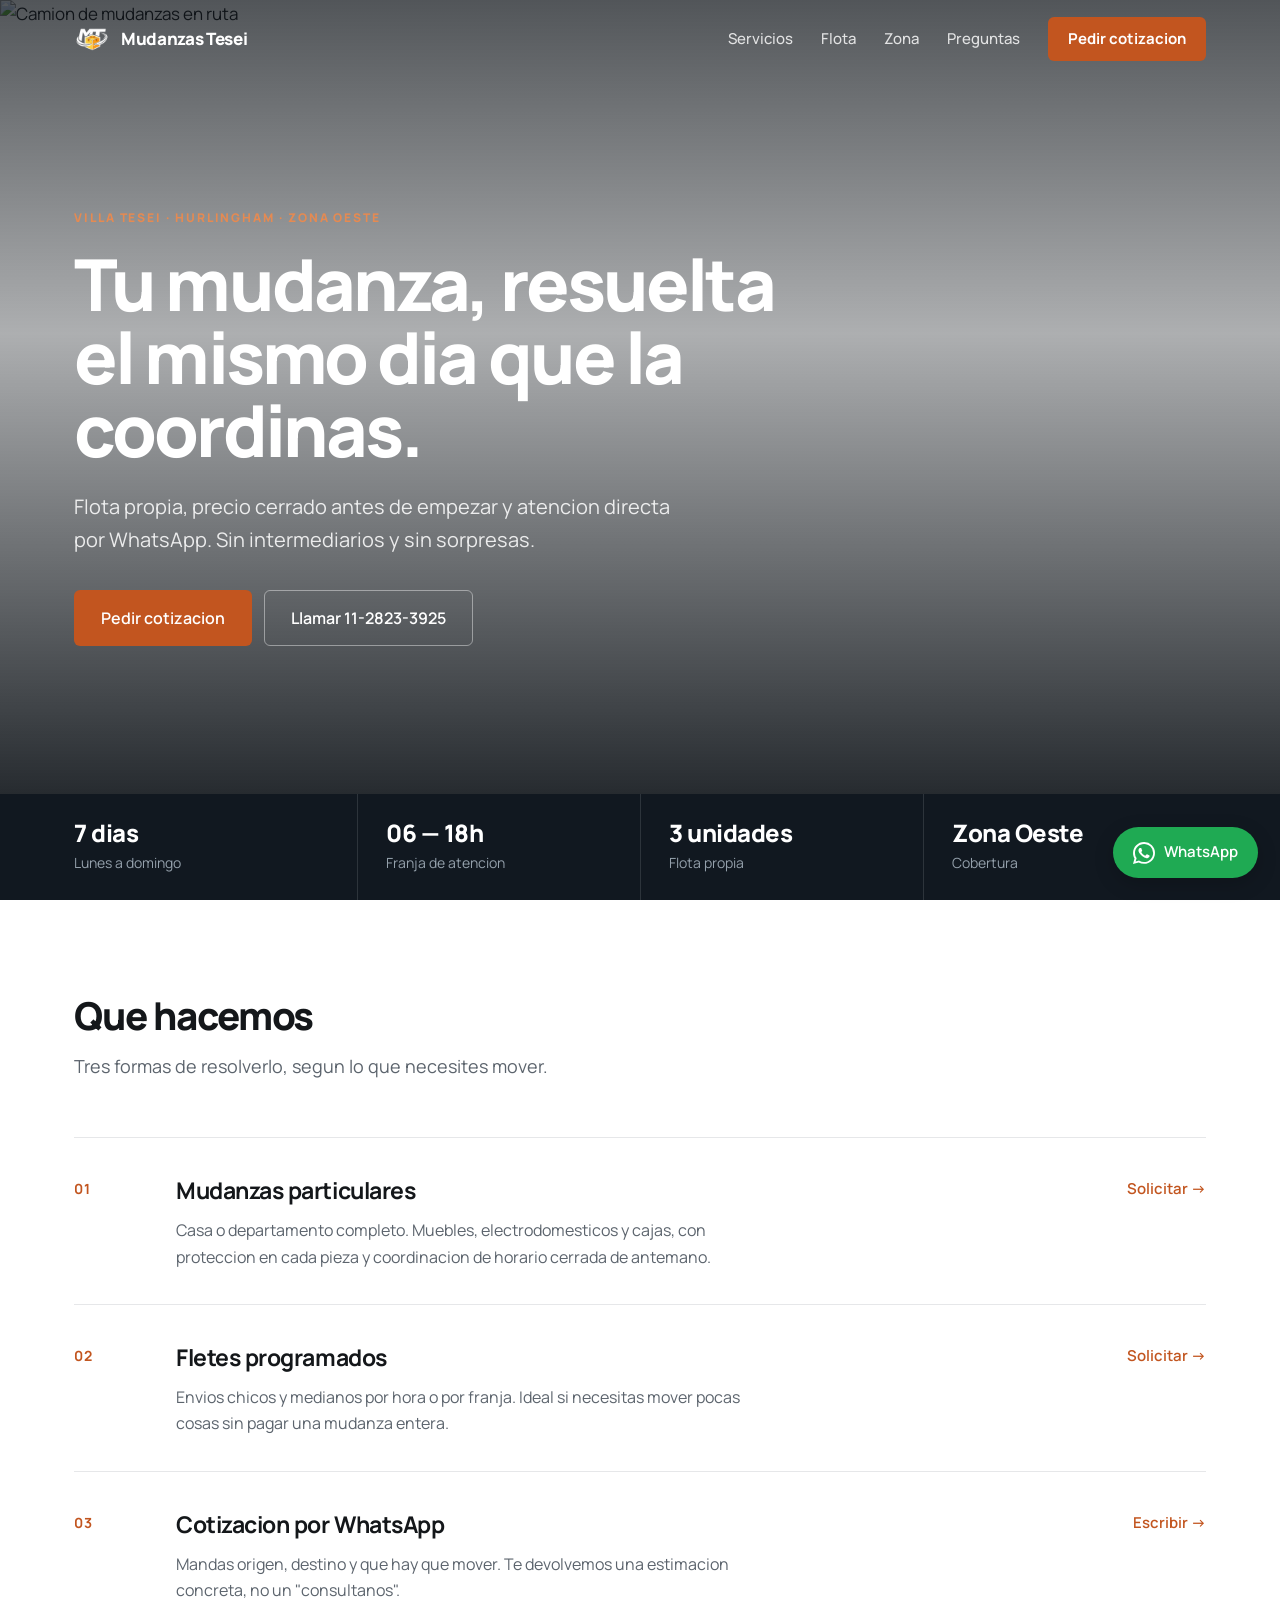
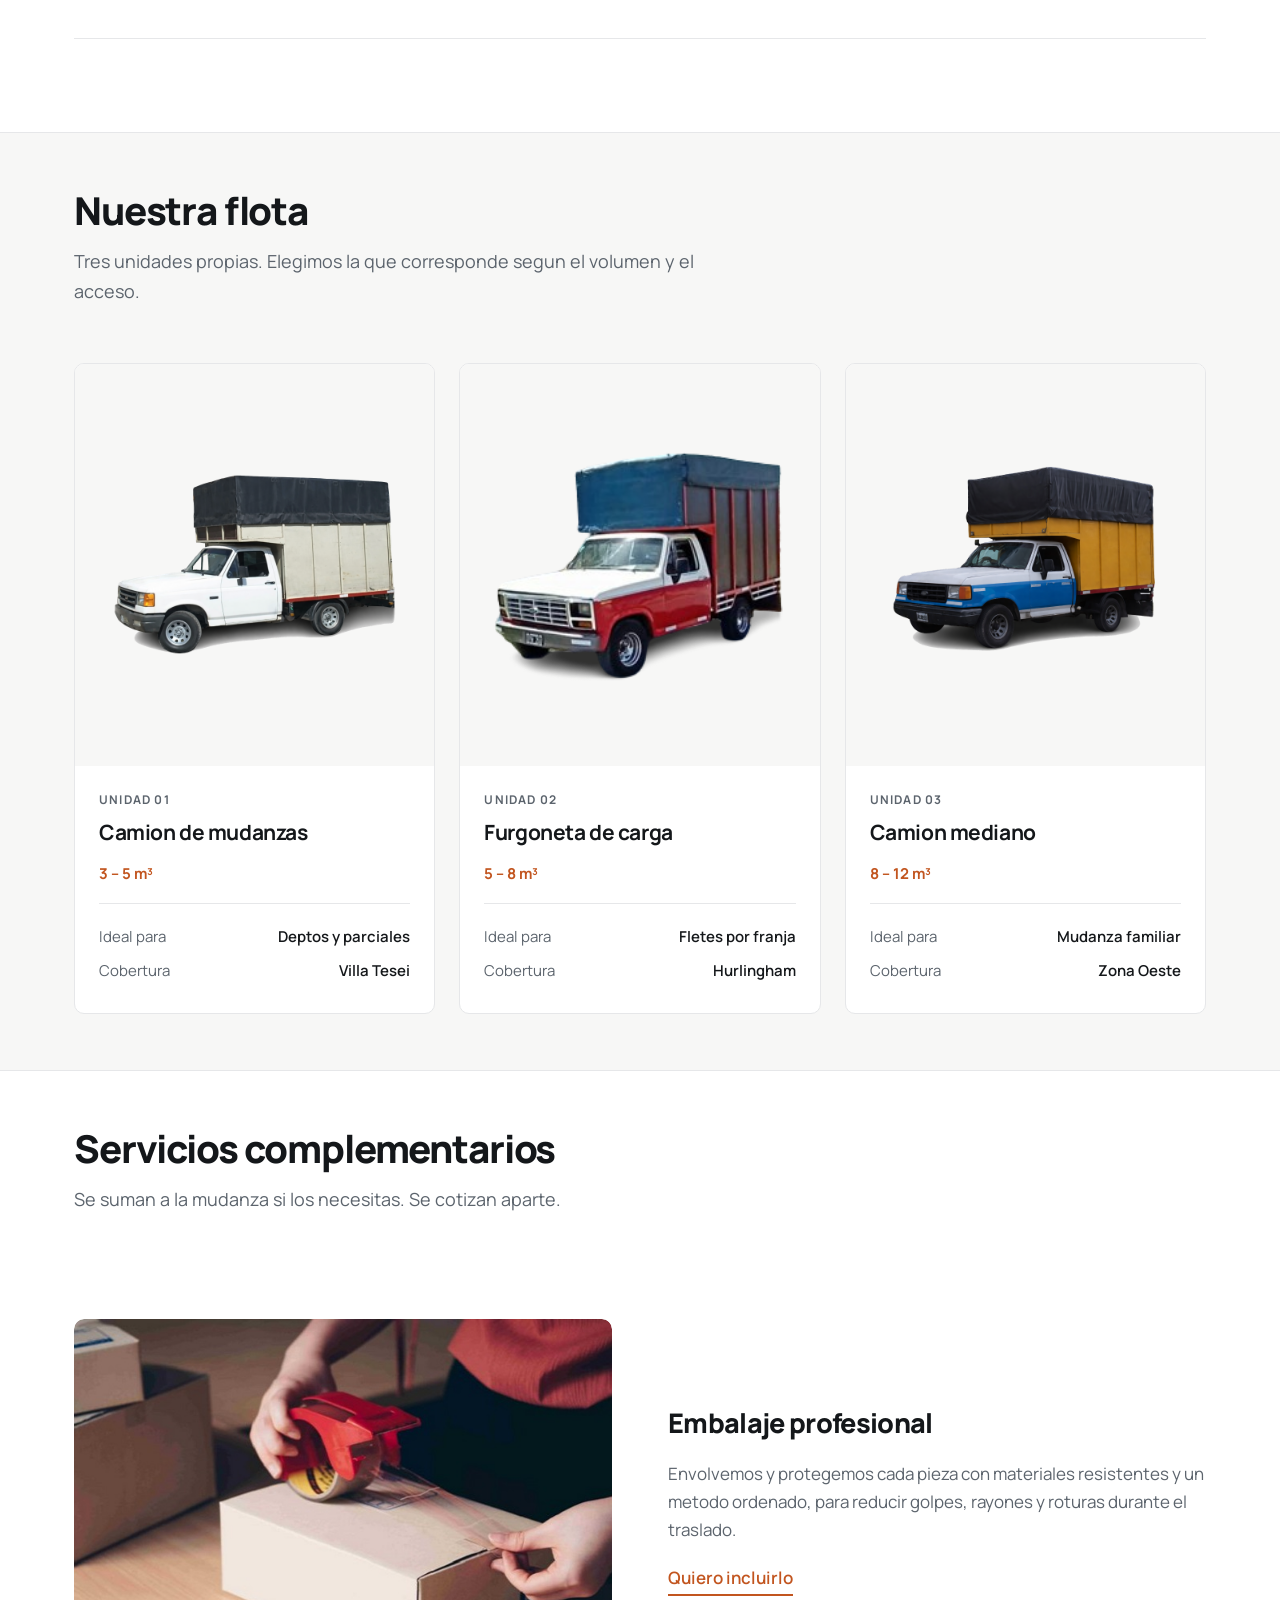
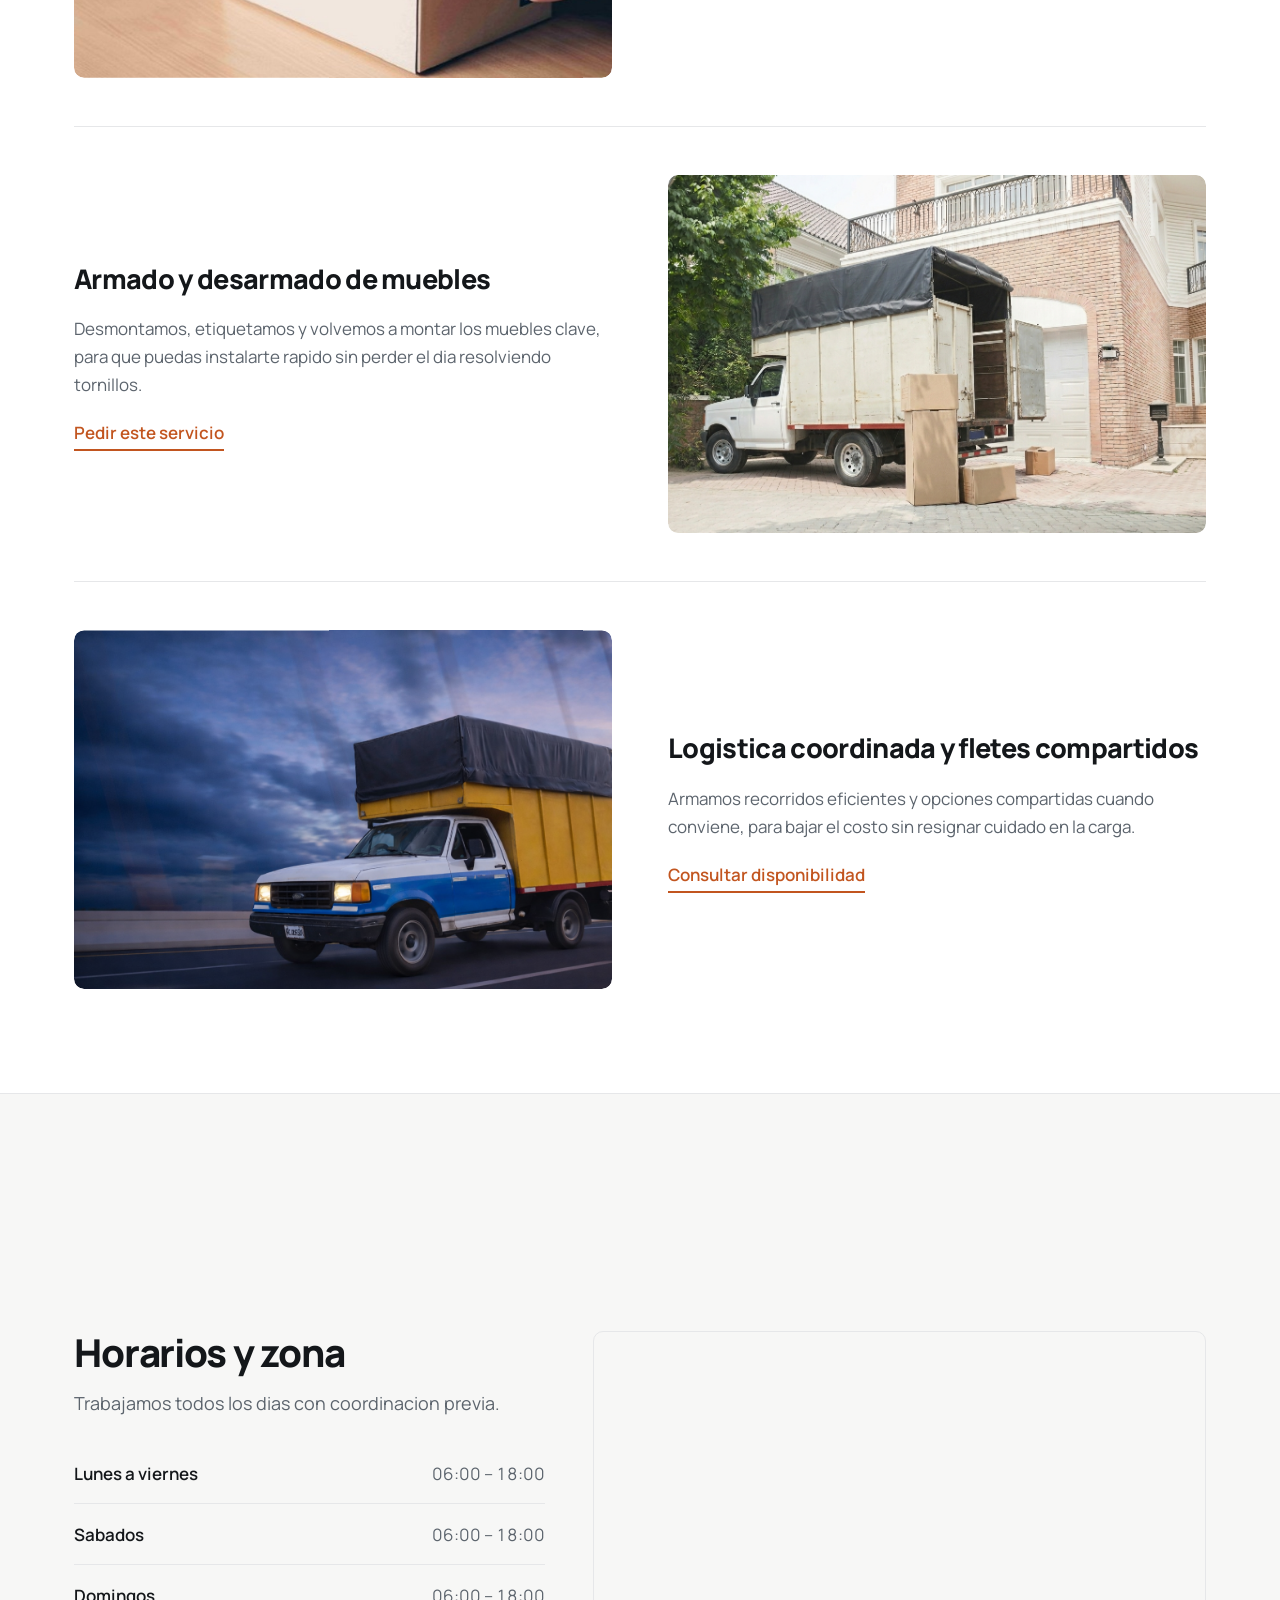
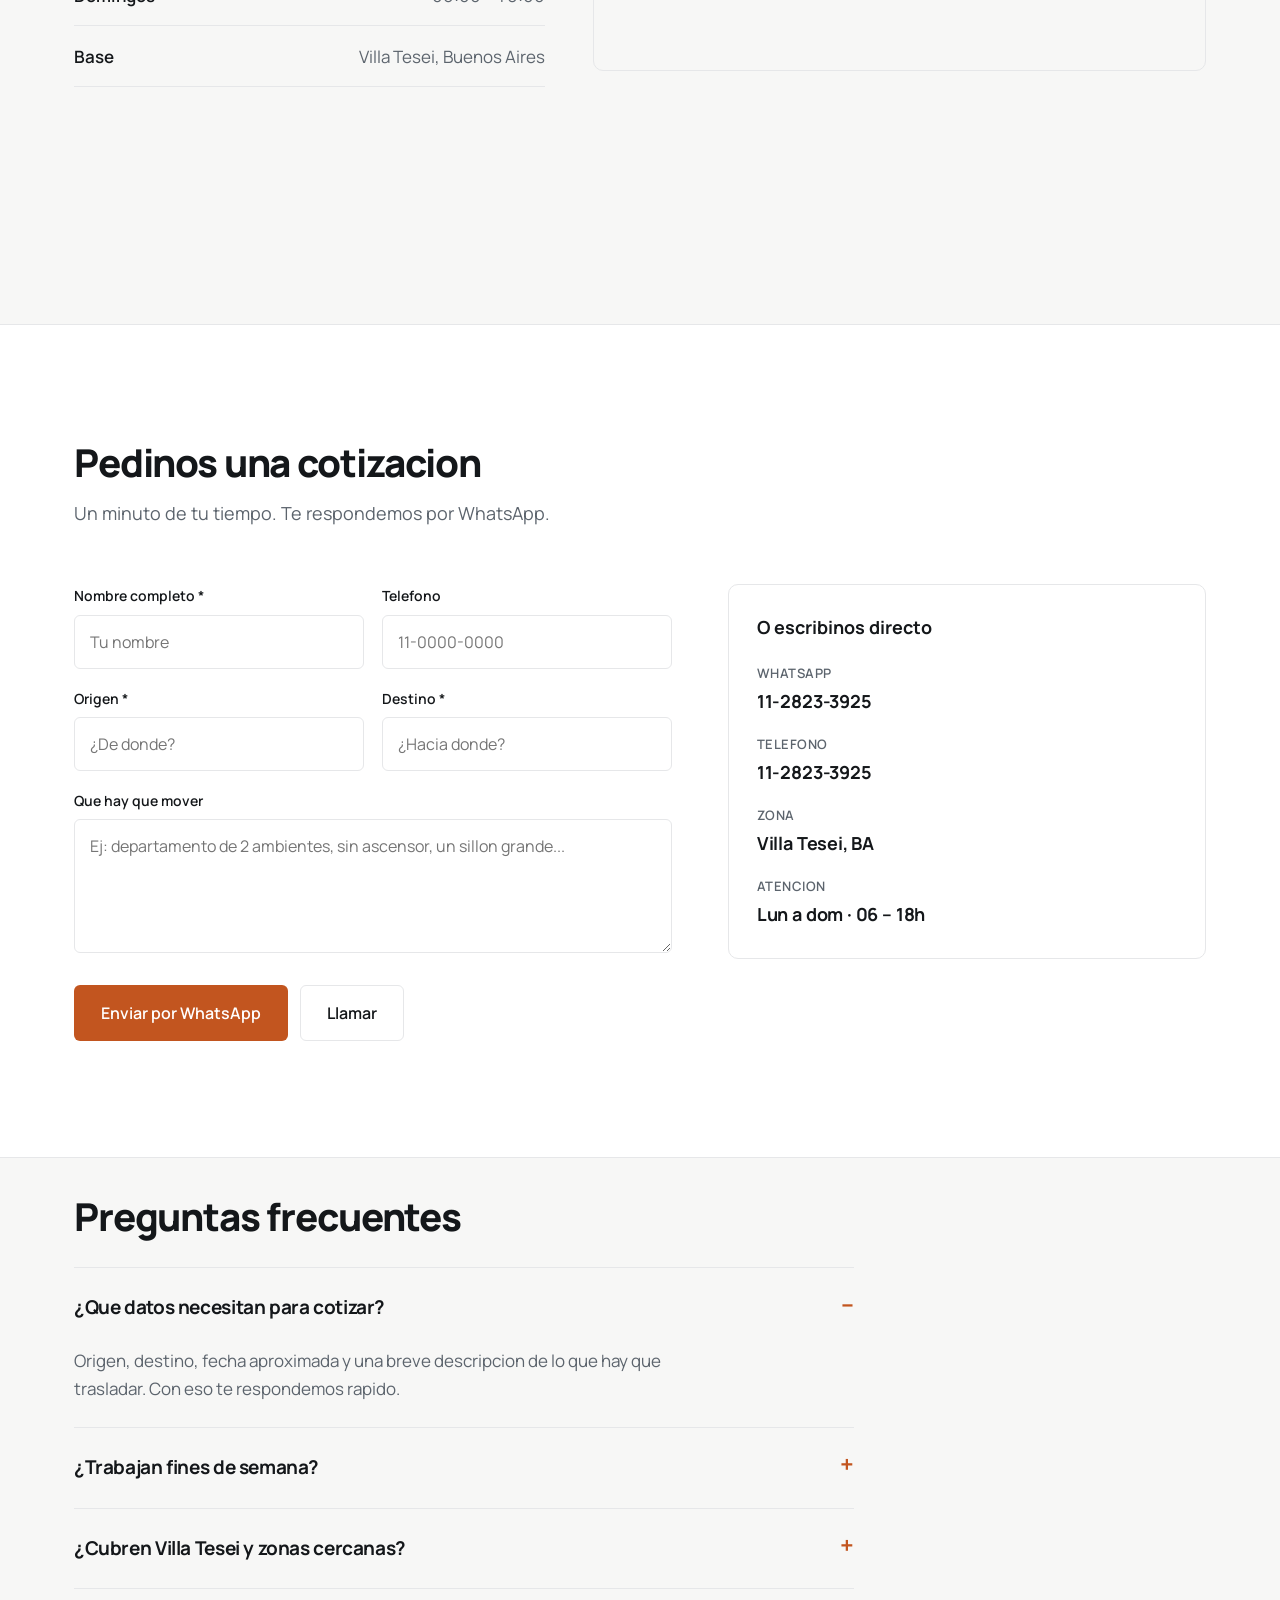
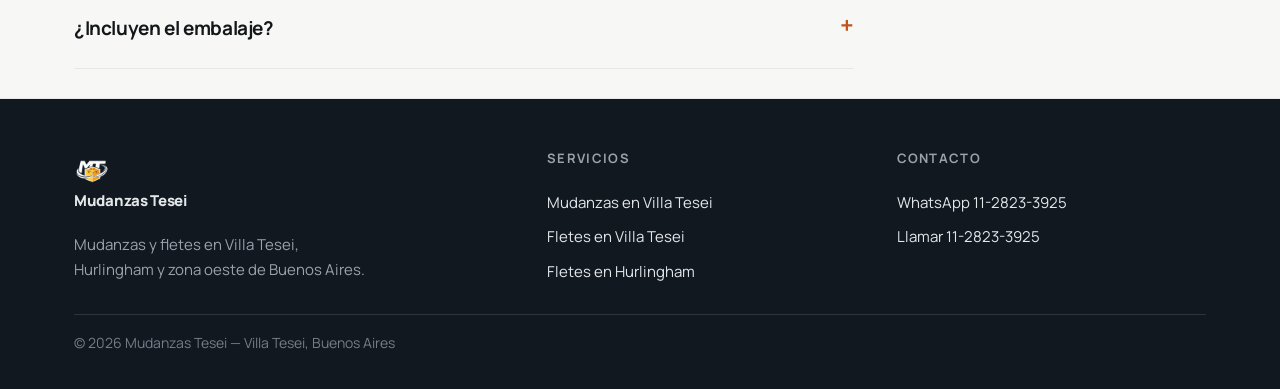
==== commit 07dc830a: "Agrega movimiento y scroll clavado al diseno actual Sobre el diseno que esta en produccion (naranja " ====
--- a/index.html
+++ b/index.html
@@ -138,6 +138,12 @@
         ]
       }
     </script>
+    <script>
+      /* animaciones y scroll clavado solo si la persona no pidio reducir el movimiento */
+      if (!window.matchMedia("(prefers-reduced-motion: reduce)").matches) {
+        document.documentElement.classList.add("motion");
+      }
+    </script>
     <link rel="stylesheet" href="./styles.css" />
   </head>
   <body>
@@ -190,12 +196,12 @@
 
       <section id="servicios">
         <div class="wrap">
-          <div class="head">
+          <div class="head" data-reveal>
             <h2>Que hacemos</h2>
             <p>Tres formas de resolverlo, segun lo que necesites mover.</p>
           </div>
           <div class="svc-list">
-            <a class="svc" href="#contacto">
+            <a class="svc" data-reveal style="--d:0s" href="#contacto">
               <span class="svc-num">01</span>
               <div>
                 <h3>Mudanzas particulares</h3>
@@ -203,7 +209,7 @@
               </div>
               <span class="svc-go">Solicitar &rarr;</span>
             </a>
-            <a class="svc" href="#contacto">
+            <a class="svc" data-reveal style="--d:.1s" href="#contacto">
               <span class="svc-num">02</span>
               <div>
                 <h3>Fletes programados</h3>
@@ -211,7 +217,7 @@
               </div>
               <span class="svc-go">Solicitar &rarr;</span>
             </a>
-            <a class="svc" href="https://wa.me/5491128233925" target="_blank" rel="noopener noreferrer">
+            <a class="svc" data-reveal style="--d:.2s" href="https://wa.me/5491128233925" target="_blank" rel="noopener noreferrer">
               <span class="svc-num">03</span>
               <div>
                 <h3>Cotizacion por WhatsApp</h3>
@@ -225,12 +231,12 @@
 
       <section class="alt" id="flota">
         <div class="wrap">
-          <div class="head">
+          <div class="head" data-reveal>
             <h2>Nuestra flota</h2>
             <p>Tres unidades propias. Elegimos la que corresponde segun el volumen y el acceso.</p>
           </div>
           <div class="fleet">
-            <article class="unit">
+            <article class="unit" data-reveal style="--d:0s">
               <div class="unit-photo">
                 <img src="./assets/image1.png" alt="Camion de mudanzas" loading="lazy" width="600" height="350" decoding="async" />
               </div>
@@ -244,7 +250,7 @@
                 </dl>
               </div>
             </article>
-            <article class="unit">
+            <article class="unit" data-reveal style="--d:.1s">
               <div class="unit-photo">
                 <img src="./assets/image2.png" alt="Furgoneta de carga" loading="lazy" width="600" height="350" decoding="async" />
               </div>
@@ -258,7 +264,7 @@
                 </dl>
               </div>
             </article>
-            <article class="unit">
+            <article class="unit" data-reveal style="--d:.2s">
               <div class="unit-photo">
                 <img src="./assets/image3.png" alt="Camion mediano" loading="lazy" width="600" height="350" decoding="async" />
               </div>
@@ -278,12 +284,12 @@
 
       <section id="servicios-complementarios">
         <div class="wrap">
-          <div class="head">
+          <div class="head" data-reveal>
             <h2>Servicios complementarios</h2>
             <p>Se suman a la mudanza si los necesitas. Se cotizan aparte.</p>
           </div>
 
-          <div class="row">
+          <div class="row" data-reveal>
             <div>
               <h3>Embalaje profesional</h3>
               <p>Envolvemos y protegemos cada pieza con materiales resistentes y un metodo ordenado, para reducir golpes, rayones y roturas durante el traslado.</p>
@@ -294,7 +300,7 @@
             </div>
           </div>
 
-          <div class="row">
+          <div class="row" data-reveal>
             <div>
               <h3>Armado y desarmado de muebles</h3>
               <p>Desmontamos, etiquetamos y volvemos a montar los muebles clave, para que puedas instalarte rapido sin perder el dia resolviendo tornillos.</p>
@@ -305,7 +311,7 @@
             </div>
           </div>
 
-          <div class="row">
+          <div class="row" data-reveal>
             <div>
               <h3>Logistica coordinada y fletes compartidos</h3>
               <p>Armamos recorridos eficientes y opciones compartidas cuando conviene, para bajar el costo sin resignar cuidado en la carga.</p>
@@ -321,18 +327,18 @@
       <section class="alt" id="zona">
         <div class="wrap info">
           <div>
-            <div class="head" style="margin-bottom:0">
+            <div class="head" data-reveal style="margin-bottom:0">
               <h2>Horarios y zona</h2>
               <p>Trabajamos todos los dias con coordinacion previa.</p>
             </div>
-            <div class="hours">
+            <div class="hours" data-reveal style="--d:.1s">
               <div><strong>Lunes a viernes</strong><span>06:00 &ndash; 18:00</span></div>
               <div><strong>Sabados</strong><span>06:00 &ndash; 18:00</span></div>
               <div><strong>Domingos</strong><span>06:00 &ndash; 18:00</span></div>
               <div><strong>Base</strong><span>Villa Tesei, Buenos Aires</span></div>
             </div>
           </div>
-          <div class="map">
+          <div class="map" data-reveal style="--d:.15s">
             <iframe
               title="Ubicacion de Mudanzas Tesei"
               src="https://www.google.com/maps?q=Villa+Tesei,+Buenos+Aires&output=embed"
@@ -345,12 +351,12 @@
 
       <section id="contacto">
         <div class="wrap">
-          <div class="head">
+          <div class="head" data-reveal>
             <h2>Pedinos una cotizacion</h2>
             <p>Un minuto de tu tiempo. Te respondemos por WhatsApp.</p>
           </div>
           <div class="contact">
-            <form id="quoteForm">
+            <form id="quoteForm" data-reveal>
               <div class="frow">
                 <div>
                   <label for="name">Nombre completo *</label>
@@ -381,7 +387,7 @@
               </div>
             </form>
 
-            <aside class="side">
+            <aside class="side" data-reveal style="--d:.12s">
               <h3>O escribinos directo</h3>
               <dl>
                 <div><dt>WhatsApp</dt><dd>11-2823-3925</dd></div>
@@ -396,8 +402,8 @@
 
       <section class="alt" id="faq">
         <div class="wrap">
-          <div class="head"><h2>Preguntas frecuentes</h2></div>
-          <div class="faq">
+          <div class="head" data-reveal><h2>Preguntas frecuentes</h2></div>
+          <div class="faq" data-reveal style="--d:.1s">
             <details open>
               <summary>&iquest;Que datos necesitan para cotizar?</summary>
               <p>Origen, destino, fecha aproximada y una breve descripcion de lo que hay que trasladar. Con eso te respondemos rapido.</p>
--- a/styles.css
+++ b/styles.css
@@ -364,3 +364,132 @@
   section { padding: 64px 0; }
   .frow { grid-template-columns: 1fr; }
 }
+
+/* ==========================================================================
+   Movimiento y scroll clavado
+   Todo cuelga de <html class="motion">, que solo se activa si la persona NO
+   pidio "reducir movimiento". Sin esa clase el sitio es estatico y completo.
+   ========================================================================== */
+
+:root { --nav-h: 68px; --footer-h: 290px; }
+
+@keyframes rise { from { opacity: 0; transform: translate3d(0, 26px, 0); } to { opacity: 1; transform: none; } }
+@keyframes wordUp { to { transform: translate3d(0, 0, 0); } }
+@keyframes unhide { to { visibility: visible; } }
+@keyframes settle { from { transform: scale(1.16); } to { transform: scale(1); } }
+@keyframes pulse { to { box-shadow: 0 0 0 18px rgba(31,170,83,0); } }
+
+/* --- scroll clavado: cada seccion es una "pagina" que encaja en la pantalla --- */
+.motion { scroll-snap-type: y mandatory; scroll-padding-top: var(--nav-h); }
+
+.motion .hero-block,
+.motion main > section {
+  scroll-snap-align: start;
+  scroll-snap-stop: always; /* una pagina por gesto, no se saltea ninguna */
+}
+/* el hero arranca en el borde de arriba: la barra va transparente encima */
+.motion .hero-block { scroll-margin-top: calc(var(--nav-h) * -1); }
+.motion main > section { scroll-margin-top: 0; }
+.motion footer { scroll-snap-align: end; }
+
+/* cada pagina ocupa la pantalla (menos la barra) y centra su contenido */
+.motion main > section {
+  min-height: calc(100vh - var(--nav-h));
+  min-height: calc(100svh - var(--nav-h));
+  display: flex; flex-direction: column; justify-content: center;
+}
+.motion main > section > .wrap { width: 100%; }
+
+/* ultima pagina: preguntas + footer entran juntos en una pantalla */
+.motion #faq {
+  min-height: calc(100svh - var(--nav-h) - var(--footer-h));
+  padding-block: 40px 32px;
+}
+.motion #faq .head { margin-bottom: 28px; }
+.motion footer {
+  min-height: var(--footer-h);
+  padding: 36px 0 22px;
+  display: flex; flex-direction: column; justify-content: center;
+}
+.motion footer > .wrap { width: 100%; }
+.motion .legal { margin-top: 24px; padding-top: 16px; }
+
+/* --- hero: titular palabra por palabra, foto con parallax --- */
+.motion .hero-bg { transform: translate3d(0, calc(var(--hero-p, 0) * 72px), 0); will-change: transform; }
+.motion .hero-bg img { animation: settle 2.6s cubic-bezier(.2,.7,.2,1) both; }
+
+.motion .hero h1 { visibility: hidden; animation: unhide 0s 1.4s forwards; }
+.motion .hero h1.split { visibility: visible; animation: none; }
+.w { display: inline-block; overflow: hidden; vertical-align: top; padding-bottom: .14em; margin-bottom: -.14em; }
+.w > span {
+  display: inline-block; transform: translate3d(0, 108%, 0);
+  animation: wordUp .95s cubic-bezier(.2,.8,.2,1) forwards;
+  animation-delay: calc(.18s + var(--i, 0) * .07s);
+}
+
+.motion .hero-eyebrow,
+.motion .hero-inner > p,
+.motion .hero-inner .actions { opacity: 0; animation: rise .9s cubic-bezier(.2,.7,.2,1) forwards; }
+.motion .hero-eyebrow { animation-delay: .05s; }
+.motion .hero-inner > p { animation-delay: .8s; }
+.motion .hero-inner .actions { animation-delay: .95s; }
+
+.motion .strip-inner > div { opacity: 0; animation: rise .8s cubic-bezier(.2,.7,.2,1) forwards; }
+.motion .strip-inner > div:nth-child(1) { animation-delay: 1.1s; }
+.motion .strip-inner > div:nth-child(2) { animation-delay: 1.18s; }
+.motion .strip-inner > div:nth-child(3) { animation-delay: 1.26s; }
+.motion .strip-inner > div:nth-child(4) { animation-delay: 1.34s; }
+
+/* --- aparicion al llegar a cada pagina --- */
+.motion [data-reveal] {
+  opacity: 0; transform: translate3d(0, 36px, 0);
+  transition: opacity .9s cubic-bezier(.2,.7,.2,1) var(--d, 0s), transform .9s cubic-bezier(.2,.7,.2,1) var(--d, 0s);
+}
+.motion [data-reveal].in { opacity: 1; transform: none; }
+
+/* fotos de servicios complementarios: se revelan con mascara */
+.motion .row-photo {
+  clip-path: inset(0 0 100% 0 round 10px);
+  transition: clip-path 1.2s cubic-bezier(.2,.7,.2,1) .15s;
+}
+.motion .row.in .row-photo { clip-path: inset(0 0 0 0 round 10px); }
+.motion .row-photo img { transform: scale(1.18); transition: transform 1.8s cubic-bezier(.2,.7,.2,1) .15s; }
+.motion .row.in .row-photo img { transform: scale(1); }
+
+.motion .btn-primary,
+.motion .nav .cta { transition: transform .3s cubic-bezier(.2,.7,.2,1), background .2s ease; }
+
+.motion .wa::after {
+  content: ""; position: absolute; inset: 0; border-radius: 999px;
+  box-shadow: 0 0 0 0 rgba(31,170,83,.55); animation: pulse 2.8s ease-out infinite; pointer-events: none;
+}
+
+/* desktop: menos aire vertical para que cada pagina entre mejor en la pantalla */
+@media (min-width: 901px) {
+  .motion main > section { padding-block: 56px; }
+  .motion #faq { padding-block: 36px 28px; }
+}
+
+/* --- pantallas bajas (laptops de 768px): compacto para que cada pagina entre --- */
+@media (min-width: 901px) and (max-height: 820px) {
+  .motion { --footer-h: 250px; }
+  .motion main > section { padding-block: 44px; }
+  .motion #faq { padding-block: 32px 24px; }
+  .motion #faq .head { margin-bottom: 20px; }
+  .motion footer { padding: 26px 0 16px; }
+  .motion .legal { margin-top: 16px; padding-top: 12px; }
+  .motion .head { margin-bottom: 36px; }
+  .motion .row { padding: 28px 0; }
+}
+
+/* --- mobile: snap "cercano" (las secciones son mas altas que la pantalla) y
+       cada seccion reserva el alto de la barra como padding propio --- */
+@media (max-width: 900px) {
+  .motion { scroll-snap-type: y proximity; scroll-padding-top: 0; }
+  .motion .hero-block { scroll-margin-top: 0; }
+  .motion .hero-block,
+  .motion main > section { scroll-snap-stop: normal; }
+  .motion main > section { min-height: 0; display: block; padding-top: calc(var(--nav-h) + 16px); }
+  .motion #faq { min-height: 0; padding-block: calc(var(--nav-h) + 16px) 64px; }
+  .motion footer { min-height: 0; display: block; padding: 48px 0 32px; }
+}
